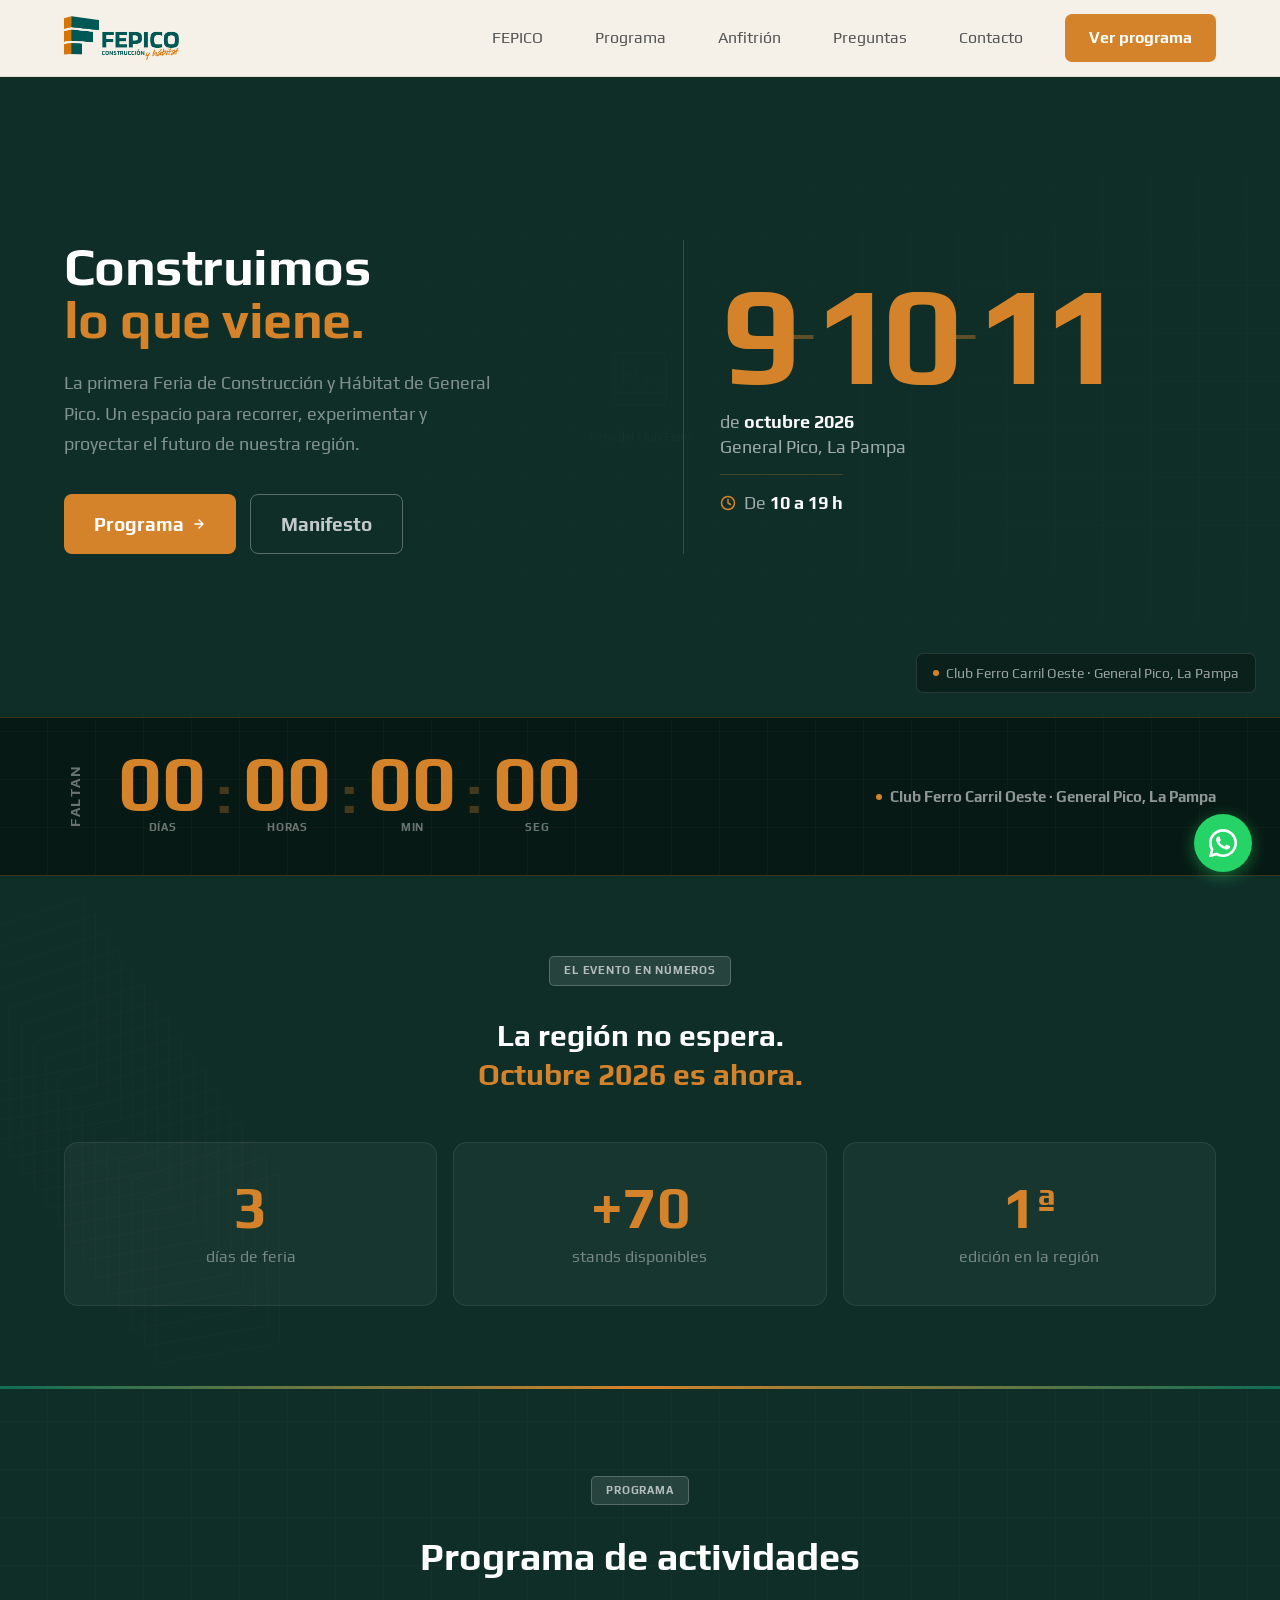
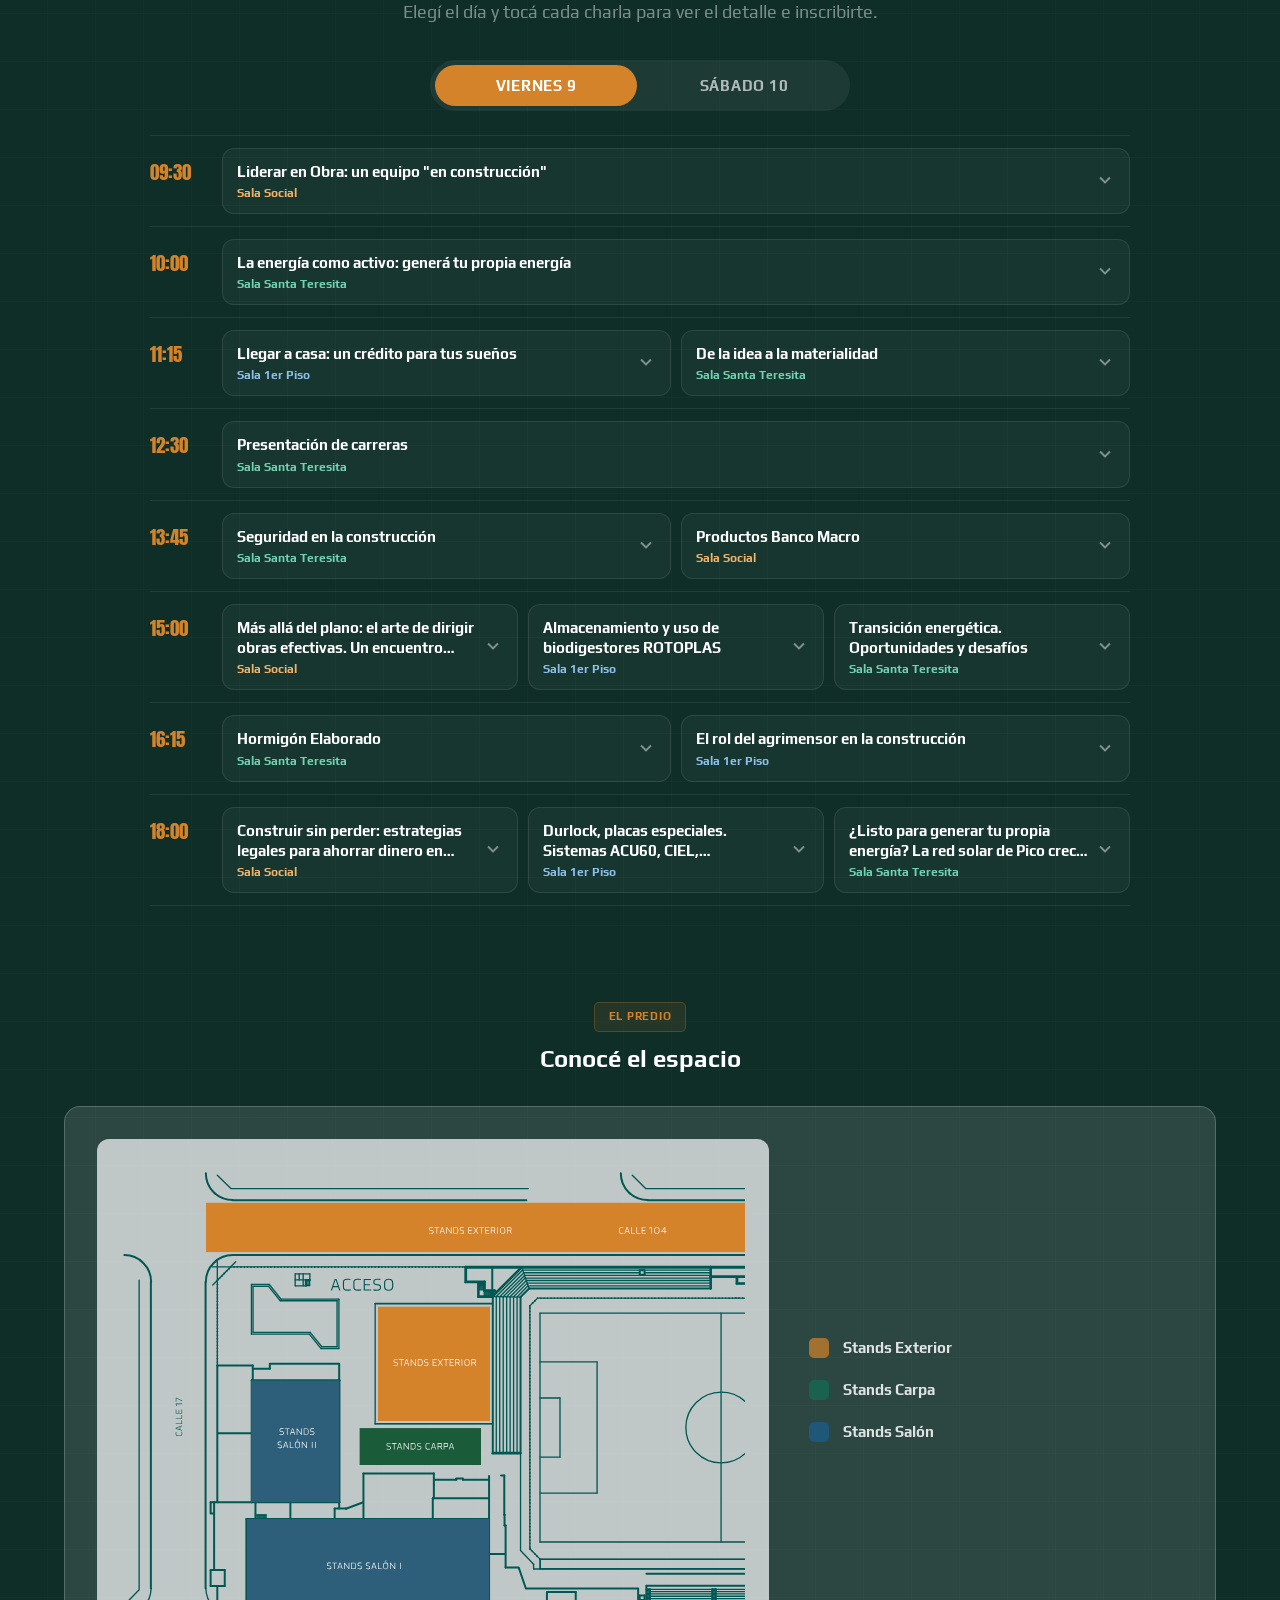
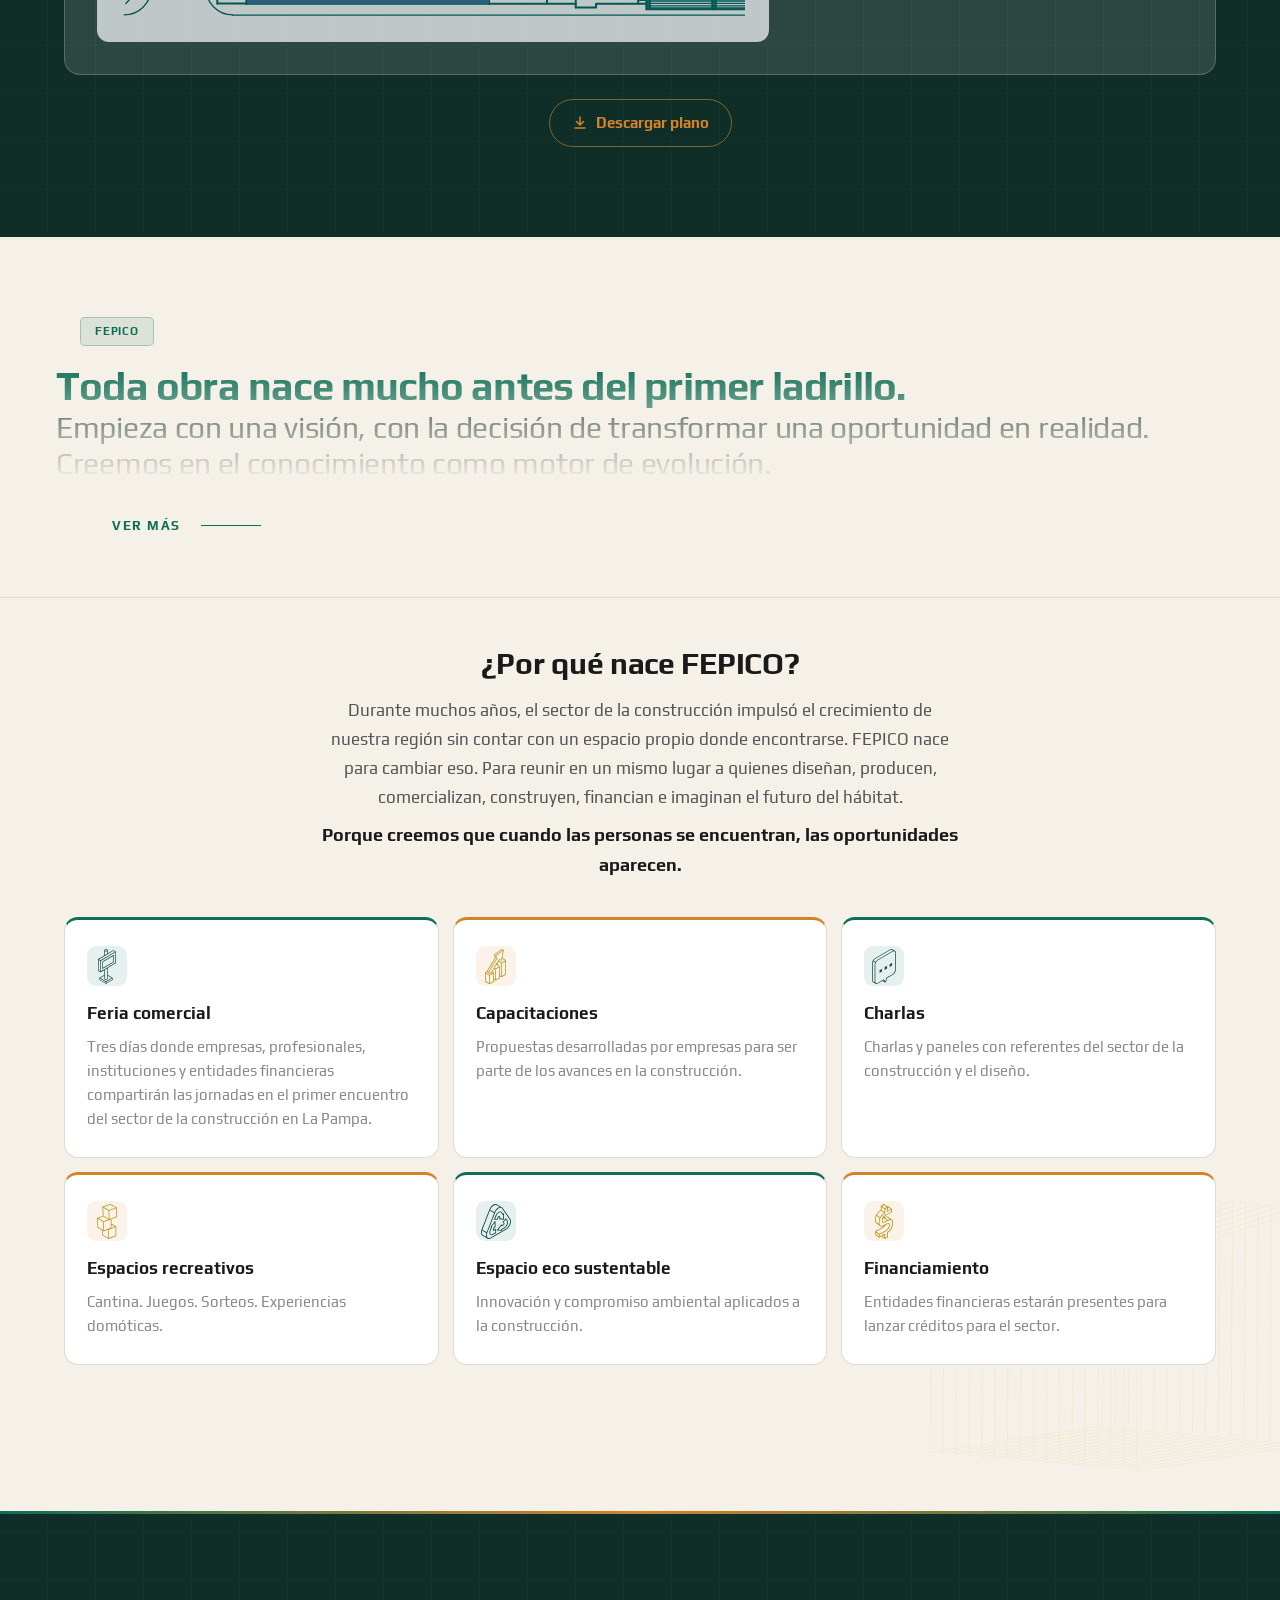
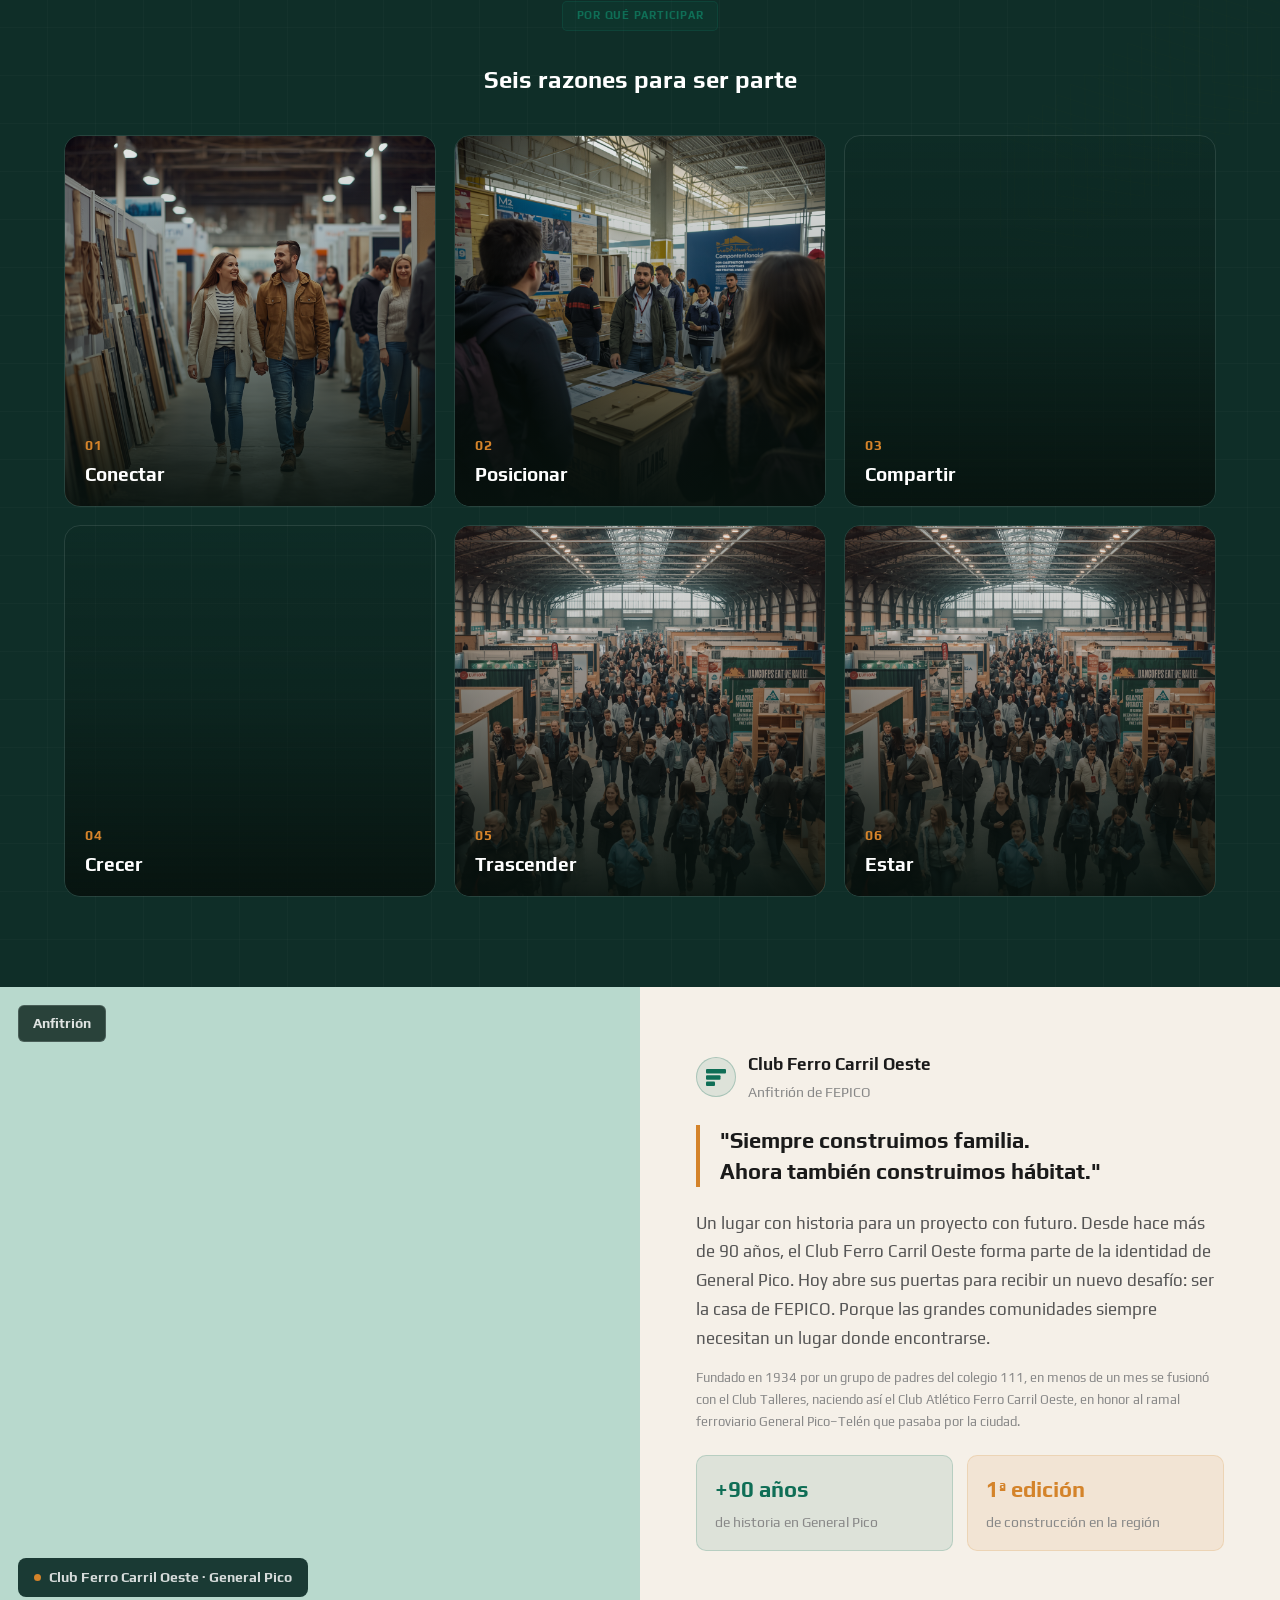
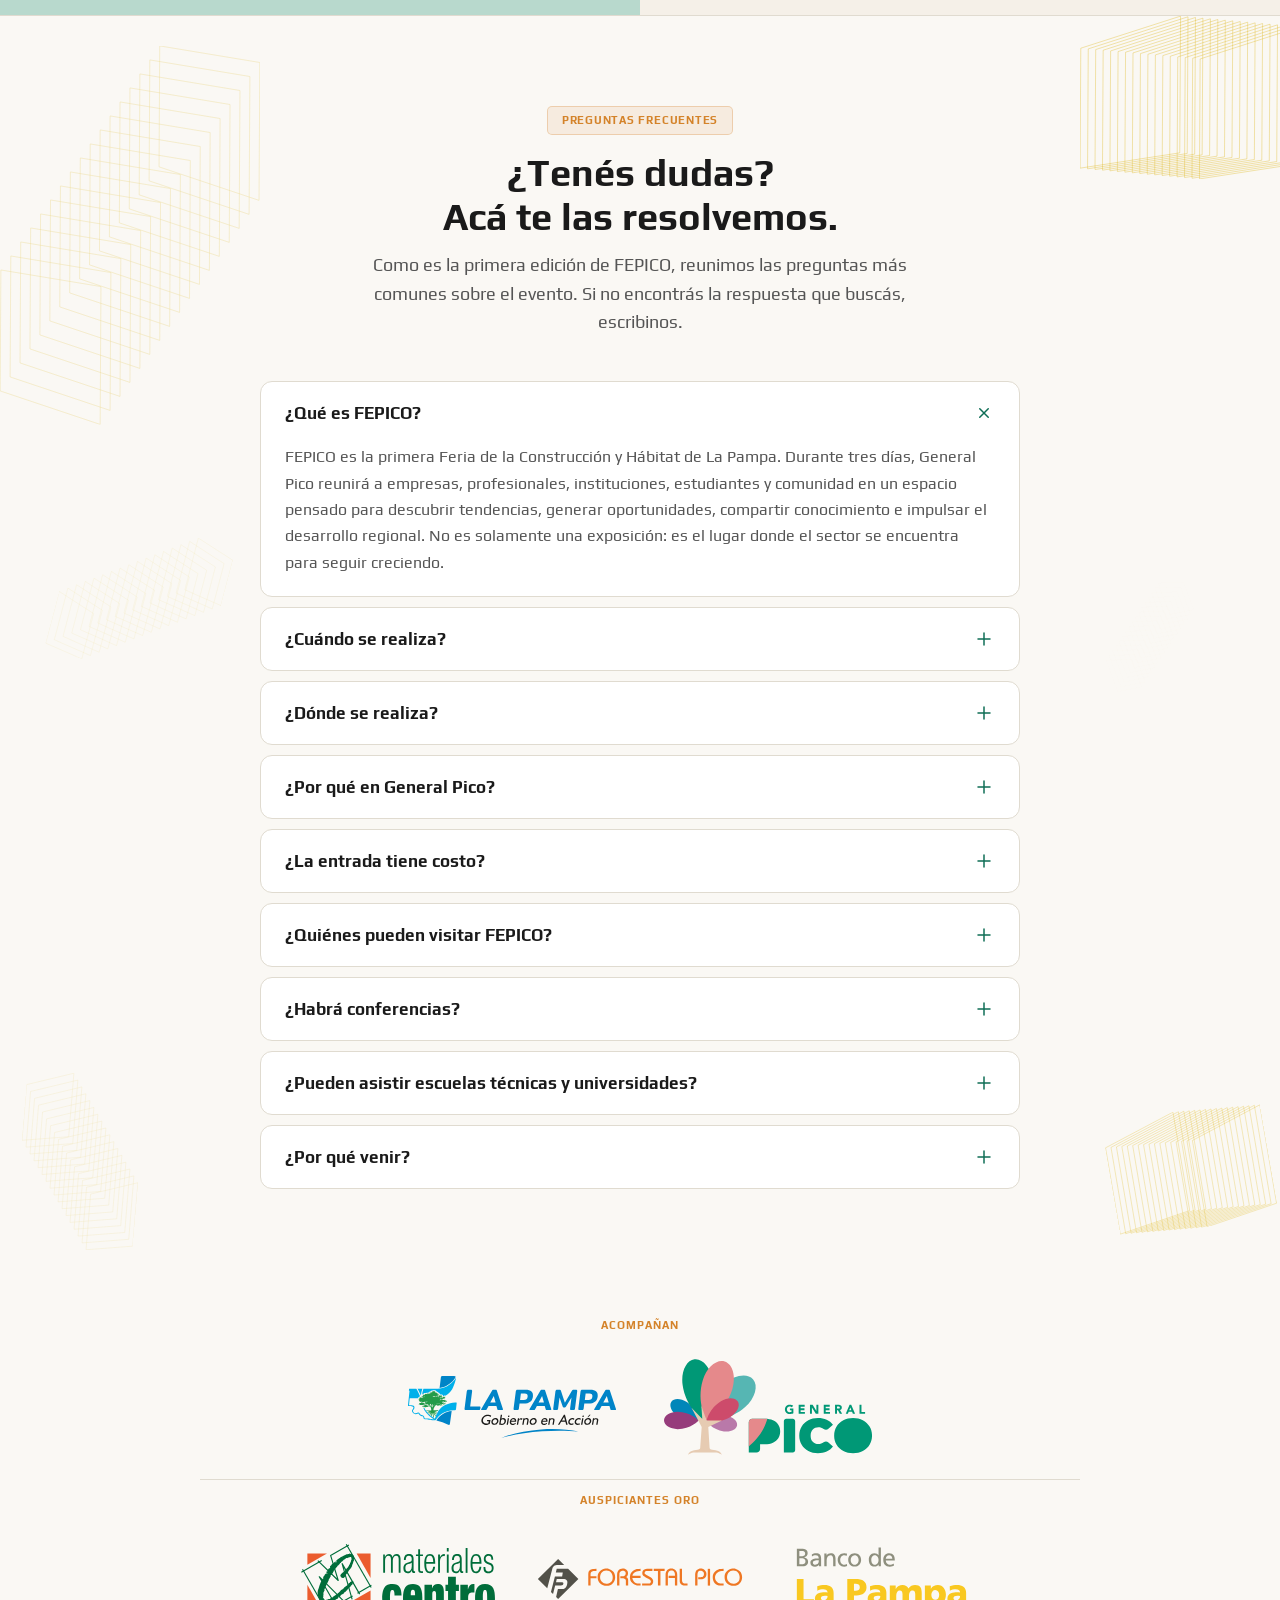
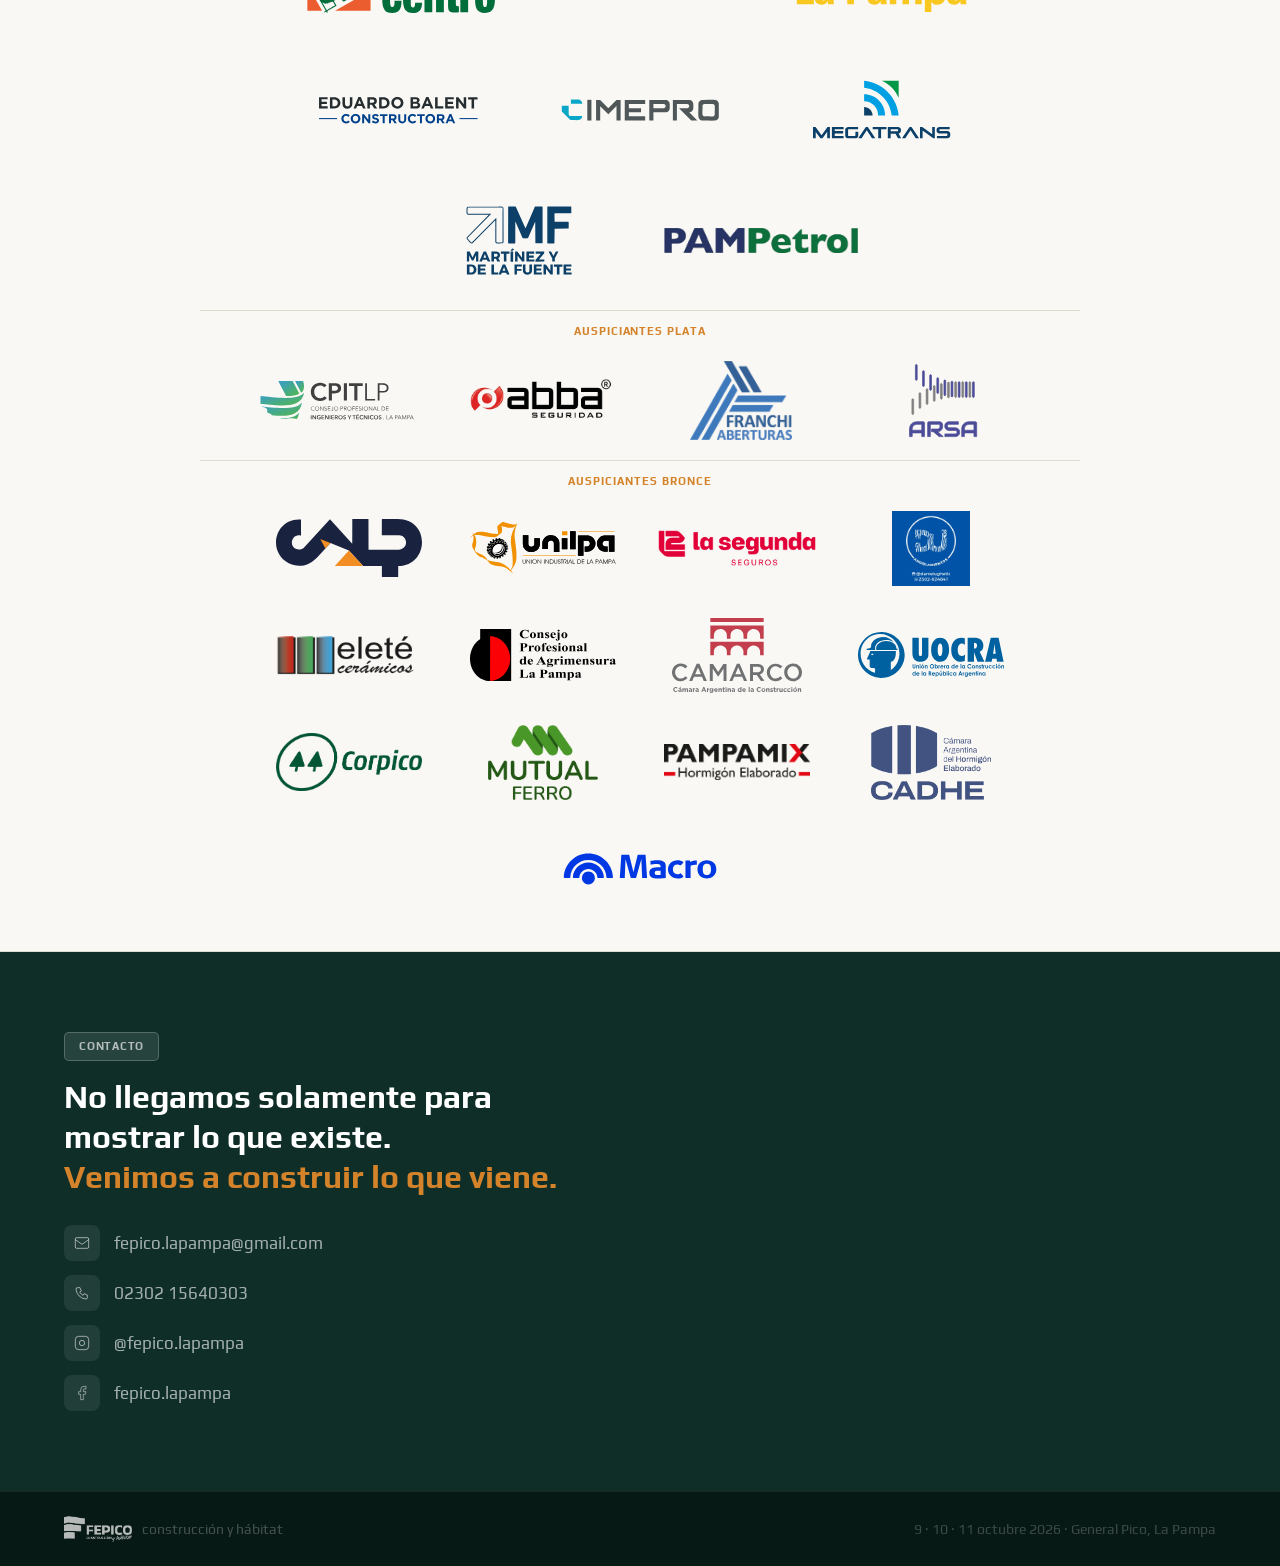
==== index.html @ 793c6a9f "Predio: botón Descargar plano (assets/plano-fepico.pdf) Co-Authored-By: Claude Opus 5.5 <noreply@ant" ====
<!DOCTYPE html>
<html lang="es">
<head>
<meta charset="UTF-8">
<meta name="viewport" content="width=device-width, initial-scale=1.0">
<title>FEPICO — Feria de Construcción y Hábitat | General Pico, La Pampa</title>
<meta name="description" content="9, 10 y 11 de octubre 2026. La primera Feria de Construcción y Hábitat de General Pico, organizada por el Club Ferro Carril Oeste.">
<!-- Google tag (gtag.js) -->
<script async src="https://www.googletagmanager.com/gtag/js?id=G-LE7MS0724L"></script>
<script>
  window.dataLayer = window.dataLayer || [];
  function gtag(){dataLayer.push(arguments);}
  gtag('js', new Date());
  gtag('config', 'G-LE7MS0724L');
</script>
<link rel="preconnect" href="https://fonts.googleapis.com">
<link rel="preconnect" href="https://fonts.gstatic.com" crossorigin>
<link href="https://fonts.googleapis.com/css2?family=Anton&family=Play:wght@400;700&display=swap" rel="stylesheet">
<link rel="stylesheet" href="assets/styles.css?v=20261009">
<link rel="icon" type="image/svg+xml" href="assets/logoicon.svg">
<link rel="apple-touch-icon" href="assets/logoicon.svg">
<!-- Meta Pixel Code -->
<script>
!function(f,b,e,v,n,t,s)
{if(f.fbq)return;n=f.fbq=function(){n.callMethod?
n.callMethod.apply(n,arguments):n.queue.push(arguments)};
if(!f._fbq)f._fbq=n;n.push=n;n.loaded=!0;n.version='2.0';
n.queue=[];t=b.createElement(e);t.async=!0;
t.src=v;s=b.getElementsByTagName(e)[0];
s.parentNode.insertBefore(t,s)}(window, document,'script',
'https://connect.facebook.net/en_US/fbevents.js');
fbq('init', '1031623779731311');
fbq('track', 'PageView');
</script>
<noscript><img height="1" width="1" style="display:none"
src="https://www.facebook.com/tr?id=1031623779731311&ev=PageView&noscript=1"
/></noscript>
<!-- End Meta Pixel Code -->
</head>
<body>

<!-- ============ NAV ============ -->
<header class="nav">
  <div class="container">
    <a href="#" class="nav-logo">
      <img src="assets/logo-fepico.png" alt="FEPICO — Construcción y Hábitat">
    </a>
    <nav class="nav-links">
      <a href="#evento" class="nav-link">FEPICO</a>
      <a href="#programa" class="nav-link">Programa</a>
      <a href="#anfitrion" class="nav-link">Anfitrión</a>
      <a href="#faq" class="nav-link">Preguntas</a>
      <a href="#contacto" class="nav-link">Contacto</a>
      <a href="#programa" class="nav-cta">Ver programa</a>
    </nav>
    <button class="nav-burger" aria-label="Abrir menú">
      <span></span><span></span><span></span>
    </button>
  </div>
  <div class="nav-mobile">
    <a href="#evento" class="nav-link">FEPICO</a>
    <a href="#programa" class="nav-link">Programa</a>
    <a href="#anfitrion" class="nav-link">Anfitrión</a>
    <a href="#faq" class="nav-link">Preguntas</a>
    <a href="#contacto" class="nav-link">Contacto</a>
    <a href="#programa" class="nav-cta">Ver programa</a>
  </div>
</header>

<!-- ============ HERO ============ -->
<section class="hero">
  <div class="hero-grid-bg"></div>
  <div class="hero-photo">
    <div class="hero-photo-overlay"></div>
    <div class="hero-photo-bg" style="background-image: url('assets/header.jpeg'); background-size:cover; background-position:center; opacity:0.55;">
      <div class="hero-photo-placeholder">
        <svg width="64" height="64" viewBox="0 0 64 64" fill="none">
          <rect x="6" y="6" width="52" height="52" rx="4" stroke="rgba(255,255,255,0.4)" stroke-width="2"/>
          <circle cx="22" cy="22" r="7" stroke="rgba(255,255,255,0.4)" stroke-width="2"/>
          <path d="M6 46L20 30l12 12 10-14 16 18H6z" stroke="rgba(255,255,255,0.4)" stroke-width="2" fill="none" stroke-linejoin="round"/>
        </svg>
        <div style="font-size:12px; margin-top:10px;">Foto del Club Ferro</div>
      </div>
    </div>
    <div class="hero-photo-cap">
      <div class="hero-photo-cap-dot"></div>
      Club Ferro Carril Oeste · General Pico, La Pampa
    </div>
  </div>

  <div class="hero-content">
    <div class="hero-text">
      <h1 class="hero-h1">Construimos<br><span class="hero-h1-amber">lo que viene.</span></h1>
      <p class="hero-body">La primera Feria de Construcción y Hábitat de General Pico. Un espacio para recorrer, experimentar y proyectar el futuro de nuestra región.</p>
      <div class="hero-btns">
        <a href="#programa" class="btn btn-amber">
          Programa
          <svg width="14" height="14" viewBox="0 0 14 14" fill="none"><path d="M3 7h8M7 3l4 4-4 4" stroke="white" stroke-width="1.5" stroke-linecap="round" stroke-linejoin="round"/></svg>
        </a>
        <a href="#manifiesto" class="btn btn-outline">Manifesto</a>
      </div>
    </div>
    <div class="hero-dates">
      <div class="hero-dates-nums">
        <span class="hero-dates-num">9</span>
        <span class="hero-dates-sep">–</span>
        <span class="hero-dates-num">10</span>
        <span class="hero-dates-sep">–</span>
        <span class="hero-dates-num">11</span>
      </div>
      <span class="hero-dates-rest">de <strong>octubre 2026</strong><br>General Pico, La Pampa</span>
      <span class="hero-dates-hours">
        <svg width="16" height="16" viewBox="0 0 16 16" fill="none" aria-hidden="true"><circle cx="8" cy="8" r="6.5" stroke="currentColor" stroke-width="1.5"/><path d="M8 4.5V8l2.5 1.5" stroke="currentColor" stroke-width="1.5" stroke-linecap="round" stroke-linejoin="round"/></svg>
        <span>De <strong>10 a 19 h</strong></span>
      </span>
    </div>
  </div>
</section>

<!-- ============ COUNTDOWN ============ -->
<section class="countdown">
  <div class="countdown-grid-bg"></div>
  <div class="container">
    <div class="cd-left">
      <span class="cd-label">Faltan</span>
      <div class="cd-units">
        <div class="cd-unit"><span class="cd-num" id="cd-days">--</span><span class="cd-name">días</span></div>
        <span class="cd-sep">:</span>
        <div class="cd-unit"><span class="cd-num" id="cd-hours">--</span><span class="cd-name">horas</span></div>
        <span class="cd-sep">:</span>
        <div class="cd-unit"><span class="cd-num" id="cd-mins">--</span><span class="cd-name">min</span></div>
        <span class="cd-sep">:</span>
        <div class="cd-unit"><span class="cd-num" id="cd-secs">--</span><span class="cd-name">seg</span></div>
      </div>
    </div>
    <div class="cd-right">
      <div class="cd-right-dot"></div>
      Club Ferro Carril Oeste · General Pico, La Pampa
    </div>
  </div>
</section>

<!-- ============ MÉTRICAS ============ -->
<section class="metrics">
  <img src="assets/Recurso_13.svg" class="deco-metrics" aria-hidden="true">
  <div class="container metrics-inner">
    <div class="metrics-head">
      <span class="tag-white section-tag">El evento en números</span>
      <div class="metrics-h">La región no espera.<br><em>Octubre 2026 es ahora.</em></div>
    </div>
    <div class="metrics-cards">
      <div class="m-card reveal"><div class="m-num">3</div><div class="m-label">días de feria</div></div>
      <div class="m-card reveal"><div class="m-num">+70</div><div class="m-label">stands disponibles</div></div>
            <div class="m-card reveal"><div class="m-num">1ª</div><div class="m-label">edición en la región</div></div>
    </div>
  </div>
</section>

<!-- ============ PROGRAMA + PREDIO ============ -->
<section class="participa programa-section" id="programa-predio">
  <div class="participa-grid-bg"></div>
  <div class="participa-bar-top"></div>
  <div class="container participa-inner">

    <!-- PROGRAMA -->
    <div class="programa" id="programa">
      <div class="programa-head">
        <span class="tag-white section-tag">Programa</span>
        <div class="participa-h">Programa de actividades</div>
        <p class="participa-body">Elegí el día y tocá cada charla para ver el detalle e inscribirte.</p>
      </div>
      <div class="prog-tabs" role="tablist">
        <button class="prog-tab active" type="button" role="tab" aria-selected="true" aria-controls="prog-vie">Viernes 9</button>
        <button class="prog-tab" type="button" role="tab" aria-selected="false" aria-controls="prog-sab">Sábado 10</button>
      </div>
      <div class="prog-panel active" id="prog-vie" role="tabpanel">
        <div class="prog-slot">
          <span class="prog-time">09:30</span>
          <div class="prog-slot-items">
            <div class="prog-item">
              <button class="prog-row" type="button" aria-expanded="false">
                <span class="prog-main">
                  <span class="prog-title">Liderar en Obra: un equipo "en construcción"</span>
                  <span class="prog-sala sala-social">Sala Social</span>
                </span>
                <span class="prog-chev" aria-hidden="true"></span>
              </button>
              <div class="prog-detail">
                <div class="prog-detail-inner">
                  <p class="prog-meta"><span>Disertante</span>Daniela Nocetti</p>
                  <p class="prog-meta"><span>Presenta</span>FEPICO</p>
                  <p class="prog-meta"><span>Dónde</span>Sala Social · Calle 17 entre 102 y 104</p>
                  <a href="https://forms.gle/WvzjGa5fVCE8HgjP9" class="prog-inscribir" target="_blank" rel="noopener">Inscribirme <span aria-hidden="true">→</span></a>
                </div>
              </div>
            </div>
          </div>
        </div>
        <div class="prog-slot">
          <span class="prog-time">10:00</span>
          <div class="prog-slot-items">
            <div class="prog-item">
              <button class="prog-row" type="button" aria-expanded="false">
                <span class="prog-main">
                  <span class="prog-title">La energía como activo: generá tu propia energía</span>
                  <span class="prog-sala sala-teresita">Sala Santa Teresita</span>
                </span>
                <span class="prog-chev" aria-hidden="true"></span>
              </button>
              <div class="prog-detail">
                <div class="prog-detail-inner">
                  <p class="prog-meta"><span>Disertantes</span>Georgina Doroni (Subsecretaria de Energías Renovables) y Rodolfo Álvarez (Director de Planificación y Proyectos)</p>
                  <p class="prog-meta"><span>Presenta</span>Subsecretaría de Energía y Minería de La Pampa</p>
                  <p class="prog-meta"><span>Dónde</span>Sala Santa Teresita · Calle 104 entre 17 y 15</p>
                  <a href="https://forms.gle/4xBcugumb6F9nbnu6" class="prog-inscribir" target="_blank" rel="noopener">Inscribirme <span aria-hidden="true">→</span></a>
                </div>
              </div>
            </div>
          </div>
        </div>
        <div class="prog-slot prog-slot-multi">
          <span class="prog-time">11:15<small class="prog-count">2 charlas</small></span>
          <div class="prog-slot-items">
            <div class="prog-item">
              <button class="prog-row" type="button" aria-expanded="false">
                <span class="prog-main">
                  <span class="prog-title">Llegar a casa: un crédito para tus sueños</span>
                  <span class="prog-sala sala-piso">Sala 1er Piso</span>
                </span>
                <span class="prog-chev" aria-hidden="true"></span>
              </button>
              <div class="prog-detail">
                <div class="prog-detail-inner">
                  <p class="prog-meta"><span>Disertante</span>Darío Díaz (Gerente de Legal y Técnica IPAV)</p>
                  <p class="prog-meta"><span>Presenta</span>Instituto Provincial Autárquico de Vivienda (IPAV)</p>
                  <p class="prog-meta"><span>Dónde</span>Sala 1er Piso · Calle 17 esquina 102, planta alta</p>
                  <a href="https://forms.gle/aFdTjtNJmmZfyUUU8" class="prog-inscribir" target="_blank" rel="noopener">Inscribirme <span aria-hidden="true">→</span></a>
                </div>
              </div>
            </div>
            <div class="prog-item">
              <button class="prog-row" type="button" aria-expanded="false">
                <span class="prog-main">
                  <span class="prog-title">De la idea a la materialidad</span>
                  <span class="prog-sala sala-teresita">Sala Santa Teresita</span>
                </span>
                <span class="prog-chev" aria-hidden="true"></span>
              </button>
              <div class="prog-detail">
                <div class="prog-detail-inner">
                  <p class="prog-meta"><span>Disertante</span>Arq. Guillermo Blanco (Presidente Colegio de Arquitectos de La Pampa)</p>
                  <p class="prog-meta"><span>Presenta</span>Colegio de Arquitectos de La Pampa</p>
                  <p class="prog-meta"><span>Dónde</span>Sala Santa Teresita · Calle 104 entre 17 y 15</p>
                  <a href="https://forms.gle/HUysdP9pR8obd7Mj9" class="prog-inscribir" target="_blank" rel="noopener">Inscribirme <span aria-hidden="true">→</span></a>
                </div>
              </div>
            </div>
          </div>
        </div>
        <div class="prog-slot">
          <span class="prog-time">12:30</span>
          <div class="prog-slot-items">
            <div class="prog-item">
              <button class="prog-row" type="button" aria-expanded="false">
                <span class="prog-main">
                  <span class="prog-title">Presentación de carreras</span>
                  <span class="prog-sala sala-teresita">Sala Santa Teresita</span>
                </span>
                <span class="prog-chev" aria-hidden="true"></span>
              </button>
              <div class="prog-detail">
                <div class="prog-detail-inner">
                  <p class="prog-meta"><span>Presenta</span>Facultad de Ingeniería UNLPam</p>
                  <p class="prog-meta"><span>Dónde</span>Sala Santa Teresita · Calle 104 entre 17 y 15</p>
                  <a href="https://forms.gle/ECBKeVCodoY8sANaA" class="prog-inscribir" target="_blank" rel="noopener">Inscribirme <span aria-hidden="true">→</span></a>
                </div>
              </div>
            </div>
          </div>
        </div>
        <div class="prog-slot prog-slot-multi">
          <span class="prog-time">13:45<small class="prog-count">2 charlas</small></span>
          <div class="prog-slot-items">
            <div class="prog-item">
              <button class="prog-row" type="button" aria-expanded="false">
                <span class="prog-main">
                  <span class="prog-title">Seguridad en la construcción</span>
                  <span class="prog-sala sala-teresita">Sala Santa Teresita</span>
                </span>
                <span class="prog-chev" aria-hidden="true"></span>
              </button>
              <div class="prog-detail">
                <div class="prog-detail-inner">
                  <p class="prog-meta"><span>Disertantes</span>Ariel Frías y Pablo Mayer</p>
                  <p class="prog-meta"><span>Presenta</span>Defensa Civil / C.O.D.E.S.</p>
                  <p class="prog-meta"><span>Dónde</span>Sala Santa Teresita · Calle 104 entre 17 y 15</p>
                  <a href="https://forms.gle/4Cvp4S9dqBrc9aHA8" class="prog-inscribir" target="_blank" rel="noopener">Inscribirme <span aria-hidden="true">→</span></a>
                </div>
              </div>
            </div>
            <div class="prog-item">
              <button class="prog-row" type="button" aria-expanded="false">
                <span class="prog-main">
                  <span class="prog-title">Productos Banco Macro</span>
                  <span class="prog-sala sala-social">Sala Social</span>
                </span>
                <span class="prog-chev" aria-hidden="true"></span>
              </button>
              <div class="prog-detail">
                <div class="prog-detail-inner">
                  <p class="prog-meta"><span>Disertante</span>Nora Oberst</p>
                  <p class="prog-meta"><span>Presenta</span>Banco Macro</p>
                  <p class="prog-meta"><span>Dónde</span>Sala Social · Calle 17 entre 102 y 104</p>
                  <a href="https://forms.gle/kLDbxMgJ2hrN1qdF9" class="prog-inscribir" target="_blank" rel="noopener">Inscribirme <span aria-hidden="true">→</span></a>
                </div>
              </div>
            </div>
          </div>
        </div>
        <div class="prog-slot prog-slot-multi">
          <span class="prog-time">15:00<small class="prog-count">3 charlas</small></span>
          <div class="prog-slot-items">
            <div class="prog-item">
              <button class="prog-row" type="button" aria-expanded="false">
                <span class="prog-main">
                  <span class="prog-title">Más allá del plano: el arte de dirigir obras efectivas. Un encuentro imprescindible para profesionales de la arquitectura, ingeniería y dirección de obra en FEPICO 2026</span>
                  <span class="prog-sala sala-social">Sala Social</span>
                </span>
                <span class="prog-chev" aria-hidden="true"></span>
              </button>
              <div class="prog-detail">
                <div class="prog-detail-inner">
                  <p class="prog-meta"><span>Disertante</span>Lic. Mariana Cerutti</p>
                  <p class="prog-meta"><span>Presenta</span>FEPICO</p>
                  <p class="prog-meta"><span>Dónde</span>Sala Social · Calle 17 entre 102 y 104</p>
                  <a href="https://forms.gle/Th57E2Tngkmdj2zu9" class="prog-inscribir" target="_blank" rel="noopener">Inscribirme <span aria-hidden="true">→</span></a>
                </div>
              </div>
            </div>
            <div class="prog-item">
              <button class="prog-row" type="button" aria-expanded="false">
                <span class="prog-main">
                  <span class="prog-title">Almacenamiento y uso de biodigestores ROTOPLAS</span>
                  <span class="prog-sala sala-piso">Sala 1er Piso</span>
                </span>
                <span class="prog-chev" aria-hidden="true"></span>
              </button>
              <div class="prog-detail">
                <div class="prog-detail-inner">
                  <p class="prog-meta"><span>Disertante</span>Mauricio Koller (Asesor Técnico ROTOPLAS)</p>
                  <p class="prog-meta"><span>Presenta</span>Materiales Centro</p>
                  <p class="prog-meta"><span>Dónde</span>Sala 1er Piso · Calle 17 esquina 102, planta alta</p>
                  <a href="https://forms.gle/ypkGLsMVsY4yNVFc8" class="prog-inscribir" target="_blank" rel="noopener">Inscribirme <span aria-hidden="true">→</span></a>
                </div>
              </div>
            </div>
            <div class="prog-item">
              <button class="prog-row" type="button" aria-expanded="false">
                <span class="prog-main">
                  <span class="prog-title">Transición energética. Oportunidades y desafíos</span>
                  <span class="prog-sala sala-teresita">Sala Santa Teresita</span>
                </span>
                <span class="prog-chev" aria-hidden="true"></span>
              </button>
              <div class="prog-detail">
                <div class="prog-detail-inner">
                  <p class="prog-meta"><span>Disertante</span>Ing. Mariano Iglesias</p>
                  <p class="prog-meta"><span>Presenta</span>Facultad de Ingeniería UNLPam / INSAER</p>
                  <p class="prog-meta"><span>Dónde</span>Sala Santa Teresita · Calle 104 entre 17 y 15</p>
                  <a href="https://forms.gle/2TxWkYYCxxAMYsUN9" class="prog-inscribir" target="_blank" rel="noopener">Inscribirme <span aria-hidden="true">→</span></a>
                </div>
              </div>
            </div>
          </div>
        </div>
        <div class="prog-slot prog-slot-multi">
          <span class="prog-time">16:15<small class="prog-count">2 charlas</small></span>
          <div class="prog-slot-items">
            <div class="prog-item">
              <button class="prog-row" type="button" aria-expanded="false">
                <span class="prog-main">
                  <span class="prog-title">Hormigón Elaborado</span>
                  <span class="prog-sala sala-teresita">Sala Santa Teresita</span>
                </span>
                <span class="prog-chev" aria-hidden="true"></span>
              </button>
              <div class="prog-detail">
                <div class="prog-detail-inner">
                  <p class="prog-meta"><span>Disertante</span>Joaquín Graham (Director Ejecutivo CADHE)</p>
                  <p class="prog-meta"><span>Presenta</span>Cámara Argentina del Hormigón Elaborado</p>
                  <p class="prog-meta"><span>Dónde</span>Sala Santa Teresita · Calle 104 entre 17 y 15</p>
                  <a href="https://forms.gle/sjMtdCt1uLVUenie8" class="prog-inscribir" target="_blank" rel="noopener">Inscribirme <span aria-hidden="true">→</span></a>
                </div>
              </div>
            </div>
            <div class="prog-item">
              <button class="prog-row" type="button" aria-expanded="false">
                <span class="prog-main">
                  <span class="prog-title">El rol del agrimensor en la construcción</span>
                  <span class="prog-sala sala-piso">Sala 1er Piso</span>
                </span>
                <span class="prog-chev" aria-hidden="true"></span>
              </button>
              <div class="prog-detail">
                <div class="prog-detail-inner">
                  <p class="prog-meta"><span>Disertante</span>Ing. Joaquín Lasierra</p>
                  <p class="prog-meta"><span>Presenta</span>Consejo de Agrimensores de La Pampa</p>
                  <p class="prog-meta"><span>Dónde</span>Sala 1er Piso · Calle 17 esquina 102, planta alta</p>
                  <a href="https://forms.gle/Jvt7fGJoseuBGwrJ9" class="prog-inscribir" target="_blank" rel="noopener">Inscribirme <span aria-hidden="true">→</span></a>
                </div>
              </div>
            </div>
          </div>
        </div>
        <div class="prog-slot prog-slot-multi">
          <span class="prog-time">18:00<small class="prog-count">3 charlas</small></span>
          <div class="prog-slot-items">
            <div class="prog-item">
              <button class="prog-row" type="button" aria-expanded="false">
                <span class="prog-main">
                  <span class="prog-title">Construir sin perder: estrategias legales para ahorrar dinero en obras</span>
                  <span class="prog-sala sala-social">Sala Social</span>
                </span>
                <span class="prog-chev" aria-hidden="true"></span>
              </button>
              <div class="prog-detail">
                <div class="prog-detail-inner">
                  <p class="prog-meta"><span>Disertante</span>Dr. José Koncurat</p>
                  <p class="prog-meta"><span>Presenta</span>Estudio Jurídico Koncurat</p>
                  <p class="prog-meta"><span>Dónde</span>Sala Social · Calle 17 entre 102 y 104</p>
                  <a href="https://forms.gle/62Z4RJi8PVQGmBbD7" class="prog-inscribir" target="_blank" rel="noopener">Inscribirme <span aria-hidden="true">→</span></a>
                </div>
              </div>
            </div>
            <div class="prog-item">
              <button class="prog-row" type="button" aria-expanded="false">
                <span class="prog-main">
                  <span class="prog-title">Durlock, placas especiales. Sistemas ACU60, CIEL, SUPERBOARD, AQUABOARD, CEDRAL</span>
                  <span class="prog-sala sala-piso">Sala 1er Piso</span>
                </span>
                <span class="prog-chev" aria-hidden="true"></span>
              </button>
              <div class="prog-detail">
                <div class="prog-detail-inner">
                  <p class="prog-meta"><span>Disertantes</span>Guillermo Iacovo y Leandro Politano</p>
                  <p class="prog-meta"><span>Presenta</span>Materiales Centro</p>
                  <p class="prog-meta"><span>Dónde</span>Sala 1er Piso · Calle 17 esquina 102, planta alta</p>
                  <a href="https://forms.gle/U6naujpafSjP3VM57" class="prog-inscribir" target="_blank" rel="noopener">Inscribirme <span aria-hidden="true">→</span></a>
                </div>
              </div>
            </div>
            <div class="prog-item">
              <button class="prog-row" type="button" aria-expanded="false">
                <span class="prog-main">
                  <span class="prog-title">¿Listo para generar tu propia energía? La red solar de Pico crece con vos. Inyectá a la red desde tu lugar o unite al Parque Solar Comunitario de Corpico.</span>
                  <span class="prog-sala sala-teresita">Sala Santa Teresita</span>
                </span>
                <span class="prog-chev" aria-hidden="true"></span>
              </button>
              <div class="prog-detail">
                <div class="prog-detail-inner">
                  <p class="prog-meta"><span>Disertante</span>Ing. Ignacio Zanelli</p>
                  <p class="prog-meta"><span>Presenta</span>Corpico</p>
                  <p class="prog-meta"><span>Dónde</span>Sala Santa Teresita · Calle 104 entre 17 y 15</p>
                  <a href="https://forms.gle/PybxjfY7fD1EgBD6A" class="prog-inscribir" target="_blank" rel="noopener">Inscribirme <span aria-hidden="true">→</span></a>
                </div>
              </div>
            </div>
          </div>
        </div>
      </div>
      <div class="prog-panel" id="prog-sab" role="tabpanel">
        <div class="prog-slot prog-slot-multi">
          <span class="prog-time">10:00<small class="prog-count">3 charlas</small></span>
          <div class="prog-slot-items">
            <div class="prog-item">
              <button class="prog-row" type="button" aria-expanded="false">
                <span class="prog-main">
                  <span class="prog-title">Presentación Proyecto Parque Solar Fotovoltaico General Pico</span>
                  <span class="prog-sala sala-teresita">Sala Santa Teresita</span>
                </span>
                <span class="prog-chev" aria-hidden="true"></span>
              </button>
              <div class="prog-detail">
                <div class="prog-detail-inner">
                  <p class="prog-meta"><span>Presenta</span>PamPetrol</p>
                  <p class="prog-meta"><span>Dónde</span>Sala Santa Teresita · Calle 104 entre 17 y 15</p>
                  <a href="https://forms.gle/iFg2BnftMRsZVG5o6" class="prog-inscribir" target="_blank" rel="noopener">Inscribirme <span aria-hidden="true">→</span></a>
                </div>
              </div>
            </div>
            <div class="prog-item">
              <button class="prog-row" type="button" aria-expanded="false">
                <span class="prog-main">
                  <span class="prog-title">La seguridad también se construye: Cómo integrar tecnología, inteligencia artificial y monitoreo desde el proyecto</span>
                  <span class="prog-sala sala-piso">Sala 1er Piso</span>
                </span>
                <span class="prog-chev" aria-hidden="true"></span>
              </button>
              <div class="prog-detail">
                <div class="prog-detail-inner">
                  <p class="prog-meta"><span>Disertante</span>Sebastián Pierini</p>
                  <p class="prog-meta"><span>Presenta</span>ABBA Seguridad</p>
                  <p class="prog-meta"><span>Dónde</span>Sala 1er Piso · Calle 17 esquina 102, planta alta</p>
                  <a href="https://forms.gle/3JddRZpJRe2fzsm38" class="prog-inscribir" target="_blank" rel="noopener">Inscribirme <span aria-hidden="true">→</span></a>
                </div>
              </div>
            </div>
            <div class="prog-item">
              <button class="prog-row" type="button" aria-expanded="false">
                <span class="prog-main">
                  <span class="prog-title">La publicidad no es magia, es estrategia. Cómo convertir inversión publicitaria en clientes reales</span>
                  <span class="prog-sala sala-social">Sala Social</span>
                </span>
                <span class="prog-chev" aria-hidden="true"></span>
              </button>
              <div class="prog-detail">
                <div class="prog-detail-inner">
                  <p class="prog-meta"><span>Disertante</span>Publicista Digital Natalia López</p>
                  <p class="prog-meta"><span>Presenta</span>Natalia López Estrategia &amp; Publicidad Digital</p>
                  <p class="prog-meta"><span>Dónde</span>Sala Social · Calle 17 entre 102 y 104</p>
                  <a href="https://forms.gle/J4Uu3CNoLWuxu4Hf8" class="prog-inscribir" target="_blank" rel="noopener">Inscribirme <span aria-hidden="true">→</span></a>
                </div>
              </div>
            </div>
          </div>
        </div>
        <div class="prog-slot">
          <span class="prog-time">11:15</span>
          <div class="prog-slot-items">
            <div class="prog-row prog-row-special">
              <span class="prog-main"><span class="prog-title">Inauguración oficial</span></span>
            </div>
          </div>
        </div>
        <div class="prog-slot prog-slot-multi">
          <span class="prog-time">12:30<small class="prog-count">2 charlas</small></span>
          <div class="prog-slot-items">
            <div class="prog-item">
              <button class="prog-row" type="button" aria-expanded="false">
                <span class="prog-main">
                  <span class="prog-title">El buen Wi-Fi se construye desde los planos. Claves para planificar la mejor conectividad en tu hogar inteligente</span>
                  <span class="prog-sala sala-social">Sala Social</span>
                </span>
                <span class="prog-chev" aria-hidden="true"></span>
              </button>
              <div class="prog-detail">
                <div class="prog-detail-inner">
                  <p class="prog-meta"><span>Disertante</span>Marcelo D’Ambrosio</p>
                  <p class="prog-meta"><span>Presenta</span>Velonet</p>
                  <p class="prog-meta"><span>Dónde</span>Sala Social · Calle 17 entre 102 y 104</p>
                  <a href="https://forms.gle/apvp8SKWquqGtrw46" class="prog-inscribir" target="_blank" rel="noopener">Inscribirme <span aria-hidden="true">→</span></a>
                </div>
              </div>
            </div>
            <div class="prog-item">
              <button class="prog-row" type="button" aria-expanded="false">
                <span class="prog-main">
                  <span class="prog-title">Construyendo con equidad</span>
                  <span class="prog-sala sala-piso">Sala 1er Piso</span>
                </span>
                <span class="prog-chev" aria-hidden="true"></span>
              </button>
              <div class="prog-detail">
                <div class="prog-detail-inner">
                  <p class="prog-meta"><span>Disertante</span>Lic. en Seguridad e Higiene Valeria Jiménez (seguridad en obra)</p>
                  <p class="prog-meta"><span>Testimonios en primera persona</span>Florencia Mora (electricista) y Carina Romero (UOCRA Mujeres)</p>
                  <p class="prog-meta"><span>Presenta</span>UOCRA</p>
                  <p class="prog-meta"><span>Dónde</span>Sala 1er Piso · Calle 17 esquina 102, planta alta</p>
                  <a href="https://forms.gle/t2pwhm6Y9iQbwdd39" class="prog-inscribir" target="_blank" rel="noopener">Inscribirme <span aria-hidden="true">→</span></a>
                </div>
              </div>
            </div>
          </div>
        </div>
        <div class="prog-slot">
          <span class="prog-time">16:30</span>
          <div class="prog-slot-items">
            <div class="prog-item">
              <button class="prog-row" type="button" aria-expanded="false">
                <span class="prog-main">
                  <span class="prog-title">Eficiencia energética en diálogo: herramientas para gestionar el consumo energético del hogar</span>
                  <span class="prog-sala sala-teresita">Sala Santa Teresita</span>
                </span>
                <span class="prog-chev" aria-hidden="true"></span>
              </button>
              <div class="prog-detail">
                <div class="prog-detail-inner">
                  <p class="prog-meta"><span>Disertante</span>Florencia Rivara (Dir. Relaciones Institucionales y Extensión de la Secretaría de Energía y Minería de La Pampa)</p>
                  <p class="prog-meta"><span>Presenta</span>Secretaria de Energía y Minería de La Pampa</p>
                  <p class="prog-meta"><span>Dónde</span>Sala Santa Teresita · Calle 104 entre 17 y 15</p>
                  <a href="https://forms.gle/iVGjzNtCSx54epWw9" class="prog-inscribir" target="_blank" rel="noopener">Inscribirme <span aria-hidden="true">→</span></a>
                </div>
              </div>
            </div>
          </div>
        </div>
      </div>
    </div>

    <!-- MAPA DEL PREDIO -->
    <div class="predio-wrap">
      <div class="predio-label">
        <span class="tag-amber section-tag">El predio</span>
        <h3>Conocé el espacio</h3>
      </div>
      <div class="predio-map">
        <div class="predio-svg-wrap">
          <img src="assets/plano-predio.svg?v=20261002b" alt="Plano general de la feria FEPICO — distribución de stands en salón, carpa y exterior" class="predio-img">
        </div>
        <div class="predio-legend">
          <div class="predio-legend-item">
            <div class="predio-legend-swatch" style="background: rgba(212,131,42,0.7);"></div>
            <span class="predio-legend-text"><strong>Stands Exterior</strong></span>
          </div>
          <div class="predio-legend-item">
            <div class="predio-legend-swatch" style="background: rgba(15,110,86,0.7);"></div>
            <span class="predio-legend-text"><strong>Stands Carpa</strong></span>
          </div>
          <div class="predio-legend-item">
            <div class="predio-legend-swatch" style="background: rgba(26,92,138,0.75);"></div>
            <span class="predio-legend-text"><strong>Stands Salón</strong></span>
          </div>
          
        </div>
      </div>
      <div class="predio-download">
        <a href="assets/plano-fepico.pdf" class="predio-download-btn" download target="_blank" rel="noopener">
          <svg width="16" height="16" viewBox="0 0 16 16" fill="none" aria-hidden="true"><path d="M8 2v8M4.5 6.5L8 10l3.5-3.5M3 13h10" stroke="currentColor" stroke-width="1.5" stroke-linecap="round" stroke-linejoin="round"/></svg>
          Descargar plano
        </a>
      </div>
    </div>

  </div>
</section>

<!-- ============ FEPICO (ex El evento) ============ -->
<section class="fepico-section" id="evento">
  <img src="assets/Recurso_12.svg" class="deco-fepico" aria-hidden="true">

  <!-- MANIFIESTO full bleed -->
  <div class="manifiesto-wrap" id="manifiesto">
    <div class="container">
      <span class="tag-teal section-tag">FEPICO</span>
    </div>
    <div class="manifiesto-body" id="manifiesto-body">
      <p class="manifiesto-p manifiesto-highlight ">Toda obra nace mucho antes del primer ladrillo.</p>
      <p class="manifiesto-p">Empieza con una visión, con la decisión de transformar una oportunidad en realidad.</p>
      <p class="manifiesto-p">Creemos en el conocimiento como motor de evolución.</p>
      <!-- Todo lo demás va en el desplegable -->
      <p class="manifiesto-p manifiesto-extra">Porque la construcción cambia. Incorpora nuevas formas de pensar, nuevas herramientas, nuevos materiales y nuevas maneras de habitar los espacios.</p>
      <p class="manifiesto-p manifiesto-extra">Pero antes de todo esto, existe la idea.</p>
      <p class="manifiesto-p manifiesto-extra">El futuro no aparece de un día para otro.</p>
      <p class="manifiesto-p manifiesto-extra manifiesto-highlight">Se piensa. Se proyecta. Se construye.</p>
      <p class="manifiesto-p manifiesto-extra"><strong>FEPICO</strong> nace para reunir a quienes forman parte de esa transformación.</p>
      <p class="manifiesto-p manifiesto-extra">No llegamos solamente para mostrar lo que existe.</p>
      <p class="manifiesto-p manifiesto-extra manifiesto-highlight">Venimos a construir lo que viene.</p>
    </div>
    <div class="manifiesto-toggle-wrap">
      <button class="manifiesto-btn" id="manifiesto-btn" aria-expanded="false">
        <span class="manifiesto-btn-label">Ver más</span>
        <span class="manifiesto-btn-line"></span>
      </button>
    </div>
  </div>

  <div class="container">

    <!-- POR QUÉ NACE + 5 EJES -->
    <div class="fepico-nace">
      <div class="fepico-nace-intro reveal">
        <h2>¿Por qué nace FEPICO?</h2>
        <p>Durante muchos años, el sector de la construcción impulsó el crecimiento de nuestra región sin contar con un espacio propio donde encontrarse. FEPICO nace para cambiar eso. Para reunir en un mismo lugar a quienes diseñan, producen, comercializan, construyen, financian e imaginan el futuro del hábitat.</p>
        <p class="fepico-nace-highlight">Porque creemos que cuando las personas se encuentran, las oportunidades aparecen.</p>
      </div>
      <div class="ejes-grid">
        <div class="eje-card eje-teal reveal reveal-delay-1">
          <div class="eje-icon">
            <img src="assets/feriacomercial.svg" alt="Feria comercial">
            </div>
          <div class="eje-title">Feria comercial</div>
          <p class="eje-body">Tres días donde empresas, profesionales, instituciones y entidades financieras compartirán las jornadas en el primer encuentro del sector de la construcción en La Pampa.</p>
        </div>
        <div class="eje-card eje-amber reveal reveal-delay-1">
          <div class="eje-icon">
            <img src="assets/capacitaciones.svg" alt="Capacitaciones">
          </div>
          <div class="eje-title">Capacitaciones</div>
          <p class="eje-body">Propuestas desarrolladas por empresas para ser parte de los avances en la construcción.</p>
        </div>
        <div class="eje-card eje-teal reveal reveal-delay-2">
          <div class="eje-icon">
            <img src="assets/charlas.svg" alt="Charlas">
          </div>
          <div class="eje-title">Charlas </div>
          <p class="eje-body">Charlas y paneles con referentes del sector de la construcción y el diseño.</p>
        </div>
        <div class="eje-card eje-amber reveal reveal-delay-2">
          <div class="eje-icon">
            <img src="assets/espaciosrecreativos.svg" alt="Espacios recreativos">
          </div>
          <div class="eje-title">Espacios recreativos</div>
          <p class="eje-body">Cantina. Juegos. Sorteos. Experiencias domóticas.</p>
        </div>
        <div class="eje-card eje-teal reveal reveal-delay-3">
          <div class="eje-icon">
            <img src="assets/espacioeco.svg" alt="Espacio eco sustentable">
          </div>
          <div class="eje-title">Espacio eco sustentable</div>
          <p class="eje-body">Innovación y compromiso ambiental aplicados a la construcción.</p>
        </div>
        <div class="eje-card eje-amber reveal reveal-delay-3">
          <div class="eje-icon">
            <img src="assets/financiamiento.svg" alt="Financiamiento">
          </div>
          <div class="eje-title">Financiamiento</div>
          <p class="eje-body">Entidades financieras estarán presentes para lanzar créditos para el sector.</p>
        </div>
      </div>
    </div>

    <!-- POR QUÉ PARTICIPAR — integrado al cierre de la sección -->

  </div>
</section>

<!-- ============ PARTICIPÁ — subido, con mapa + cards flip ============ -->
<section class="participa" id="participa">
  <img src="assets/Recurso_11.svg" class="deco-participa" aria-hidden="true">
  <div class="participa-grid-bg"></div>
  <div class="participa-bar-top"></div>
  <div class="container participa-inner">

    <!-- CARDS FLIP — por qué participar -->
    <div class="flip-section-label">
      <span class="tag-teal section-tag">Por qué participar</span>
      <h3>Seis razones para ser parte</h3>
    </div>
    <div class="flip-grid">

      <div class="flip-card reveal reveal-delay-1">
        <div class="flip-card-inner">
          <div class="flip-card-face flip-card-front">
            <div class="flip-front-bg" style="background-image: url('assets/conectar.jpg'); background-size:cover; background-position:center;"></div>
            <div class="flip-front-overlay"></div>
            <div class="flip-front-content">
              <div class="flip-front-num">01</div>
              <div class="flip-front-title">Conectar</div>
            </div>
          </div>
          <div class="flip-card-face flip-card-back">
            
            <div class="flip-back-title">Conectar</div>
            <p class="flip-back-body">Con el ecosistema de la construcción y el hábitat.</p>
          </div>
        </div>
      </div>

      <div class="flip-card amber-back reveal reveal-delay-2">
        <div class="flip-card-inner">
          <div class="flip-card-face flip-card-front">
            <div class="flip-front-bg" style="background-image: url('assets/posicionar.jpg'); background-size:cover; background-position:center;"></div>
            <div class="flip-front-overlay"></div>
            <div class="flip-front-content">
              <div class="flip-front-num">02</div>
              <div class="flip-front-title">Posicionar</div>
            </div>
          </div>
          <div class="flip-card-face flip-card-back">
            
            <div class="flip-back-title">Posicionar</div>
            <p class="flip-back-body">Tu marca frente a miles de visitantes y actores del sector.</p>
          </div>
        </div>
      </div>

      <div class="flip-card reveal reveal-delay-3">
        <div class="flip-card-inner">
          <div class="flip-card-face flip-card-front">
            <div class="flip-front-bg" style="background-image: url('assets/compartir.jpg'); background-size:cover; background-position:center;"></div>
            <div class="flip-front-overlay"></div>
            <div class="flip-front-content">
              <div class="flip-front-num">03</div>
              <div class="flip-front-title">Compartir</div>
            </div>
          </div>
          <div class="flip-card-face flip-card-back">
           
            <div class="flip-back-title">Compartir</div>
            <p class="flip-back-body">Experiencias, conocimientos e innovación.</p>
          </div>
        </div>
      </div>

      <div class="flip-card amber-back reveal reveal-delay-4">
        <div class="flip-card-inner">
          <div class="flip-card-face flip-card-front">
            <div class="flip-front-bg" style="background-image: url('assets/crecer.jpg'); background-size:cover; background-position:center;"></div>
            <div class="flip-front-overlay"></div>
            <div class="flip-front-content">
              <div class="flip-front-num">04</div>
              <div class="flip-front-title">Crecer</div>
            </div>
          </div>
          <div class="flip-card-face flip-card-back">
          
            <div class="flip-back-title">Crecer</div>
            <p class="flip-back-body">Con nuevas oportunidades de negocio.</p>
          </div>
        </div>
      </div>

      <div class="flip-card reveal reveal-delay-5">
        <div class="flip-card-inner">
          <div class="flip-card-face flip-card-front">
            <div class="flip-front-bg" style="background-image: url('assets/trascender.jpg'); background-size:cover; background-position:center;"></div>
            <div class="flip-front-overlay"></div>
            <div class="flip-front-content">
              <div class="flip-front-num">05</div>
              <div class="flip-front-title">Trascender</div>
            </div>
          </div>
          <div class="flip-card-face flip-card-back">
           
            <div class="flip-back-title">Trascender</div>
            <p class="flip-back-body">Siendo protagonista desde la primera edición.</p>
          </div>
        </div>
      </div>

      <div class="flip-card amber-back reveal reveal-delay-6">
        <div class="flip-card-inner">
          <div class="flip-card-face flip-card-front">
            <div class="flip-front-bg" style="background-image: url('assets/card6.png'); background-size:cover; background-position:center;"></div>
            <div class="flip-front-overlay"></div>
            <div class="flip-front-content">
              <div class="flip-front-num">06</div>
              <div class="flip-front-title">Estar</div>
            </div>
          </div>
          <div class="flip-card-face flip-card-back">
           
            <div class="flip-back-title">Estar</div>
            <p class="flip-back-body">Generando conexiones y acercando a los actores de la construcción y el hábitat.</p>
          </div>
        </div>
      </div>

    </div>
  </div>
</section>

<!-- ============ ANFITRIÓN (ex Quiénes somos) ============ -->
<section class="anfitrion" id="anfitrion">
  <div class="anfitrion-inner">
    <div class="anfitrion-photo reveal-left">
      <div class="anfitrion-photo-bg" style="background-image: url('assets/ferroimg.jpeg'); background-size:cover; background-position:center;">
        <div class="anfitrion-photo-placeholder">
          <svg width="64" height="64" viewBox="0 0 64 64" fill="none"><rect x="8" y="8" width="48" height="48" rx="4" stroke="#0f6e56" stroke-width="2"/><circle cx="24" cy="24" r="7" stroke="#0f6e56" stroke-width="2"/><path d="M8 44L20 30l10 10 10-14 16 18H8z" stroke="#0f6e56" stroke-width="2" fill="none" stroke-linejoin="round"/></svg>
          <div style="font-size:12px; margin-top:10px; font-weight:600;">Foto del Club Ferro</div>
        </div>
      </div>
      <div class="anfitrion-photo-tag">Anfitrión</div>
      <div class="anfitrion-photo-cap">
        <div class="anfitrion-cap-dot"></div>
        <span class="anfitrion-cap-text">Club Ferro Carril Oeste · General Pico</span>
      </div>
    </div>
    <div class="anfitrion-content reveal-right">
      <div class="anfitrion-org">
        <div class="anfitrion-org-icon">
          <svg width="20" height="17" viewBox="0 0 20 17" fill="none">
            <rect y="0" width="20" height="4.5" rx="1" fill="#0f6e56"/>
            <rect y="6.25" width="14.5" height="4.5" rx="1" fill="#0f6e56"/>
            <rect y="12.5" width="9" height="4.5" rx="1" fill="#0f6e56"/>
          </svg>
        </div>
        <div>
          <div class="anfitrion-org-name">Club Ferro Carril Oeste</div>
          <div class="anfitrion-org-sub">Anfitrión de FEPICO</div>
        </div>
      </div>
      <div class="anfitrion-quote">
        <p class="anfitrion-quote-text">"Siempre construimos familia.<br>Ahora también construimos hábitat."</p>
      </div>
      <p class="anfitrion-body">Un lugar con historia para un proyecto con futuro. Desde hace más de 90 años, el Club Ferro Carril Oeste forma parte de la identidad de General Pico. Hoy abre sus puertas para recibir un nuevo desafío: ser la casa de FEPICO. Porque las grandes comunidades siempre necesitan un lugar donde encontrarse.</p>
      <p class="anfitrion-body" style="font-size:13px; color:var(--text-light); margin-top:-8px;">Fundado en 1934 por un grupo de padres del colegio 111, en menos de un mes se fusionó con el Club Talleres, naciendo así el Club Atlético Ferro Carril Oeste, en honor al ramal ferroviario General Pico–Telén que pasaba por la ciudad.</p>
      <div class="anfitrion-stats">
        <div class="anfitrion-stat stat-teal">
          <div class="anfitrion-stat-num teal">+90 años</div>
          <div class="anfitrion-stat-label">de historia en General Pico</div>
        </div>
        <div class="anfitrion-stat stat-amber">
          <div class="anfitrion-stat-num amber">1ª edición</div>
          <div class="anfitrion-stat-label">de construcción en la región</div>
        </div>
      </div>
    </div>
  </div>
</section>

<!-- ============ GALERÍA ============ -->
<section class="galeria" id="galeria" style="display:none;">
  <img src="assets/Recurso_11.svg" class="deco-galeria" aria-hidden="true">
  <div class="container">
    <span class="tag-teal section-tag">Galería</span>
    <h2>El espacio que<br>nos espera.</h2>
    <div class="galeria-grid">
      <div class="g-main">
        <div class="g-main-bg" style="background-image: url('https://images.unsplash.com/photo-1497366216548-37526070297c?w=900&q=80'); background-size:cover; background-position:center;"></div>
        <div class="g-main-cap">Club Ferro · salón principal</div>
      </div>
      <div class="g-sm" style="background-image: url('https://images.unsplash.com/photo-1540575467063-178a50c2df87?w=600&q=80'); background-size:cover; background-position:center;"></div>
      <div class="g-sm" style="background-image: url('https://images.unsplash.com/photo-1511578314322-379afb476865?w=600&q=80'); background-size:cover; background-position:center;"></div>
      <div class="g-sm" style="background-image: url('https://images.unsplash.com/photo-1587825140708-dfaf72ae4b04?w=600&q=80'); background-size:cover; background-position:center;"></div>
      <div class="g-sm" style="background-image: url('https://images.unsplash.com/photo-1505373877841-8d25f7d46678?w=600&q=80'); background-size:cover; background-position:center;"></div>
    </div>
    <p class="galeria-note">* Imágenes del Club Ferro · se reemplazan con fotos reales del espacio próximamente</p>
  </div>
</section>

<!-- ============ FAQ ============ -->
<section class="faq" id="faq">
  <div class="container">
    <div class="faq-left">
      <span class="tag-amber section-tag">Preguntas frecuentes</span>
      <h2>¿Tenés dudas?<br>Acá te las resolvemos.</h2>
      <p class="faq-sub">Como es la primera edición de FEPICO, reunimos las preguntas más comunes sobre el evento. Si no encontrás la respuesta que buscás, escribinos.</p>

      <div class="faq-list">

        <div class="faq-item open">
          <button class="faq-question">
            ¿Qué es FEPICO?
            <span class="faq-icon"><svg width="16" height="16" viewBox="0 0 16 16" fill="none"><path d="M8 2v12M2 8h12" stroke="currentColor" stroke-width="1.5" stroke-linecap="round"/></svg></span>
          </button>
          <div class="faq-answer">
            <div class="faq-answer-inner">FEPICO es la primera Feria de la Construcción y Hábitat de La Pampa. Durante tres días, General Pico reunirá a empresas, profesionales, instituciones, estudiantes y comunidad en un espacio pensado para descubrir tendencias, generar oportunidades, compartir conocimiento e impulsar el desarrollo regional. No es solamente una exposición: es el lugar donde el sector se encuentra para seguir creciendo.</div>
          </div>
        </div>

        <div class="faq-item">
          <button class="faq-question">
            ¿Cuándo se realiza?
            <span class="faq-icon"><svg width="16" height="16" viewBox="0 0 16 16" fill="none"><path d="M8 2v12M2 8h12" stroke="currentColor" stroke-width="1.5" stroke-linecap="round"/></svg></span>
          </button>
          <div class="faq-answer">
            <div class="faq-answer-inner">9, 10 y 11 de octubre de 2026.</div>
          </div>
        </div>

        <div class="faq-item">
          <button class="faq-question">
            ¿Dónde se realiza?
            <span class="faq-icon"><svg width="16" height="16" viewBox="0 0 16 16" fill="none"><path d="M8 2v12M2 8h12" stroke="currentColor" stroke-width="1.5" stroke-linecap="round"/></svg></span>
          </button>
          <div class="faq-answer">
            <div class="faq-answer-inner">Club Atlético Ferrocarril Oeste. General Pico, La Pampa. Calle 17 esquina 102.</div>
          </div>
        </div>

        <div class="faq-item">
          <button class="faq-question">
            ¿Por qué en General Pico?
            <span class="faq-icon"><svg width="16" height="16" viewBox="0 0 16 16" fill="none"><path d="M8 2v12M2 8h12" stroke="currentColor" stroke-width="1.5" stroke-linecap="round"/></svg></span>
          </button>
          <div class="faq-answer">
            <div class="faq-answer-inner">General Pico ocupa un lugar estratégico en el norte pampeano. Su ubicación conecta a La Pampa con el sur de Córdoba, el oeste de Buenos Aires y San Luis. Esa posición la convierte en el escenario ideal para reunir a quienes impulsan el desarrollo de la construcción y el hábitat.</div>
          </div>
        </div>

        <div class="faq-item">
          <button class="faq-question">
            ¿La entrada tiene costo?
            <span class="faq-icon"><svg width="16" height="16" viewBox="0 0 16 16" fill="none"><path d="M8 2v12M2 8h12" stroke="currentColor" stroke-width="1.5" stroke-linecap="round"/></svg></span>
          </button>
          <div class="faq-answer">
            <div class="faq-answer-inner">No. El ingreso será libre y gratuito para todo el público.</div>
          </div>
        </div>

        <div class="faq-item">
          <button class="faq-question">
            ¿Quiénes pueden visitar FEPICO?
            <span class="faq-icon"><svg width="16" height="16" viewBox="0 0 16 16" fill="none"><path d="M8 2v12M2 8h12" stroke="currentColor" stroke-width="1.5" stroke-linecap="round"/></svg></span>
          </button>
          <div class="faq-answer">
            <div class="faq-answer-inner">Profesionales, estudiantes, empresas, desarrolladores, emprendedores y todas las personas interesadas en la construcción y el hábitat. Si estás llevando adelante tu obra, también te esperamos: podés tener un panorama más amplio de nuevos recursos y nuevas tecnologías, conocer otras marcas y profesionales, y disfrutar de un paseo familiar mientras imaginás cómo darle forma a tu proyecto.</div>
          </div>
        </div>

        <div class="faq-item">
          <button class="faq-question">
            ¿Habrá conferencias?
            <span class="faq-icon"><svg width="16" height="16" viewBox="0 0 16 16" fill="none"><path d="M8 2v12M2 8h12" stroke="currentColor" stroke-width="1.5" stroke-linecap="round"/></svg></span>
          </button>
          <div class="faq-answer">
            <div class="faq-answer-inner">Sí. El viernes y el sábado habrá charlas y capacitaciones. Podés ver el cronograma completo e inscribirte en la sección <a href="#programa" style="color:var(--teal); font-weight:600; text-decoration:underline;">Programa</a>.</div>
          </div>
        </div>


        <div class="faq-item">
          <button class="faq-question">
            ¿Pueden asistir escuelas técnicas y universidades?
            <span class="faq-icon"><svg width="16" height="16" viewBox="0 0 16 16" fill="none"><path d="M8 2v12M2 8h12" stroke="currentColor" stroke-width="1.5" stroke-linecap="round"/></svg></span>
          </button>
          <div class="faq-answer">
            <div class="faq-answer-inner">Sí. Uno de los objetivos de FEPICO es acercar a estudiantes y futuros profesionales a las últimas tendencias del sector.</div>
          </div>
        </div>

        <div class="faq-item">
          <button class="faq-question">
            ¿Por qué venir?
            <span class="faq-icon"><svg width="16" height="16" viewBox="0 0 16 16" fill="none"><path d="M8 2v12M2 8h12" stroke="currentColor" stroke-width="1.5" stroke-linecap="round"/></svg></span>
          </button>
          <div class="faq-answer">
            <div class="faq-answer-inner">Porque una feria no cambia una ciudad. Pero las personas que se encuentran en ella, sí. Vení a descubrir las últimas tendencias, a encontrar soluciones para tu proyecto, a conocer empresas y profesionales, a ser parte del primer gran encuentro del sector en La Pampa.</div>
          </div>
        </div>

      </div>
    </div>

  </div>
  <!-- Decorativos pattern fondo -->
  <img src="assets/Recurso_12.svg" class="faq-deco faq-deco-1" aria-hidden="true">
  <img src="assets/Recurso_13.svg" class="faq-deco faq-deco-2" aria-hidden="true">
  <img src="assets/Recurso_11.svg" class="faq-deco faq-deco-3" aria-hidden="true">
  <img src="assets/Recurso_12.svg" class="faq-deco faq-deco-4" aria-hidden="true">
  <img src="assets/Recurso_13.svg" class="faq-deco faq-deco-5" aria-hidden="true">
  <img src="assets/Recurso_11.svg" class="faq-deco faq-deco-6" aria-hidden="true">
</section>


<!-- ============ AUSPICIANTES — POR CATEGORÍA ============ -->
<section class="auspiciantes">
  <div class="container">
    <div class="auspiciantes-head">
      <span class="auspiciantes-label">Auspician</span>
    </div>

    <div class="auspiciantes-tier tier-acompanan">
      <span class="tier-label">Acompañan</span>
      <div class="auspiciantes-row">
        <div class="auspiciante-item reveal">
          <div class="auspiciante-box"><img src="logos auspiciantes/gobiernolp.svg" alt="Gobierno de La Pampa"></div>
        </div>
        <div class="auspiciante-item reveal">
          <div class="auspiciante-box"><img src="logos auspiciantes/municipalidad.svg" alt="Municipalidad de General Pico"></div>
        </div>
      </div>
    </div>

    <div class="auspiciantes-tier tier-oro">
      <span class="tier-label">Auspiciantes Oro</span>
      <div class="auspiciantes-row">
        <div class="auspiciante-item reveal">
          <div class="auspiciante-box auspiciante-box-sm"><img src="logos auspiciantes/logomaterialescentros.svg" alt="Materiales Centro"></div>
        </div>
        <div class="auspiciante-item reveal">
          <div class="auspiciante-box auspiciante-box-wide"><img src="logos auspiciantes/logoforestalpico.svg" alt="Forestal Pico"></div>
        </div>
        <div class="auspiciante-item reveal">
          <div class="auspiciante-box auspiciante-box-sm"><img src="logos auspiciantes/logobancodelapampa.svg" alt="Banco de La Pampa"></div>
        </div>
        <div class="auspiciante-item reveal">
          <div class="auspiciante-box auspiciante-box-sm"><img src="logos auspiciantes/eduardobalent.svg" alt="Eduardo Balent"></div>
        </div>
        <div class="auspiciante-item reveal">
          <div class="auspiciante-box auspiciante-box-sm"><img src="logos auspiciantes/Cimepro.svg" alt="Cimepro"></div>
        </div>
        <div class="auspiciante-item reveal">
          <div class="auspiciante-box auspiciante-box-sm"><img src="logos auspiciantes/Megatrans.svg" alt="Megatrans"></div>
        </div>
        <div class="auspiciante-item reveal">
          <div class="auspiciante-box auspiciante-box-wide"><img src="logos auspiciantes/Martinezydelafuente.svg" alt="Martinezydelafuente"></div>
        </div>
         <div class="auspiciante-item reveal">
          <div class="auspiciante-box auspiciante-box-sm"><img src="logos auspiciantes/pampetrol.png" alt="Pampetrol"></div>
        </div>
      </div>
    </div>

    <div class="auspiciantes-tier tier-plata">
      <span class="tier-label">Auspiciantes Plata</span>
      <div class="auspiciantes-row">
        <div class="auspiciante-item reveal">
          <div class="auspiciante-box"><img src="logos auspiciantes/cpitlp.svg" alt="Consejo Profesional de Ingenieros"></div>
        </div>
        <div class="auspiciante-item reveal">
  <div class="auspiciante-box">
    <img src="logos auspiciantes/abbaseguridad.svg" alt="Abba Seguridad"></div>
</div>
 <div class="auspiciante-item reveal">
  <div class="auspiciante-box">
    <img src="logos auspiciantes/Logofranchi.png" alt="Franchi Aberturas"></div>
</div>
<div class="auspiciante-item reveal">
  <div class="auspiciante-box">
    <img src="logos auspiciantes/Arsa.svg" alt="Arsa"></div>
</div>
      </div>
    </div>

    <div class="auspiciantes-tier tier-bronce">
      <span class="tier-label">Auspiciantes Bronce</span>
      <div class="auspiciantes-row">
        <div class="auspiciante-item reveal">
          <div class="auspiciante-box"><img src="logos auspiciantes/calp.svg" alt="Colegio de Arquitectos"></div>
        </div>
        <div class="auspiciante-item reveal">
          <div class="auspiciante-box"><img src="logos auspiciantes/unilpa.svg" alt="Unilpa"></div>
        </div>
        <div class="auspiciante-item reveal">
          <div class="auspiciante-box auspiciante-box-wide-sm"><img src="logos auspiciantes/lasegunda.png" alt="La Segunda"></div>
        </div>
        <div class="auspiciante-item reveal">
          <div class="auspiciante-box"><img src="logos auspiciantes/logodanielughetti.jpeg" alt="Daniel Ughetti"></div>
        </div>
        <div class="auspiciante-item reveal">
          <div class="auspiciante-box"><img src="logos auspiciantes/logoelete.png" alt="Elete Cerámicos"></div>
        </div>
        <div class="auspiciante-item reveal">
          <div class="auspiciante-box"><img src="logos auspiciantes/agricultura.svg" alt="Colegio de Agrimensores"></div>
        </div>
        <div class="auspiciante-item reveal">
          <div class="auspiciante-box"><img src="logos auspiciantes/camarco.svg" alt="Cámara de la Construcción LP"></div>
        </div>
        <div class="auspiciante-item reveal">
          <div class="auspiciante-box"><img src="logos auspiciantes/uocra.svg" alt="UOCRA"></div>
        </div>
        <div class="auspiciante-item reveal">
          <div class="auspiciante-box"><img src="logos auspiciantes/corpico.png" alt="Corpico"></div>
        </div>
<div class="auspiciante-item reveal">
          <div class="auspiciante-box"><img src="logos auspiciantes/logomutual.png" alt="Mutual"></div>
        </div>
                <div class="auspiciante-item reveal">
          <div class="auspiciante-box"><img src="logos auspiciantes/Logopampamix.png" alt="Pampamix"></div>
        </div>
<div class="auspiciante-item reveal">
          <div class="auspiciante-box"><img src="logos auspiciantes/CADHE.png" alt="CADHE"></div>
        </div>
<div class="auspiciante-item reveal">
          <div class="auspiciante-box auspiciante-box-wide"><img src="logos auspiciantes/Macro.svg" alt="Macro"></div>
        </div>





      </div>
    </div>

  </div>
</section>

<!-- ============ CONTACTO ============ -->
<section class="contacto" id="contacto">
  <div class="container contacto-inner">
    <div>
      <span class="tag-white section-tag">Contacto</span>
      <h2>No llegamos solamente para mostrar lo que existe.<br><em>Venimos a construir lo que viene.</em></h2>
      <div class="contact-items">
        <div class="contact-item">
          <div class="contact-icon">
            <svg width="16" height="16" viewBox="0 0 24 24" fill="none"><rect x="2" y="4" width="20" height="16" rx="2" stroke="rgba(255,255,255,0.55)" stroke-width="1.5"/><path d="M2 7l10 7 10-7" stroke="rgba(255,255,255,0.55)" stroke-width="1.5"/></svg>
          </div>
          <a href="https://mail.google.com/mail/?view=cm&to=fepico.lapampa@gmail.com&su=Consulta FEPICO 2026" target="_blank" class="contact-text">fepico.lapampa@gmail.com</a>
        </div>
        <div class="contact-item">
          <div class="contact-icon">
            <svg width="16" height="16" viewBox="0 0 24 24" fill="none"><path d="M5 4h4l2 5-2.5 1.5a11 11 0 005 5L15 13l5 2v4a2 2 0 01-2 2A16 16 0 013 6a2 2 0 012-2z" stroke="rgba(255,255,255,0.55)" stroke-width="1.5"/></svg>
          </div>
          <a href="https://wa.me/+54230215640303" class="contact-text">02302 15640303</a>
        </div>
        <div class="contact-item">
          <div class="contact-icon">
            <svg width="16" height="16" viewBox="0 0 24 24" fill="none"><rect x="2" y="2" width="20" height="20" rx="5" stroke="rgba(255,255,255,0.55)" stroke-width="1.5"/><circle cx="12" cy="12" r="4" stroke="rgba(255,255,255,0.55)" stroke-width="1.5"/></svg>
          </div>
          <a href="https://instagram.com/fepico.lapampa" target="_blank" rel="noopener" class="contact-text">@fepico.lapampa</a>
        </div>
        <div class="contact-item">
          <div class="contact-icon">
           <svg width="16" height="16" viewBox="0 0 24 24" fill="none"><path d="M18 2h-3a5 5 0 00-5 5v3H7v4h3v8h4v-8h3l1-4h-4V7a1 1 0 011-1h3z" stroke="rgba(255,255,255,0.45)" stroke-width="1.5" stroke-linejoin="round"/></svg>
       </div>
          <a href="https://www.facebook.com/profile.php?id=61590929122166" target="_blank" rel="noopener" class="contact-text">fepico.lapampa</a>
        </div> 
      </div>
     
    </div>
    <div class="contact-map">
      <iframe
        src="https://www.google.com/maps/embed?pb=!1m18!1m12!1m3!1d3895.5019364014706!2d-63.76621212344762!3d-35.66893171453425!2m3!1f0!2f0!3f0!3m2!1i1024!2i768!4f13.1!3m3!1m2!1s0x95c37d4e8697df57%3A0xbd4268aa680b76ad!2sClub%20Ferro%20Carril%20Oeste!5e1!3m2!1ses-419!2sar!4v1783699495879!5m2!1ses-419!2sar"
        width="100%"
        height="100%"
        style="border:0; border-radius: 14px; display:block;"
        allowfullscreen=""
        loading="lazy"
        referrerpolicy="strict-origin-when-cross-origin"
        title="Club Ferro Carril Oeste - General Pico, La Pampa">
      </iframe>
    </div>
  </div>
</section>

<!-- ============ FOOTER ============ -->
<footer class="footer">
  <div class="container">
    <div class="footer-left">
      <div class="footer-logo"><img src="assets/logo-fepico.png" alt="FEPICO"></div>
      <span class="footer-sub">construcción y hábitat</span>
    </div>
    <span class="footer-center">9 · 10 · 11 octubre 2026 · General Pico, La Pampa</span>
    
  </div>
</footer>
<script>
// ===========================================
// FEPICO — Funcionalidad de la landing
// ===========================================

document.addEventListener('DOMContentLoaded', () => {

  /* ============ COUNTDOWN ============ */
  function updateCountdown() {
    const target = new Date('2026-10-09T09:00:00-03:00');
    const now = new Date();
    const diff = target - now;

    const dEl = document.getElementById('cd-days');
    const hEl = document.getElementById('cd-hours');
    const mEl = document.getElementById('cd-mins');
    const sEl = document.getElementById('cd-secs');
    if (!dEl) return;

    if (diff <= 0) {
      dEl.textContent = '00';
      hEl.textContent = '00';
      mEl.textContent = '00';
      sEl.textContent = '00';
      return;
    }

    const days = Math.floor(diff / 86400000);
    const hours = Math.floor((diff % 86400000) / 3600000);
    const mins = Math.floor((diff % 3600000) / 60000);
    const secs = Math.floor((diff % 60000) / 1000);

    const pad = n => String(n).padStart(2, '0');

    dEl.textContent = days;
    hEl.textContent = pad(hours);
    mEl.textContent = pad(mins);
    sEl.textContent = pad(secs);
  }
  updateCountdown();
  setInterval(updateCountdown, 1000);

  /* ============ NAV MOBILE ============ */
  const burger = document.querySelector('.nav-burger');
  const navMobile = document.querySelector('.nav-mobile');
  if (burger && navMobile) {
    burger.addEventListener('click', () => {
      navMobile.classList.toggle('open');
    });
    // Cerrar al click en un link
    navMobile.querySelectorAll('a').forEach(link => {
      link.addEventListener('click', () => navMobile.classList.remove('open'));
    });
  }

  /* ============ MANIFIESTO VER MÁS + SCROLL-REVEAL ============ */
  const manifestoParagraphs = document.querySelectorAll('.manifiesto-p');
  const manifBody = document.getElementById('manifiesto-body');
  const manifBtn = document.getElementById('manifiesto-btn');

  if (manifestoParagraphs.length) {
    if (!('IntersectionObserver' in window)) {
      manifestoParagraphs.forEach(p => p.classList.add('lit'));
    } else {
      const manifObserver = new IntersectionObserver((entries) => {
        entries.forEach(entry => {
          if (entry.isIntersecting) entry.target.classList.add('lit');
        });
      }, { rootMargin: '0px 0px -30% 0px', threshold: 0.2 });
      manifestoParagraphs.forEach(p => manifObserver.observe(p));
    }
  }

  // Botón ver más / ver menos
  if (manifBtn && manifBody) {
    manifBtn.addEventListener('click', () => {
      const expanded = manifBody.classList.toggle('expanded');
      manifBtn.setAttribute('aria-expanded', expanded);
      manifBtn.querySelector('.manifiesto-btn-label').textContent = expanded ? 'Ver menos' : 'Ver más';
    });
  }

  /* ============ FAQ ACCORDION ============ */
  function toggleFaq(item) {
    const wasOpen = item.classList.contains('open');
    document.querySelectorAll('.faq-item').forEach(i => i.classList.remove('open'));
    if (!wasOpen) item.classList.add('open');
  }

  document.querySelectorAll('.faq-question').forEach(btn => {
    btn.addEventListener('click', function() {
      toggleFaq(this.closest('.faq-item'));
    });
    btn.addEventListener('touchend', function(e) {
      e.preventDefault();
      toggleFaq(this.closest('.faq-item'));
    });
  });

  /* ============ FLIP CARDS — tap en mobile ============ */
  const isTouchDevice = 'ontouchstart' in window || navigator.maxTouchPoints > 0;
  if (isTouchDevice) {
    document.querySelectorAll('.flip-card').forEach(card => {
      card.addEventListener('click', () => {
        // Cerrar las demás
        document.querySelectorAll('.flip-card').forEach(c => {
          if (c !== card) c.classList.remove('flipped');
        });
        card.classList.toggle('flipped');
      });
    });
  }

  /* ============ SMOOTH SCROLL para anchors ============ */
  // Programa: pestañas por día
  document.querySelectorAll('.prog-tab').forEach(tab => {
    tab.addEventListener('click', () => {
      document.querySelectorAll('.prog-tab').forEach(t => {
        t.classList.toggle('active', t === tab);
        t.setAttribute('aria-selected', t === tab);
      });
      document.querySelectorAll('.prog-panel').forEach(p => {
        p.classList.toggle('active', p.id === tab.getAttribute('aria-controls'));
      });
    });
  });
  // Programa: tocar una charla despliega su detalle
  document.querySelectorAll('.prog-row[aria-expanded]').forEach(row => {
    row.addEventListener('click', () => {
      const item = row.parentElement;
      const open = item.classList.toggle('open');
      row.setAttribute('aria-expanded', open);
    });
  });

  document.querySelectorAll('a[href^="#"]').forEach(anchor => {
    anchor.addEventListener('click', function (e) {
      const targetId = this.getAttribute('href');
      if (targetId === '#') return;
      const target = document.querySelector(targetId);
      if (target) {
        e.preventDefault();
        const navHeight = document.querySelector('.nav')?.offsetHeight || 0;
        const top = target.getBoundingClientRect().top + window.scrollY - navHeight - 16;
        window.scrollTo({ top, behavior: 'smooth' });
      }
    });
  });

  /* ============ ANIMACIONES DE SCROLL ============ */
  // Marcar el body como js-ready para activar las animaciones CSS
  document.body.classList.add('js-ready');

  const observer = new IntersectionObserver((entries) => {
    entries.forEach(entry => {
      if (entry.isIntersecting) {
        entry.target.classList.add('visible');
        observer.unobserve(entry.target);
      }
    });
  }, { threshold: 0.08, rootMargin: '0px 0px -30px 0px' });

  document.querySelectorAll('.reveal, .reveal-left, .reveal-right').forEach(el => {
    observer.observe(el);
  });

});


</script>

<!-- WhatsApp flotante -->
<a href="https://wa.me/+54230215640303 " class="whatsapp-btn" target="_blank" rel="noopener" aria-label="Contactar por WhatsApp">
  <svg width="28" height="28" viewBox="0 0 24 24" fill="white">
    <path d="M17.472 14.382c-.297-.149-1.758-.867-2.03-.967-.273-.099-.471-.148-.67.15-.197.297-.767.966-.94 1.164-.173.199-.347.223-.644.075-.297-.15-1.255-.463-2.39-1.475-.883-.788-1.48-1.761-1.653-2.059-.173-.297-.018-.458.13-.606.134-.133.298-.347.446-.52.149-.174.198-.298.298-.497.099-.198.05-.371-.025-.52-.075-.149-.669-1.612-.916-2.207-.242-.579-.487-.5-.669-.51-.173-.008-.371-.01-.57-.01-.198 0-.52.074-.792.372-.272.297-1.04 1.016-1.04 2.479 0 1.462 1.065 2.875 1.213 3.074.149.198 2.096 3.2 5.077 4.487.709.306 1.262.489 1.694.625.712.227 1.36.195 1.871.118.571-.085 1.758-.719 2.006-1.413.248-.694.248-1.289.173-1.413-.074-.124-.272-.198-.57-.347z"/>
    <path d="M12 0C5.373 0 0 5.373 0 12c0 2.127.558 4.122 1.532 5.854L.057 23.273a.75.75 0 00.92.92l5.42-1.474A11.94 11.94 0 0012 24c6.627 0 12-5.373 12-12S18.627 0 12 0zm0 21.75a9.714 9.714 0 01-5.004-1.386l-.36-.214-3.733 1.015 1.015-3.733-.214-.36A9.714 9.714 0 012.25 12C2.25 6.615 6.615 2.25 12 2.25S21.75 6.615 21.75 12 17.385 21.75 12 21.75z"/>
  </svg>
</a>
</body>

</html>
---- assets/styles.css ----
/* ===========================================
   FEPICO — Sistema de diseño
   Verde teal institucional + naranja/dorado acento + crema
=========================================== */

:root {
  --verde-noche: #0f2e28;
  --verde-noche-2: #071914;
  --teal: #0f6e56;
  --teal-soft: rgba(15, 110, 86, 0.1);
  --amber: #d4832a;
  --amber-soft: rgba(212, 131, 42, 0.1);
  --cream: #f5f0e8;
  --cream-2: #faf8f4;
  --text: #1a1a1a;
  --text-mid: #555;
  --text-light: #888;
  --border: #e0dbd0;
  --white: #ffffff;

  --font: 'Play', 'Helvetica Neue', Arial, sans-serif;
  --font-display: 'Anton', 'Arial Narrow', sans-serif;
  --container: 1200px;
}

* { box-sizing: border-box; margin: 0; padding: 0; }

html { scroll-behavior: smooth; }

/* Evita scroll lateral por elementos decorativos que sobresalen */
html, body { overflow-x: clip; }

body {
  font-family: var(--font);
  background: var(--cream);
  color: var(--text);
  line-height: 1.6;
  -webkit-font-smoothing: antialiased;
}

img { max-width: 100%; display: block; }
a { text-decoration: none; color: inherit; }
button { font-family: inherit; cursor: pointer; border: none; background: none; }
ul { list-style: none; }

.container {
  max-width: var(--container);
  margin: 0 auto;
  padding: 0 24px;
}

/* ============ UTILIDADES ============ */
.section-tag {
  display: inline-block;
  font-size: 11px;
  font-weight: 600;
  letter-spacing: 0.07em;
  text-transform: uppercase;
  padding: 5px 14px;
  border-radius: 5px;
  margin-bottom: 16px;
}
.tag-teal { background: var(--teal-soft); border: 0.5px solid rgba(15,110,86,0.28); color: var(--teal); }
.tag-amber { background: var(--amber-soft); border: 0.5px solid rgba(212,131,42,0.28); color: var(--amber); }
.tag-white { background: rgba(255,255,255,0.1); border: 0.5px solid rgba(255,255,255,0.22); color: rgba(255,255,255,0.65); }

.divider { height: 0.5px; background: var(--border); }

.btn {
  display: inline-flex;
  align-items: center;
  gap: 8px;
  padding: 14px 30px;
  border-radius: 8px;
  font-size: 19px;
  font-weight: 600;
  cursor: pointer;
  transition: transform 0.15s ease, box-shadow 0.15s ease;
}
.btn:hover { transform: translateY(-1px); }
.btn-amber { background: var(--amber); color: white; }
.btn-amber:hover { box-shadow: 0 8px 20px rgba(212,131,42,0.35); }
.btn-teal { background: var(--teal); color: white; }
.btn-teal:hover { box-shadow: 0 8px 20px rgba(15,110,86,0.35); }
.btn-outline { border: 1px solid rgba(255,255,255,0.3); color: rgba(255,255,255,0.75); }
.btn-outline:hover { border-color: rgba(255,255,255,0.6); color: white; }

/* ============ NAV ============ */
.nav {
  background: var(--cream);
  border-bottom: 0.5px solid var(--border);
  position: sticky;
  top: 0;
  z-index: 100;
}
.nav .container {
  height: 76px;
  display: flex;
  align-items: center;
  justify-content: space-between;
}
.nav-logo img { height: 44px; }
.nav-links {
  display: flex;
  align-items: center;
  gap: 32px;
}
.nav-link {
  font-size: 16px;
  font-weight: 500;
  color: var(--text-mid);
  transition: color 0.15s ease, background 0.15s ease;
  padding: 6px 10px;
  border-radius: 6px;
}
.nav-link:hover {
  color: var(--teal);
  font-weight: 700;
  background: var(--teal-soft);
}
.nav-cta {
  background: var(--amber);
  color: white;
  padding: 11px 24px;
  border-radius: 7px;
  font-size: 16px;
  font-weight: 600;
}
.nav-cta:hover { box-shadow: 0 6px 16px rgba(212,131,42,0.3); }

.nav-burger {
  display: none;
  flex-direction: column;
  gap: 5px;
  background: none;
  padding: 6px;
}
.nav-burger span {
  width: 24px;
  height: 2px;
  background: var(--verde-noche);
  border-radius: 2px;
}
.nav-mobile {
  display: none;
  flex-direction: column;
  background: var(--cream);
  border-bottom: 0.5px solid var(--border);
  padding: 16px 24px 24px;
  gap: 16px;
}
.nav-mobile.open { display: flex; }
.nav-mobile .nav-link { padding: 6px 0; }
.nav-mobile .nav-cta { text-align: center; }

/* ============ HERO ============ */
.hero {
  background: var(--verde-noche);
  position: relative;
  overflow: hidden;
  min-height: 640px;
  display: flex;
  align-items: center;
}
.hero-grid-bg {
  position: absolute;
  inset: 0;
  z-index: 1;
  background-image:
    repeating-linear-gradient(0deg, transparent, transparent 47px, rgba(255,255,255,0.025) 47px, rgba(255,255,255,0.025) 48px),
    repeating-linear-gradient(90deg, transparent, transparent 47px, rgba(255,255,255,0.025) 47px, rgba(255,255,255,0.025) 48px);
}
.hero-photo {
  position: absolute;
  inset: 0;
  overflow: hidden;
}
.hero-photo-overlay {
  position: absolute; inset: 0;
  background:
    linear-gradient(90deg, var(--verde-noche) 0%, rgba(15,46,40,0.78) 45%, rgba(15,46,40,0.55) 100%),
    linear-gradient(0deg, var(--verde-noche) 0%, rgba(15,46,40,0.2) 30%, rgba(15,46,40,0.2) 70%, var(--verde-noche) 100%);
  z-index: 1;
}
.hero-photo-bg {
  width: 100%; height: 100%;
  background: linear-gradient(145deg, #1a4535 0%, #0d2a22 60%, #0a2218 100%);
  display: flex; align-items: center; justify-content: center;
  opacity: 0.55;
}
.hero-photo-placeholder {
  opacity: 0.18;
  text-align: center;
  color: white;
}
.hero-photo-cap {
  position: absolute; bottom: 24px; right: 24px; z-index: 2;
  background: rgba(10,30,24,0.85);
  border: 0.5px solid rgba(255,255,255,0.12);
  border-radius: 7px; padding: 8px 16px;
  display: flex; align-items: center; gap: 7px;
  backdrop-filter: blur(8px);
  font-size: 14px; color: rgba(255,255,255,0.6);
}
.hero-photo-cap-dot { width: 6px; height: 6px; border-radius: 50%; background: var(--amber); flex-shrink: 0; }

.hero-content {
  position: relative; z-index: 2;
  padding: 72px 24px;
  max-width: var(--container);
  width: 100%;
  margin: 0 auto;
  display: grid;
  grid-template-columns: 1.1fr 1fr;
  align-items: center;
  gap: 32px;
}
.hero-text { max-width: 560px; }

.hero-h1 {
  font-size: 52px;
  font-weight: 600;
  color: white;
  line-height: 1.02;
  letter-spacing: -0.01em;
}
.hero-h1-amber { color: var(--amber); display: block; }
.hero-body {
  font-size: 18px;
  color: rgba(255,255,255,0.48);
  line-height: 1.7;
  margin: 22px 0 34px;
  max-width: 440px;
}
.hero-btns { display: flex; gap: 14px; flex-wrap: wrap; }

/* --- Bloque de fecha "cartel" --- */
.hero-dates {
  display: flex;
  flex-direction: column;
  align-items: flex-start;
  justify-content: center;
  height: 100%;
  border-left: 1px solid rgba(212,131,42,0.3);
  padding-left: 36px;
}
.hero-dates-nums {
  display: flex;
  align-items: baseline;
  gap: 2px;
  line-height: 0.78;
}
.hero-dates-num {
      font-family: var(--font);
    font-size: 140px;
    font-weight: 900;
    color: var(--amber);
    letter-spacing: -0.10em;
    line-height: 0.82;
}
.hero-dates-sep {
  font-size: 56px;
  font-weight: 300;
  color: rgba(212,131,42,0.4);
  margin: 0 -4px;
  align-self: center;
}
.hero-dates-rest {
  font-size: 18px;
  font-weight: 500;
  color: rgba(255,255,255,0.6);
  line-height: 1.4;
  margin-top: 18px;
}
.hero-dates-rest strong { color: white; font-weight: 700; }
.hero-dates-hours {
  display: inline-flex;
  align-items: center;
  gap: 8px;
  margin-top: 14px;
  padding-top: 14px;
  border-top: 1px solid rgba(212,131,42,0.25);
  font-size: 18px;
  font-weight: 500;
  color: rgba(255,255,255,0.6);
}
.hero-dates-hours svg { color: var(--amber); flex-shrink: 0; }
.hero-dates-hours strong { color: white; font-weight: 700; }

/* ============ COUNTDOWN ============ */
.countdown {
  background: var(--verde-noche-2);
  padding: 36px 0;
  position: relative;
  overflow: hidden;
  border-top: 1px solid rgba(212,131,42,0.25);
  border-bottom: 1px solid rgba(212,131,42,0.25);
}
.countdown-grid-bg {
  position: absolute;
  inset: 0;
  background-image:
    repeating-linear-gradient(0deg, transparent, transparent 47px, rgba(212,131,42,0.04) 47px, rgba(212,131,42,0.04) 48px),
    repeating-linear-gradient(90deg, transparent, transparent 47px, rgba(212,131,42,0.04) 47px, rgba(212,131,42,0.04) 48px);
}
.countdown .container {
  position: relative;
  display: flex;
  align-items: center;
  justify-content: space-between;
  flex-wrap: wrap;
  gap: 20px;
}
.cd-left { display: flex; align-items: center; gap: 24px; flex-wrap: wrap; }
.cd-label {
  font-size: 14px;
  font-weight: 700;
  color: rgba(255,255,255,0.4);
  letter-spacing: 0.1em;
  text-transform: uppercase;
  writing-mode: vertical-rl;
  transform: rotate(180deg);
}
.cd-units { display: flex; align-items: baseline; gap: 4px; }
.cd-unit { text-align: center; padding: 0 8px; }
.cd-num {
  font-family: var(--font);
  font-size: 76px;
  font-weight: 800;
  color: var(--amber);
  line-height: 0.78;
  display: block;
}
.cd-name {
  font-size: 11px;
  font-weight: 600;
  color: rgba(255,255,255,0.4);
  letter-spacing: 0.06em;
  text-transform: uppercase;
  margin-top: 6px;
  display: block;
}
.cd-sep {
  font-family: var(--font-display);
  font-size: 52px;
  color: rgba(212,131,42,0.3);
  align-self: flex-start;
  margin-top: 2px;
}
.cd-right {
  font-size: 15px;
  font-weight: 600;
  color: rgba(255,255,255,0.55);
  display: flex;
  align-items: center;
  gap: 8px;
}
.cd-right-dot { width: 6px; height: 6px; border-radius: 50%; background: var(--amber); }

/* ============ AUSPICIANTES — POR CATEGORÍA, GRILLA INVISIBLE ============ */
.auspiciantes {
  background: var(--cream-2);
  border-bottom: 0.5px solid var(--border);
  padding: 28px 0 36px;
}
.auspiciantes-head { display: none; }
.auspiciantes-label {
  font-size: 11px;
  font-weight: 700;
  letter-spacing: 0.1em;
  text-transform: uppercase;
  color: var(--text-light);
}

/* Cada categoría (Acompañan / Oro / Plata / Bronce) */
.auspiciantes-tier {
  text-align: center;
  max-width: 880px;
  margin: 0 auto;
}
.auspiciantes-tier + .auspiciantes-tier {
  margin-top: 12px;
  padding-top: 12px;
  border-top: 0.5px solid var(--border);
}
.tier-label {
  display: block;
  font-size: 11px;
  font-weight: 700;
  letter-spacing: 0.09em;
  text-transform: uppercase;
  color: var(--amber);
  margin-bottom: 12px;
}

/* Fila de logos: flex centrado, sin grilla ni bordes visibles */
.auspiciantes-row {
  display: flex;
  flex-wrap: wrap;
  align-items: center;
  justify-content: center;
  gap: 16px 32px;
}
.auspiciante-item {
  display: flex;
  align-items: center;
  justify-content: center;
}

/* Contenedor fijo: todos los logos ocupan el mismo tamaño de caja,
   sin importar la medida original del archivo */
.auspiciante-box {
  width: 180px;
  height: 100px;
  display: flex;
  align-items: center;
  justify-content: center;
  padding: 8px;
}
.auspiciante-box img {
  width: 100%;
  height: 100%;
  object-fit: contain;
  display: block;
}

/* Forestal Pico — muy horizontal, box proporcional al logo */
.auspiciante-box-wide {
  padding: 2px;
  width: 380px;
  height: 100px;
}

/* Logo horizontal en Bronce — más ancho que el box estándar */
.auspiciante-box-wide-sm {
  padding: 2px;
  width: 210px;
  height: 68px;
}
.tier-acompanan .auspiciante-box  { width: 224px; height: 120px; }
.tier-oro       .auspiciante-box  { width: 210px; height: 115px; }
.tier-plata     .auspiciante-box  { width: 170px; height: 95px;  }
.tier-bronce    .auspiciante-box  { width: 162px; height: 91px;  }

/* Materiales Centro — casi cuadrado, reducir ancho */
.auspiciante-box-sm {
  width: 100px;
  height: 80px;
}
/* ============ MÉTRICAS ============ */
.metrics {
  background: var(--verde-noche);
  padding: 80px 0;
  position: relative;
  overflow: hidden;
}
.metrics-grid-bg {
  position: absolute; inset: 0;
  background-image:
    repeating-linear-gradient(0deg, transparent, transparent 47px, rgba(255,255,255,0.02) 47px, rgba(255,255,255,0.02) 48px),
    repeating-linear-gradient(90deg, transparent, transparent 47px, rgba(255,255,255,0.02) 47px, rgba(255,255,255,0.02) 48px);
}
.metrics-inner { position: relative; }
.metrics-head { text-align: center; margin-bottom: 48px; }
.metrics-h {
  font-size: 30px;
  font-weight: 600;
  color: white;
  line-height: 1.3;
  margin-top: 14px;
}
.metrics-h em { color: var(--amber); font-style: normal; }
.metrics-cards {
  display: grid;
  grid-template-columns: repeat(3, 1fr);
  gap: 16px;
}
.m-card {
  text-align: center;
  padding: 36px 20px;
  background: rgba(255,255,255,0.04);
  border-radius: 14px;
  border: 0.5px solid rgba(255,255,255,0.08);
}
.m-num { font-family: var(--font); font-size: 58px; font-weight: 800; color: var(--amber); line-height: 1; margin-bottom: 8px; letter-spacing: -0.01em; }
.m-label { font-size: 16px; color: rgba(255,255,255,0.4); line-height: 1.5; }

/* ============ SECCIÓN FEPICO ============ */
.fepico-section { background: var(--cream); padding: 0 0 90px; }

/* Manifiesto full bleed */
.manifiesto-wrap {
  width: 100%;
  max-width: 100%;
  margin: 0;
  text-align: left;
  padding: 80px 56px 0;
  border-bottom: 1px solid var(--border);
  background: var(--cream);
  position: relative;
  overflow: hidden;
}
.manifiesto-tag-wrap {
  max-width: var(--container);
  margin: 0 auto 40px;
}
.manifiesto-body {
  display: flex;
  flex-direction: column;
  gap: 0;
  width: 100%;
  max-width: 100%;
  position: relative;
}

/* Fade al pie de las 4 líneas visibles cuando está colapsado */
.manifiesto-body::after {
  content: '';
  position: absolute;
  bottom: 0; left: 0; right: 0;
  height: 120px;
  background: linear-gradient(to bottom, transparent, var(--cream));
  pointer-events: none;
  transition: opacity 0.5s ease;
}
.manifiesto-body.expanded::after {
  opacity: 0;
}

/* Estado base: muy tenue */
.manifiesto-p {
  font-size: 30px;
  font-weight: 300;
  line-height: 1.2;
  color: var(--verde-noche);
  opacity: 0.1;
  letter-spacing: -0.01em;
  transition: opacity 0.7s ease;
}

/* Estado activo: iluminado */
.manifiesto-p.lit {
  opacity: 1;
}

/* Líneas ocultas — colapsadas por defecto */
.manifiesto-extra {
  max-height: 0;
  overflow: hidden;
  opacity: 0 !important;
  transition: max-height 0.7s ease, opacity 0.5s ease;
}
.manifiesto-body.expanded .manifiesto-extra {
  max-height: 200px;
  opacity: 0.1 !important;
}
.manifiesto-body.expanded .manifiesto-extra.lit {
  opacity: 1 !important;
}

/* Highlight especial */
.manifiesto-highlight {
  font-size: 40px !important;
  font-weight: 600 !important;
  color: var(--teal) !important;
  letter-spacing: -0.02em;
}
.manifiesto-highlight.lit {
  color: var(--teal);
}

/* Botón ver más */
.manifiesto-toggle-wrap {
  padding: 36px 56px 64px;
  display: flex;
  align-items: center;
  gap: 24px;
}
.manifiesto-btn {
  display: inline-flex;
  align-items: center;
  gap: 20px;
  background: none;
  border: none;
  cursor: pointer;
  padding: 0;
  font-family: var(--font);
}
.manifiesto-btn-label {
  font-size: 13px;
  font-weight: 700;
  letter-spacing: 0.12em;
  text-transform: uppercase;
  color: var(--teal);
  transition: color 0.2s ease;
}
.manifiesto-btn:hover .manifiesto-btn-label { color: var(--verde-noche); }
.manifiesto-btn-line {
  display: block;
  width: 60px;
  height: 1px;
  background: var(--teal);
  transition: width 0.3s ease, background 0.2s ease;
}
.manifiesto-btn:hover .manifiesto-btn-line {
  width: 100px;
  background: var(--verde-noche);
}

/* CSS del toggle ya no se usa */
.manifiesto-collapse-target { }
.manifiesto-toggle { display: none; }

/* Por qué nace */
.fepico-nace { margin-bottom: 56px; padding-top: 48px; }
.fepico-nace-intro { max-width: 640px; margin: 0 auto 36px; text-align: center; }
.fepico-nace-intro h2 { font-size: 30px; font-weight: 600; color: var(--text); line-height: 1.2; margin-bottom: 14px; letter-spacing: -0.01em; }
.fepico-nace-intro p { font-size: 17px; color: var(--text-mid); line-height: 1.7; }
.fepico-nace-highlight { font-size: 18px !important; font-weight: 600; color: var(--text) !important; margin-top: 8px; }

/* 6 Ejes */
.ejes-grid {
  display: grid;
  grid-template-columns: repeat(3, 1fr);
  gap: 14px;
}
.eje-card {
  padding: 26px 22px;
  background: white;
  border-radius: 14px;
  border: 0.5px solid var(--border);
  border-top: 3px solid;
  transition: transform 0.2s ease, box-shadow 0.2s ease;
}
.eje-card:hover { transform: translateY(-4px); box-shadow: 0 12px 28px rgba(15,46,40,0.08); }
.eje-teal { border-top-color: var(--teal); }
.eje-amber { border-top-color: var(--amber); }
.eje-icon {
  width: 40px;
  height: 40px;
  border-radius: 9px;
  display: flex;
  align-items: center;
  justify-content: center;
  margin-bottom: 14px;
}
.eje-icon img {
  width: 35px;
  height: 35px;
  object-fit: contain;
}
.eje-teal .eje-icon img {
  filter: invert(29%) sepia(50%) saturate(500%) hue-rotate(120deg) brightness(0.8);
}
.eje-amber .eje-icon img {
  filter: invert(55%) sepia(60%) saturate(500%) hue-rotate(10deg) brightness(0.95);
}.eje-teal .eje-icon { background: var(--teal-soft); }
.eje-amber .eje-icon { background: var(--amber-soft); }
.eje-title { font-size: 17px; font-weight: 600; color: var(--text); margin-bottom: 8px; }
.eje-body { font-size: 15px; color: var(--text-light); line-height: 1.6; }

/* Por qué participar inline */
.porque-participar-inline {
  background: var(--verde-noche);
  border-radius: 20px;
  padding: 56px 52px;
  display: grid;
  grid-template-columns: 1fr 1fr;
  gap: 48px;
  align-items: start;
  position: relative;
  overflow: hidden;
}
.porque-participar-inline::before {
  content: '';
  position: absolute;
  top: 0; left: 0; right: 0;
  height: 3px;
  background: linear-gradient(to right, var(--teal), var(--amber));
}
.ppi-intro { grid-column: 1 / -1; }
.ppi-intro h2 { font-size: 22px; font-weight: 500; color: rgba(255,255,255,0.85); line-height: 1.5; margin-top: 12px; max-width: 740px; }
.ppi-verbos { display: flex; flex-direction: column; gap: 18px; }
.ppi-verbo { display: flex; flex-direction: column; gap: 3px; padding-left: 16px; border-left: 2px solid rgba(212,131,42,0.4); }
.ppi-verbo-word { font-size: 22px; font-weight: 700; color: var(--amber); }
.ppi-verbo-def { font-size: 16px; color: rgba(255,255,255,0.5); line-height: 1.5; }
.ppi-ctas { display: flex; flex-direction: column; justify-content: center; gap: 20px; }
.ppi-ctas-label { font-size: 17px; font-weight: 500; color: rgba(255,255,255,0.55); }
.ppi-ctas-btns { display: flex; flex-direction: column; gap: 12px; }

/* ============ PARTICIPÁ ============ */

.participa {
  background: var(--verde-noche);
  padding: 90px 0;
  position: relative;
  overflow: hidden;
}
.participa-grid-bg {
  position: absolute; inset: 0;
  background-image:
    repeating-linear-gradient(0deg, transparent, transparent 47px, rgba(255,255,255,0.02) 47px, rgba(255,255,255,0.02) 48px),
    repeating-linear-gradient(90deg, transparent, transparent 47px, rgba(255,255,255,0.02) 47px, rgba(255,255,255,0.02) 48px);
}
.participa-inner { position: relative; }
.participa-bar-top {
  position: absolute; top: 0; left: 0; right: 0; height: 3px;
  background: linear-gradient(to right, var(--teal), var(--amber), var(--teal));
}
.participa-head { text-align: center; max-width: 640px; margin: 0 auto 56px; }
.participa-h {
  font-size: 38px;
  font-weight: 600;
  color: white;
  line-height: 1.15;
  margin-top: 14px;
}
.participa-h em { color: var(--amber); font-style: normal; display: block; }
.participa-body {
  font-size: 18px;
  color: rgba(255,255,255,0.45);
  line-height: 1.7;
  margin-top: 18px;
}

.participa-ctas {
  display: grid;
  grid-template-columns: 1fr 1fr;
  gap: 18px;
  max-width: 640px;
  margin: 0 auto 64px;
}
.participa-cta-card {
  padding: 26px 24px;
  border-radius: 14px;
  background: rgba(255,255,255,0.04);
  text-align: left;
  position: relative;
}
.cta-card-teal { border: 1.5px solid rgba(15,110,86,0.55); }
.cta-card-amber { border: 1.5px solid rgba(212,131,42,0.55); }
.cta-badge {
  position: absolute; top: -1px; left: 20px;
  border-radius: 0 0 7px 7px;
  padding: 4px 14px;
  font-size: 10px; font-weight: 700; color: white;
  letter-spacing: 0.06em; text-transform: uppercase;
}
.badge-teal { background: var(--teal); }
.badge-amber { background: var(--amber); }
.cta-card-title { font-size: 20px; font-weight: 600; color: white; margin-top: 16px; margin-bottom: 10px; }
.cta-card-body { font-size: 16px; color: rgba(255,255,255,0.36); line-height: 1.6; margin-bottom: 20px; }
.cta-card-btn {
  width: 100%; padding: 13px 0; border-radius: 8px;
  font-size: 16px; font-weight: 600; color: white; text-align: center;
  display: flex; align-items: center; justify-content: center; gap: 6px;
  transition: transform 0.15s ease;
}
.cta-card-btn:hover { transform: translateY(-1px); }
.btn-bg-teal { background: var(--teal); }
.btn-bg-amber { background: var(--amber); }
.participa-note {
  text-align: center;
  font-size: 14px;
  color: rgba(255,255,255,0.18);
  font-style: italic;
  margin-bottom: 64px;
}

/* --- Programa (pestañas por día + lista desplegable) --- */
.programa { margin-bottom: 96px; scroll-margin-top: 90px; }
.programa-head { text-align: center; max-width: 640px; margin: 0 auto 32px; }
.prog-tabs {
  display: grid; grid-template-columns: 1fr 1fr; gap: 6px;
  max-width: 420px; margin: 0 auto 24px;
  padding: 5px;
  border-radius: 999px;
  background: rgba(255,255,255,0.06);
}
.prog-tab {
  padding: 12px 10px;
  border-radius: 999px;
  color: rgba(255,255,255,0.65);
  font-size: 15px; font-weight: 700;
  letter-spacing: 0.05em; text-transform: uppercase;
  transition: background 0.2s ease, color 0.2s ease;
}
.prog-tab.active { background: var(--amber); color: white; }

.prog-panel { display: none; max-width: 980px; margin: 0 auto; }
.prog-panel.active { display: block; animation: progFade 0.3s ease; }
@keyframes progFade { from { opacity: 0; transform: translateY(6px); } to { opacity: 1; transform: none; } }

.prog-slot {
  display: grid;
  grid-template-columns: 58px 1fr;
  gap: 14px;
  padding: 12px 0;
  border-top: 1px solid rgba(255,255,255,0.08);
}
.prog-slot:last-child { border-bottom: 1px solid rgba(255,255,255,0.08); }
.prog-count { display: none; }
.prog-time {
  font-family: var(--font-display);
  font-size: 19px; line-height: 1;
  color: var(--amber);
  padding-top: 15px;
}
.prog-slot-items {
  display: grid;
  grid-auto-flow: column;
  grid-auto-columns: minmax(0, 1fr);
  gap: 10px;
  align-items: start;
}
.prog-item, .prog-row-special {
  border-radius: 12px;
  background: rgba(255,255,255,0.04);
  border: 1px solid rgba(255,255,255,0.09);
  transition: border-color 0.2s ease;
}
.prog-item.open { border-color: rgba(212,131,42,0.55); }
.prog-row {
  width: 100%;
  display: grid;
  grid-template-columns: 1fr 14px;
  align-items: center;
  gap: 12px;
  padding: 13px 14px;
  text-align: left;
  color: white;
}
.prog-main { display: flex; flex-direction: column; gap: 4px; min-width: 0; }
.prog-title {
  font-size: 15px; font-weight: 600; line-height: 1.35;
  display: -webkit-box; -webkit-line-clamp: 2; -webkit-box-orient: vertical; overflow: hidden;
}
.prog-item.open .prog-title { -webkit-line-clamp: unset; }
.prog-sala { font-size: 12px; font-weight: 700; }
.prog-sala.sala-social { color: #f0b36a; }
.prog-sala.sala-teresita { color: #6fd3b0; }
.prog-sala.sala-piso { color: #8cc0ea; }
.prog-chev {
  width: 8px; height: 8px;
  border-right: 2px solid rgba(255,255,255,0.45);
  border-bottom: 2px solid rgba(255,255,255,0.45);
  transform: rotate(45deg) translate(-2px, -2px);
  transition: transform 0.25s ease;
}
.prog-item.open .prog-chev { transform: rotate(-135deg) translate(-2px, -2px); }
.prog-row-special { padding: 13px 14px; border-color: rgba(212,131,42,0.55); }
.prog-row-special .prog-title { color: var(--amber); font-size: 16px; }

.prog-detail { display: grid; grid-template-rows: 0fr; transition: grid-template-rows 0.3s ease; }
.prog-item.open .prog-detail { grid-template-rows: 1fr; }
.prog-detail-inner { min-height: 0; overflow: hidden; padding: 0 14px; }
.prog-item.open .prog-detail-inner { padding-bottom: 16px; }
.prog-meta { font-size: 14px; color: rgba(255,255,255,0.7); line-height: 1.5; margin-bottom: 6px; }
.prog-meta span {
  display: block;
  font-size: 11px; font-weight: 700; letter-spacing: 0.08em; text-transform: uppercase;
  color: rgba(255,255,255,0.35);
}
.prog-inscribir {
  display: inline-flex; align-items: center; gap: 6px;
  margin-top: 6px;
  padding: 9px 18px;
  border: 1px solid rgba(212,131,42,0.6);
  border-radius: 999px;
  font-size: 14px; font-weight: 600;
  color: var(--amber);
  transition: background 0.2s ease, color 0.2s ease;
}
.prog-inscribir:hover { background: var(--amber); color: white; }
@media (max-width: 600px) {
  .prog-slot { grid-template-columns: 44px 1fr; gap: 10px; }
  .prog-time { font-size: 17px; }
  .prog-slot-multi .prog-slot-items {
    grid-auto-columns: 84%;
    overflow-x: auto;
    scroll-snap-type: x mandatory;
    margin-right: -16px;
    padding-right: 16px;
    scrollbar-width: none;
    -webkit-overflow-scrolling: touch;
  }
  .prog-slot-multi .prog-slot-items::-webkit-scrollbar { display: none; }
  .prog-slot-multi .prog-item { scroll-snap-align: start; }
  .prog-count {
    display: block;
    margin-top: 6px;
    font-family: var(--font);
    font-size: 10px; font-weight: 700; line-height: 1.2;
    white-space: nowrap;
    color: rgba(255,255,255,0.45);
  }
}

/* Botón descargar plano */
.predio-download { text-align: center; margin-top: 24px; }
.predio-download-btn {
  display: inline-flex; align-items: center; gap: 8px;
  padding: 11px 22px;
  border: 1px solid rgba(212,131,42,0.6);
  border-radius: 999px;
  font-size: 15px; font-weight: 600;
  color: var(--amber);
  transition: background 0.2s ease, color 0.2s ease;
}
.predio-download-btn:hover { background: var(--amber); color: white; }

/* Sección propia de programa + predio (arriba del manifiesto) */
.programa-section .predio-wrap { margin-bottom: 0; }

/* --- Mapa del predio --- */
.predio-wrap {
  margin-bottom: 64px;
}
.predio-label {
  text-align: center;
  margin-bottom: 28px;
}
.predio-label .section-tag { margin-bottom: 8px; }
.predio-label h3 {
  font-size: 24px;
  font-weight: 600;
  color: white;
}
.predio-map {
  background: rgba(255,255,255,0.12);
  border: 0.5px solid rgba(255,255,255,0.2);
  border-radius: 16px;
  padding: 32px;
  display: grid;
  grid-template-columns: 1.8fr 1fr;
  gap: 40px;
  align-items: center;
}
.predio-svg-wrap {
  background: rgba(255,255,255,0.70);
  border-radius: 12px;
  padding: 24px;
}
.predio-img { width: 100%; height: auto; display: block; }
.predio-legend { display: flex; flex-direction: column; gap: 18px; }
.predio-legend-item { display: flex; align-items: center; gap: 14px; }
.predio-legend-swatch { width: 20px; height: 20px; border-radius: 5px; flex-shrink: 0; }
.predio-legend-text { font-size: 15px; color: rgba(255,255,255,0.55); }
.predio-legend-text strong { color: rgba(255,255,255,0.85); font-weight: 600; }

/* --- Cards flip --- */
.flip-section-label { text-align: center; margin-bottom: 36px; }
.flip-section-label h3 { font-size: 24px; font-weight: 600; color: white; margin-top: 14px; }
.flip-grid {
  display: grid;
  grid-template-columns: repeat(3, 1fr);
  gap: 18px;
}

/* Flip card: cuadrado perfecto siempre, frente y dorso del mismo tamaño */
.flip-card {
  perspective: 1200px;
  position: relative;
  width: 100%;
}
.flip-card::before {
  content: '';
  display: block;
  padding-bottom: 100%;
}
.flip-card-inner {
  position: absolute;
  top: 0; left: 0; right: 0; bottom: 0;
  transition: transform 0.65s cubic-bezier(0.4, 0.2, 0.2, 1);
  transform-style: preserve-3d;
}
.flip-card.flipped .flip-card-inner,
.flip-card:hover .flip-card-inner {
  transform: rotateY(180deg);
}
/* Ambas caras: absolute inset 0, nunca position:relative */
.flip-card-face {
  position: absolute;
  top: 0; left: 0; right: 0; bottom: 0;
  backface-visibility: hidden;
  -webkit-backface-visibility: hidden;
  border-radius: 16px;
  overflow: hidden;
}

/* --- Frente: imagen + título abajo --- */
.flip-card-front {
  display: flex;
  align-items: flex-end;
  border: 0.5px solid rgba(255,255,255,0.1);
}
.flip-front-bg {
  position: absolute;
  top: 0; left: 0; right: 0; bottom: 0;
  background-size: cover;
  background-position: center;
}
.flip-front-overlay {
  position: absolute;
  top: 0; left: 0; right: 0; bottom: 0;
  background: linear-gradient(to top, rgba(7,18,14,0.92) 0%, rgba(7,18,14,0.3) 55%, rgba(7,18,14,0.08) 100%);
}
.flip-front-content {
  position: relative;
  padding: 20px;
  width: 100%;
}
.flip-front-num { font-size: 14px; font-weight: 700; color: var(--amber); margin-bottom: 6px; letter-spacing: 0.04em; }
.flip-front-title { font-size: 19px; font-weight: 600; color: white; line-height: 1.25; }

/* --- Dorso: color sólido + ícono + texto --- */
.flip-card-back {
  background: var(--teal);
  transform: rotateY(180deg);
  display: flex;
  flex-direction: column;
  justify-content: center;
  align-items: flex-start;
  padding: 28px;
}
.flip-card.amber-back .flip-card-back { background: var(--amber); }
.flip-back-icon { font-size: 28px; margin-bottom: 14px; line-height: 1; }
.flip-back-title { font-size: 20px; font-weight: 700; color: white; margin-bottom: 10px; }
.flip-back-body { font-size: 14px; color: rgba(255,255,255,0.92); line-height: 1.6; }
/* Mantener lista por si se usa en otro lado */
.flip-back-list { display: flex; flex-direction: column; gap: 5px; }
.flip-back-list li {
  font-size: 15px;
  color: rgba(255,255,255,0.92);
  padding-left: 14px;
  position: relative;
  line-height: 1.4;
}
.flip-back-list li::before {
  content: '';
  position: absolute;
  left: 0; top: 6px;
  width: 4px; height: 4px;
  border-radius: 50%;
  background: rgba(255,255,255,0.7);
}

/* ============ ANFITRIÓN (ex Quiénes somos) ============ */
.anfitrion { background: var(--cream); }
.anfitrion-inner {
  display: grid;
  grid-template-columns: 1fr 1fr;
}
.anfitrion-photo {
  background: #b8d9cd;
  position: relative;
  overflow: hidden;
  min-height: 460px;
}
.anfitrion-photo-bg {
  width: 100%; height: 100%;
  background: linear-gradient(145deg, #9fcfc0 0%, #b8d9cd 60%, #cce6df 100%);
  display: flex; align-items: center; justify-content: center;
}
.anfitrion-photo-placeholder { opacity: 0.22; text-align: center; color: var(--teal); }
.anfitrion-photo-tag {
  position: absolute; top: 18px; left: 18px;
  background: rgba(10,34,26,0.82);
  border: 0.5px solid rgba(255,255,255,0.15);
  border-radius: 6px; padding: 6px 14px;
  font-size: 14px; font-weight: 600; color: rgba(255,255,255,0.85);
}
.anfitrion-photo-cap {
  position: absolute; bottom: 18px; left: 18px;
  background: rgba(15,46,40,0.93);
  border-radius: 8px; padding: 8px 16px;
  display: flex; align-items: center; gap: 8px;
  backdrop-filter: blur(6px);
}
.anfitrion-cap-dot { width: 7px; height: 7px; border-radius: 50%; background: var(--amber); flex-shrink: 0; }
.anfitrion-cap-text { font-size: 14px; color: rgba(255,255,255,0.82); font-weight: 600; }

.anfitrion-content {
  padding: 64px 56px;
  display: flex;
  flex-direction: column;
  justify-content: center;
  gap: 22px;
}
.anfitrion-org { display: flex; align-items: center; gap: 12px; }
.anfitrion-org-icon {
  width: 40px; height: 40px; border-radius: 50%;
  background: var(--teal-soft);
  border: 1.5px solid rgba(15,110,86,0.25);
  display: flex; align-items: center; justify-content: center;
  flex-shrink: 0;
}
.anfitrion-org-inner { width: 20px; height: 17px; }
.anfitrion-org-name { font-size: 17px; font-weight: 600; color: var(--text); }
.anfitrion-org-sub { font-size: 14px; color: var(--text-light); margin-top: 2px; }
.anfitrion-quote { border-left: 4px solid var(--amber); padding-left: 20px; }
.anfitrion-quote-text { font-size: 22px; font-weight: 600; color: var(--text); line-height: 1.4; }
.anfitrion-body { font-size: 17px; color: var(--text-mid); line-height: 1.7; }
.anfitrion-stats { display: flex; gap: 14px; }
.anfitrion-stat { flex: 1; padding: 16px 18px; border-radius: 10px; }
.stat-teal { background: var(--teal-soft); border: 0.5px solid rgba(15,110,86,0.18); }
.stat-amber { background: var(--amber-soft); border: 0.5px solid rgba(212,131,42,0.18); }
.anfitrion-stat-num { font-size: 22px; font-weight: 700; }
.anfitrion-stat-num.teal { color: var(--teal); }
.anfitrion-stat-num.amber { color: var(--amber); }
.anfitrion-stat-label { font-size: 14px; color: var(--text-light); margin-top: 4px; }

/* ============ GALERÍA ============ */
.galeria { background: var(--cream); padding: 90px 0; }
.galeria h2 { font-size: 38px; font-weight: 600; color: var(--text); line-height: 1.15; margin-bottom: 28px; }
.galeria-grid { display: grid; grid-template-columns: 2fr 1fr 1fr; gap: 10px; }
.g-main {
  border-radius: 16px; background: #b8d9cd; border: 0.5px solid #c0d8ce;
  grid-row: span 2; min-height: 260px; position: relative; overflow: hidden;
  display: flex; align-items: flex-end; padding: 18px;
}
.g-main-bg { position: absolute; inset: 0; background: linear-gradient(145deg, #9fcfc0, #c2e0d8); }
.g-main-cap { position: relative; background: rgba(10,28,22,0.82); border-radius: 6px; padding: 6px 14px; font-size: 14px; color: rgba(255,255,255,0.82); }
.g-sm { border-radius: 16px; background: #ede8de; border: 0.5px solid var(--border); min-height: 122px; }
.galeria-note { font-size: 14px; color: var(--text-light); font-style: italic; margin-top: 16px; }

/* ============ FAQ ============ */
.faq {
  background: var(--cream-2);
  padding: 90px 0;
  border-top: 0.5px solid var(--border);
  position: relative;
  overflow: visible;
}
.faq .container {
  display: flex;
  flex-direction: column;
  align-items: center;
  z-index: 1;
}
.faq-left {
  width: 100%;
  max-width: 760px;
  text-align: center;
  z-index: 1;
}
.faq h2 { font-size: 38px; font-weight: 600; color: var(--text); line-height: 1.15; margin-bottom: 12px; }
.faq-sub { font-size: 18px; color: var(--text-mid); margin-bottom: 44px; max-width: 540px; margin-left: auto; margin-right: auto; }
.faq-list { width: 100%; text-align: left; }
.faq-right { display: none; }

.faq-item {
  border: 0.5px solid var(--border);
  border-radius: 12px;
  margin-bottom: 10px;
  background: white;
  overflow: hidden;
}
.faq-question {
  width: 100%;
  padding: 20px 24px;
  display: flex;
  align-items: center;
  justify-content: space-between;
  text-align: left;
  font-size: 17px;
  font-weight: 600;
  color: var(--text);
}
.faq-icon {
  width: 22px; height: 22px;
  flex-shrink: 0;
  display: flex; align-items: center; justify-content: center;
  transition: transform 0.25s ease;
  color: var(--teal);
}
.faq-item.open .faq-icon { transform: rotate(45deg); }
.faq-answer {
  max-height: 0;
  overflow: hidden;
  transition: max-height 0.4s ease, padding 0.3s ease;
}
.faq-item.open .faq-answer { max-height: 600px; }
.faq-answer-inner {
  padding: 0 24px 20px;
  font-size: 16px;
  color: var(--text-mid);
  line-height: 1.65;
}

/* ============ CONTACTO ============ */
.contacto { background: var(--verde-noche); padding: 80px 0; }
.contacto-inner { display: grid; grid-template-columns: 1fr 1fr; gap: 64px; align-items: center; }
.contacto h2 { font-size: 32px; font-weight: 600; color: white; line-height: 1.25; margin-bottom: 28px; }
.contacto h2 em { color: var(--amber); font-style: normal; }
.contact-items { display: flex; flex-direction: column; gap: 14px; }
.contact-item { display: flex; align-items: center; gap: 14px; }
.contact-icon { width: 36px; height: 36px; border-radius: 8px; background: rgba(255,255,255,0.08); display: flex; align-items: center; justify-content: center; flex-shrink: 0; }
.contact-text { font-size: 17px; color: rgba(255,255,255,0.62); }
.contact-socials { display: flex; gap: 10px; margin-top: 24px; }
.contact-social {
  width: 40px; height: 40px; border-radius: 50%;
  background: rgba(255,255,255,0.08); border: 0.5px solid rgba(255,255,255,0.14);
  display: flex; align-items: center; justify-content: center;
  transition: background 0.15s ease;
}
.contact-social:hover { background: rgba(255,255,255,0.16); }
.contact-map {
  border-radius: 14px;
  height: 300px;
  overflow: hidden;
  flex-shrink: 0;
}
.map-pin { width: 42px; height: 42px; border-radius: 50%; background: rgba(212,131,42,0.25); border: 2px solid var(--amber); display: flex; align-items: center; justify-content: center; }
.map-pin-inner { width: 12px; height: 12px; border-radius: 50%; background: var(--amber); }
.map-name { font-size: 16px; font-weight: 600; color: rgba(255,255,255,0.52); }
.map-sub { font-size: 15px; color: rgba(255,255,255,0.28); }
.map-note { font-size: 14px; color: rgba(255,255,255,0.18); font-style: italic; }

/* ============ FOOTER ============ */
.footer { background: var(--verde-noche-2); padding: 24px 0; border-top: 0.5px solid rgba(255,255,255,0.07); }
.footer .container { display: flex; align-items: center; justify-content: space-between; flex-wrap: wrap; gap: 12px; }
.footer-left { display: flex; align-items: center; gap: 10px; }
.footer-logo img { height: 26px; filter: brightness(0) invert(1); opacity: 0.7; }
.footer-sub { font-size: 14px; color: rgba(255,255,255,0.25); }
.footer-center { font-size: 14px; color: rgba(255,255,255,0.22); }
.footer-socials { display: flex; gap: 8px; }
.footer-social { width: 30px; height: 30px; border-radius: 50%; background: rgba(255,255,255,0.07); display: flex; align-items: center; justify-content: center; }

/* ============ RESPONSIVE ============ */
@media (max-width: 980px) {
  .nav-links { display: none; }
  .nav-burger { display: flex; }

  .hero-content { grid-template-columns: 1fr; padding: 48px 24px; gap: 0; }
  .hero-photo { width: 100%; height: 100%; }
  .hero-photo-cap { display: none; }
  .hero-dates {
    order: 1;
    border-left: none;
    border-top: 1px solid rgba(212,131,42,0.3);
    padding-left: 0;
    padding-top: 24px;
    margin-bottom: 28px;
    align-items: center;
    text-align: center;
    width: 100%;
  }
  .hero-dates-nums { justify-content: center; }
  .hero-dates-num { font-size: 80px; }
  .hero-dates-sep { font-size: 36px; }
  .hero-text { order: 2; max-width: 100%; }
  .hero-h1 { font-size: 38px; }

  .auspiciantes-row { gap: 24px 36px; }
  .tier-acompanan .auspiciante-box { width: 176px; height: 96px; }
  .tier-oro       .auspiciante-box { width: 170px; height: 95px; }
  .tier-plata     .auspiciante-box { width: 135px; height: 76px; }
  /* Materiales Centro — casi cuadrado, reducir ancho */
.auspiciante-box-sm {
  width: 100px;
  height: 80px;
}
  .tier-bronce    .auspiciante-box { width: 130px; height: 74px; }
  .tier-bronce .auspiciantes-row { grid-template-columns: repeat(3, 130px); }
  .metrics-cards { grid-template-columns: repeat(2, 1fr); }
  .evento-grid { grid-template-columns: 1fr; }

  .participa-ctas { grid-template-columns: 1fr; }
  .predio-map { grid-template-columns: 1fr; }
  .flip-grid { grid-template-columns: repeat(2, 1fr); }

  .anfitrion-inner { grid-template-columns: 1fr; }
  .anfitrion-content { padding: 40px 24px; }

  .galeria-grid { grid-template-columns: 1fr 1fr; }
  .g-main { grid-row: span 1; grid-column: span 2; min-height: 200px; }

  .contacto-inner { grid-template-columns: 1fr; gap: 32px; }

  .countdown .container { flex-direction: column; align-items: flex-start; gap: 16px; }
  .cd-num { font-size: 56px; }
  .cd-sep { font-size: 38px; }
  .cd-unit { padding: 0 4px; }
}

@media (max-width: 600px) {
  .hero-h1 { font-size: 32px; }
  .faq .container { grid-template-columns: 1fr; }
  .faq-right { display: none; }
  .ejes-grid { grid-template-columns: 1fr; }
  .porque-participar-inline { grid-template-columns: 1fr; padding: 36px 28px; gap: 32px; }
  .ppi-ctas-btns { flex-direction: row; }

  .evento h2, .galeria h2, .faq h2 { font-size: 28px; }
  .participa-h { font-size: 28px; }
  .auspiciantes-tier { max-width: 100%; }
  .auspiciantes-row { gap: 18px 24px; }
  .tier-acompanan .auspiciante-box { width: 128px; height: 72px; }
  .tier-oro       .auspiciante-box { width: 125px; height: 70px; }
  .tier-plata     .auspiciante-box { width: 100px; height: 57px; }
  .auspiciante-box-sm {
  width: 90px;
  height: 60px;
}
  .tier-bronce    .auspiciante-box { width: 97px;  height: 56px; }
  .tier-bronce .auspiciantes-row {
    grid-template-columns: repeat(3, 90px);
    gap: 12px 16px;
  }
  .metrics-cards { grid-template-columns: 1fr 1fr; }
  .m-num { font-size: 40px; }
  .cd-num { font-size: 42px; }
  .cd-sep { font-size: 28px; }
  .cd-label { writing-mode: horizontal-tb; transform: none; }
  .hero-dates-num { font-size: 64px; }
}

/* ============ ANIMACIONES DE SCROLL ============ */
/* Animaciones de scroll — solo activas cuando JS está listo */
.js-ready .reveal {
  opacity: 0;
  transform: translateY(24px);
  transition: opacity 0.6s ease, transform 0.6s ease;
}
.js-ready .reveal.visible {
  opacity: 1;
  transform: translateY(0);
}
.js-ready .reveal-delay-1 { transition-delay: 0.08s; }
.js-ready .reveal-delay-2 { transition-delay: 0.16s; }
.js-ready .reveal-delay-3 { transition-delay: 0.24s; }
.js-ready .reveal-delay-4 { transition-delay: 0.32s; }
.js-ready .reveal-delay-5 { transition-delay: 0.40s; }
.js-ready .reveal-delay-6 { transition-delay: 0.48s; }

.js-ready .reveal-left {
  opacity: 0;
  transform: translateX(-28px);
  transition: opacity 0.6s ease, transform 0.6s ease;
}
.js-ready .reveal-left.visible {
  opacity: 1;
  transform: translateX(0);
}
.js-ready .reveal-right {
  opacity: 0;
  transform: translateX(28px);
  transition: opacity 0.6s ease, transform 0.6s ease;
}
.js-ready .reveal-right.visible {
  opacity: 1;
  transform: translateX(0);
}

/* Gallery images */
.g-main, .g-sm {
  background-color: #c5e2d8;
  background-size: cover;
  background-position: center;
}

/* Hero photo overlay fix para imagen real */
.hero-photo-bg {
  background-size: cover;
  background-position: center;
}

/* Anfitrion photo fix para imagen real */
.anfitrion-photo-bg {
  background-size: cover;
  background-position: center;
}
.anfitrion-photo-placeholder { display: none; }

/* ============ DECORATIVOS SVG DE MARCA ============ */
.galeria { position: relative; overflow: hidden; }
.deco-galeria {
  position: absolute;
  top: 20px;
  right: -20px;
  width: 460px;
  opacity: 0.35;
  pointer-events: none;
  user-select: none;
}

/* FAQ decorativos — posición absoluta en la sección */
/* FAQ — decorativos que enmarcan el acordeón */
.faq-deco {
  position: absolute;
  pointer-events: none;
  user-select: none;
  z-index: 0;
}

/* Derecha arriba — grande, saliendo por el borde */
.faq-deco-1 {
  right: -20px;
  top: 0;
  width: 220px;
  z-index: 0;
}

/* Izquierda arriba — grande */
.faq-deco-2 {
  left: 0;
  top: 30px;
  width: 260px;
  transform: rotate(180deg) scaleX(-1);
  z-index: 0;
}

/* Izquierda medio — más chico, desplazado */
.faq-deco-3 {
  left: 60px;
  top: 40%;
  width: 160px;
  
  transform: rotate(15deg);
  z-index: 0;
}

/* Derecha abajo — mediano */
.faq-deco-4 {
  right: 10px;
  bottom: 60px;
  width: 160px;
  
  transform: rotate(-10deg);
  z-index: 0;
}

/* Izquierda abajo — chico */
.faq-deco-5 {
  left: 20px;
  bottom: 40px;
  width: 120px;
  
  transform: rotate(5deg);
  z-index: 0;
}

/* Centro derecha — fantasma */
.faq-deco-6 {
  right: 80px;
  top: 45%;
  width: 100px;
  opacity: 0.2;
  transform: rotate(-20deg);
  z-index: 0;
}

/* ============ WHATSAPP FLOTANTE ============ */
.whatsapp-btn {
  position: fixed;
  bottom: 28px;
  right: 28px;
  z-index: 999;
  width: 58px; height: 58px;
  background: #25d366;
  border-radius: 50%;
  display: flex;
  align-items: center;
  justify-content: center;
  box-shadow: 0 4px 16px rgba(37,211,102,0.45);
  transition: transform 0.2s ease, box-shadow 0.2s ease;
}
.whatsapp-btn:hover {
  transform: scale(1.08);
  box-shadow: 0 6px 24px rgba(37,211,102,0.55);
}
@media (max-width: 600px) {
  .whatsapp-btn { bottom: 20px; right: 20px; width: 52px; height: 52px; }
}

/* ============ DECORATIVOS ADICIONALES ============ */

/* Métricas */
.metrics { position: relative; overflow: hidden; }
.deco-metrics {
  position: absolute;
  left: -40px;
  top: 50%;
  transform: translateY(-50%);
  width: 320px;
  opacity: 0.12;
  pointer-events: none;
  user-select: none;
}

/* Sección FEPICO */
.fepico-section { position: relative; overflow: hidden; }
.deco-fepico {
  position: absolute;
  right: -30px;
  bottom: 40px;
  width: 380px;
  opacity: 0.14;
  pointer-events: none;
  user-select: none;
}

/* Participá */
.deco-participa {
  position: absolute;
  right: -20px;
  top: 60px;
  width: 300px;
  opacity: 0.1;
  pointer-events: none;
  user-select: none;
}

/* Manifiesto - responsive */
@media (max-width: 980px) {
  .manifiesto-wrap { padding: 56px 28px 48px; }
  .manifiesto-p { font-size: clamp(24px, 6vw, 44px); }
  .manifiesto-highlight { font-size: clamp(28px, 7vw, 52px) !important; }
}
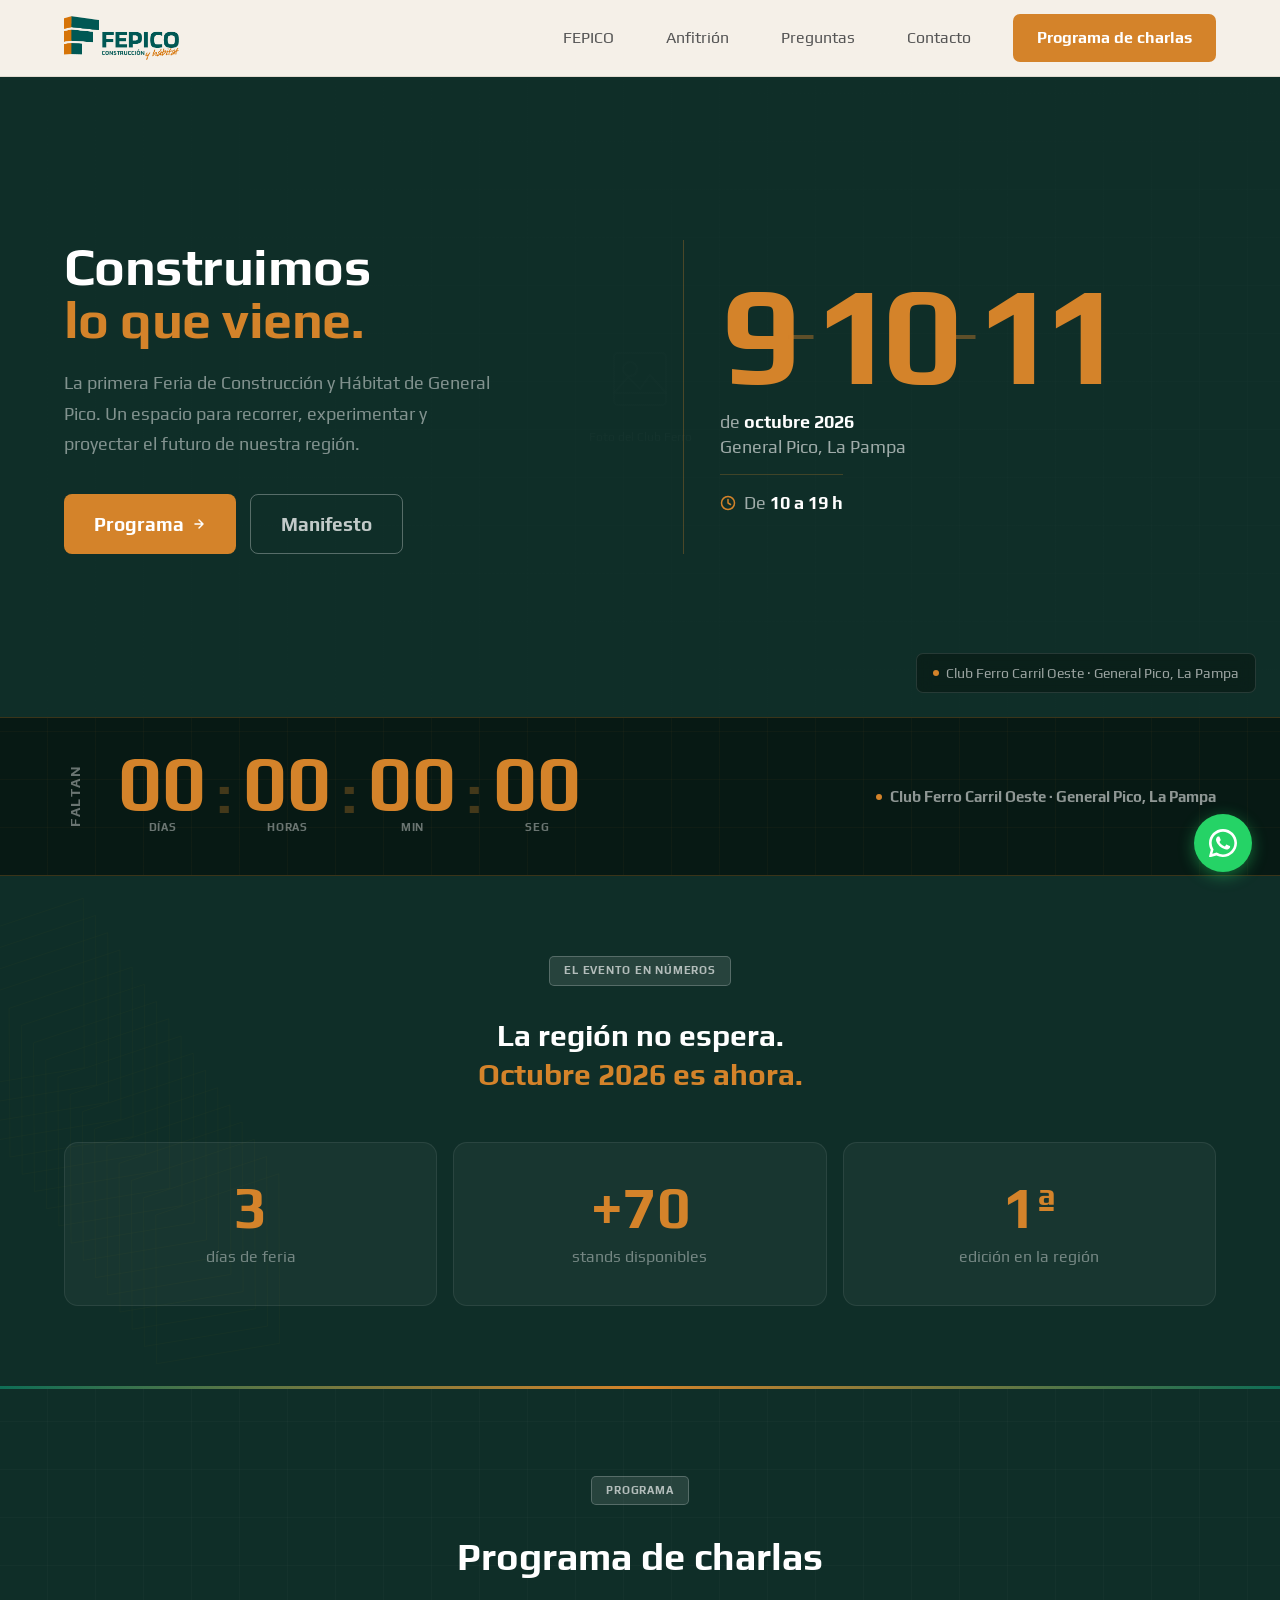
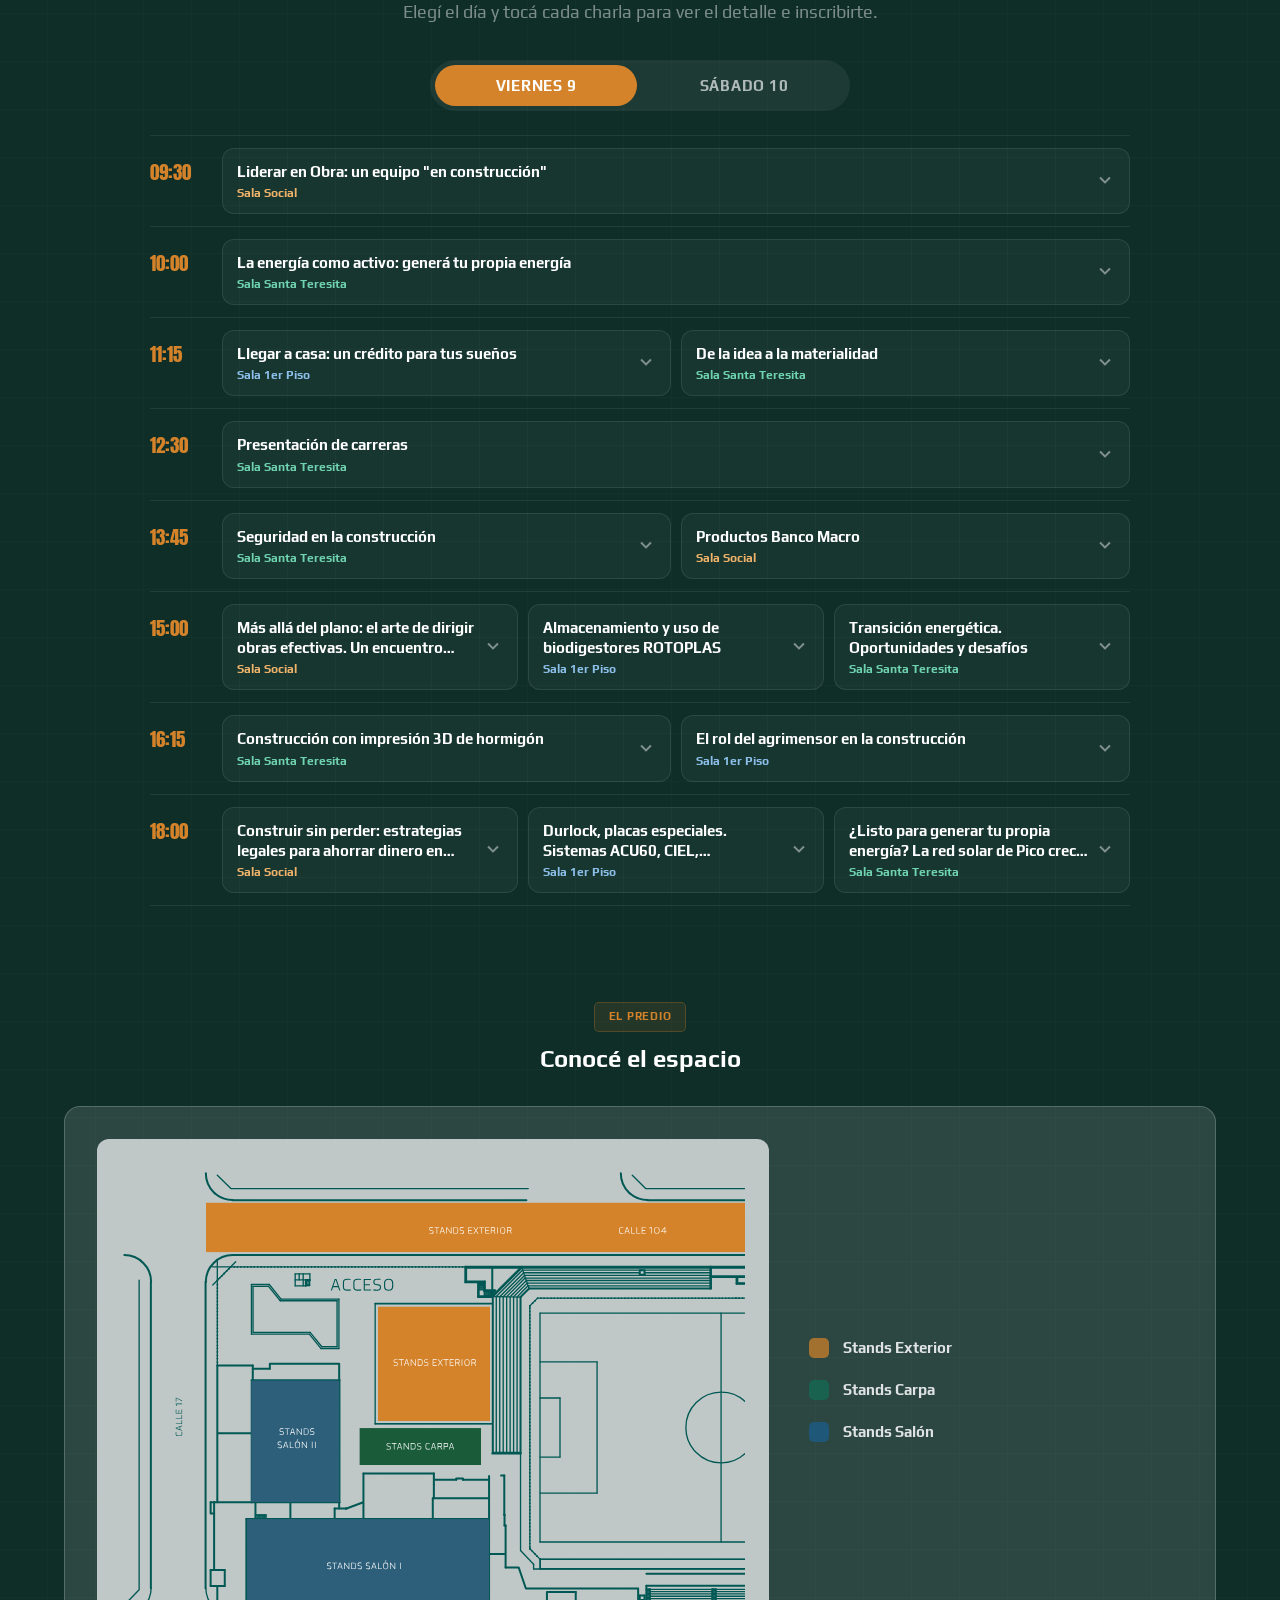
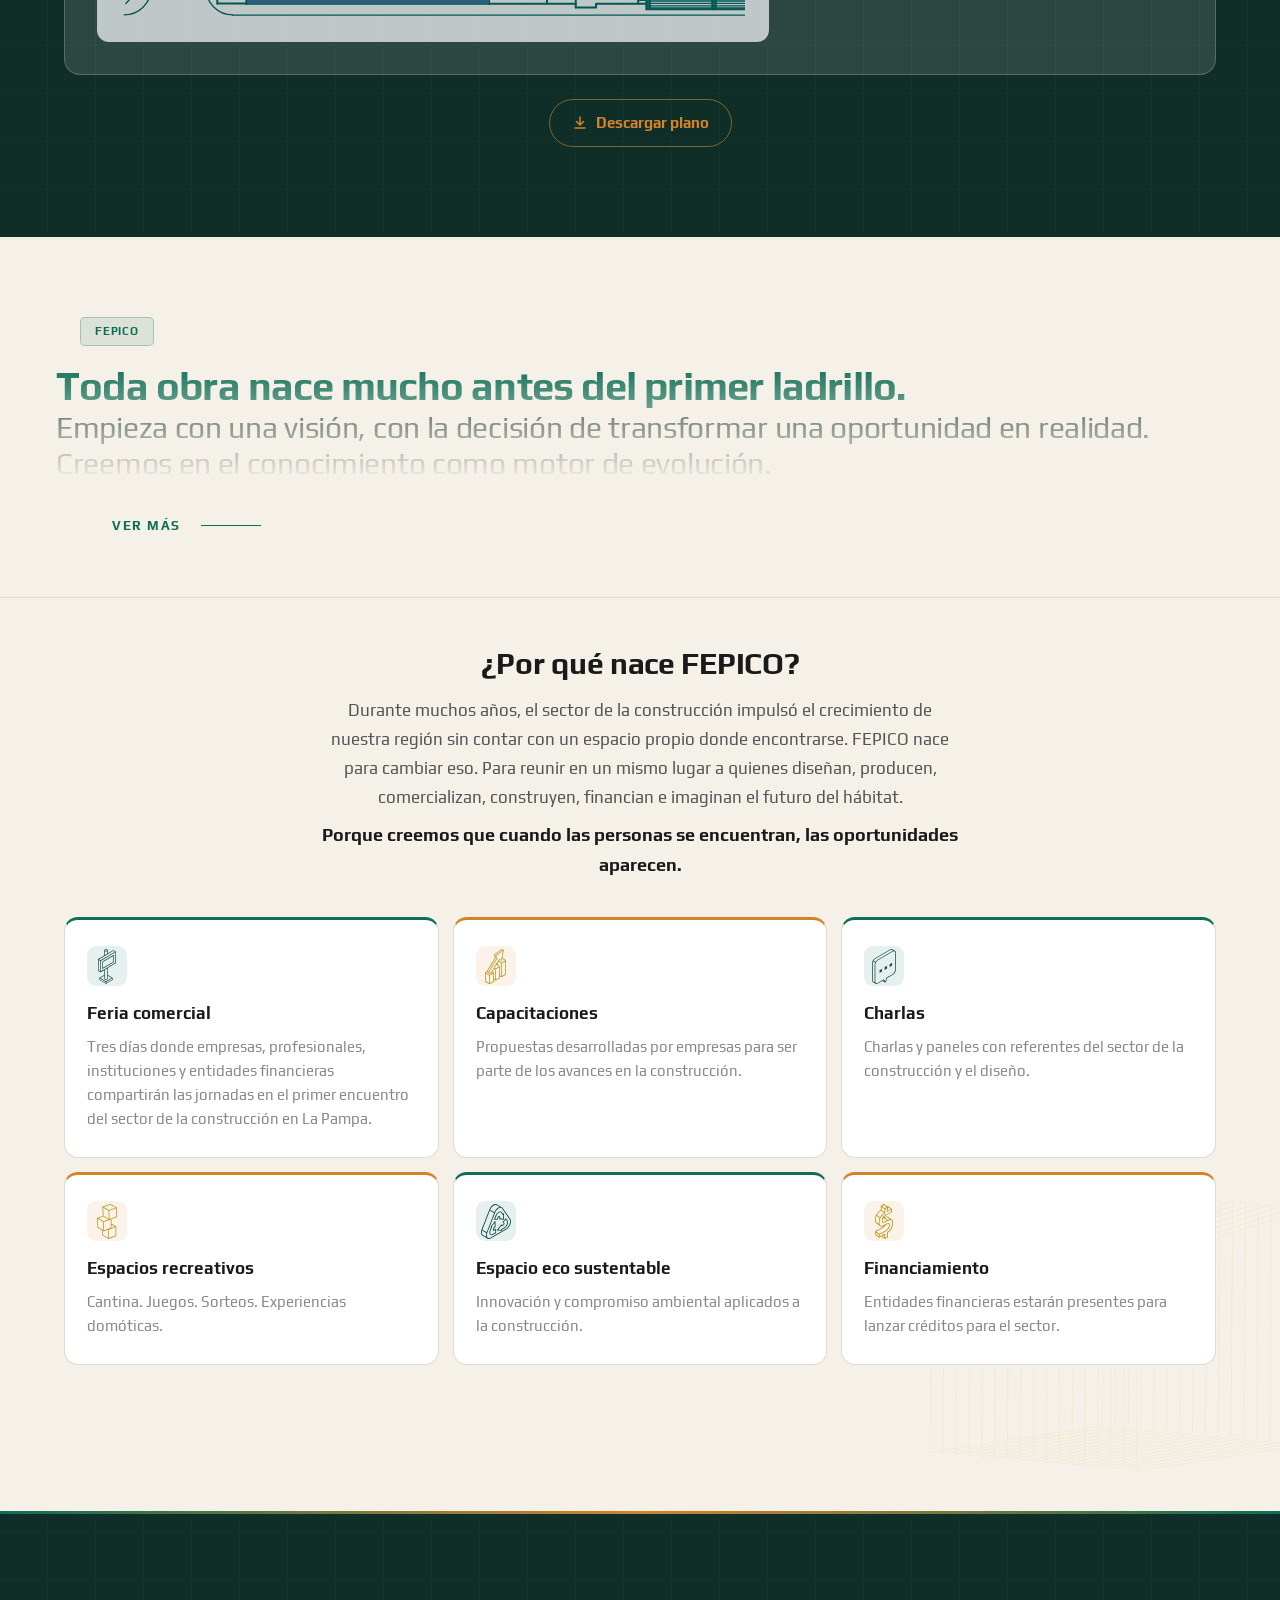
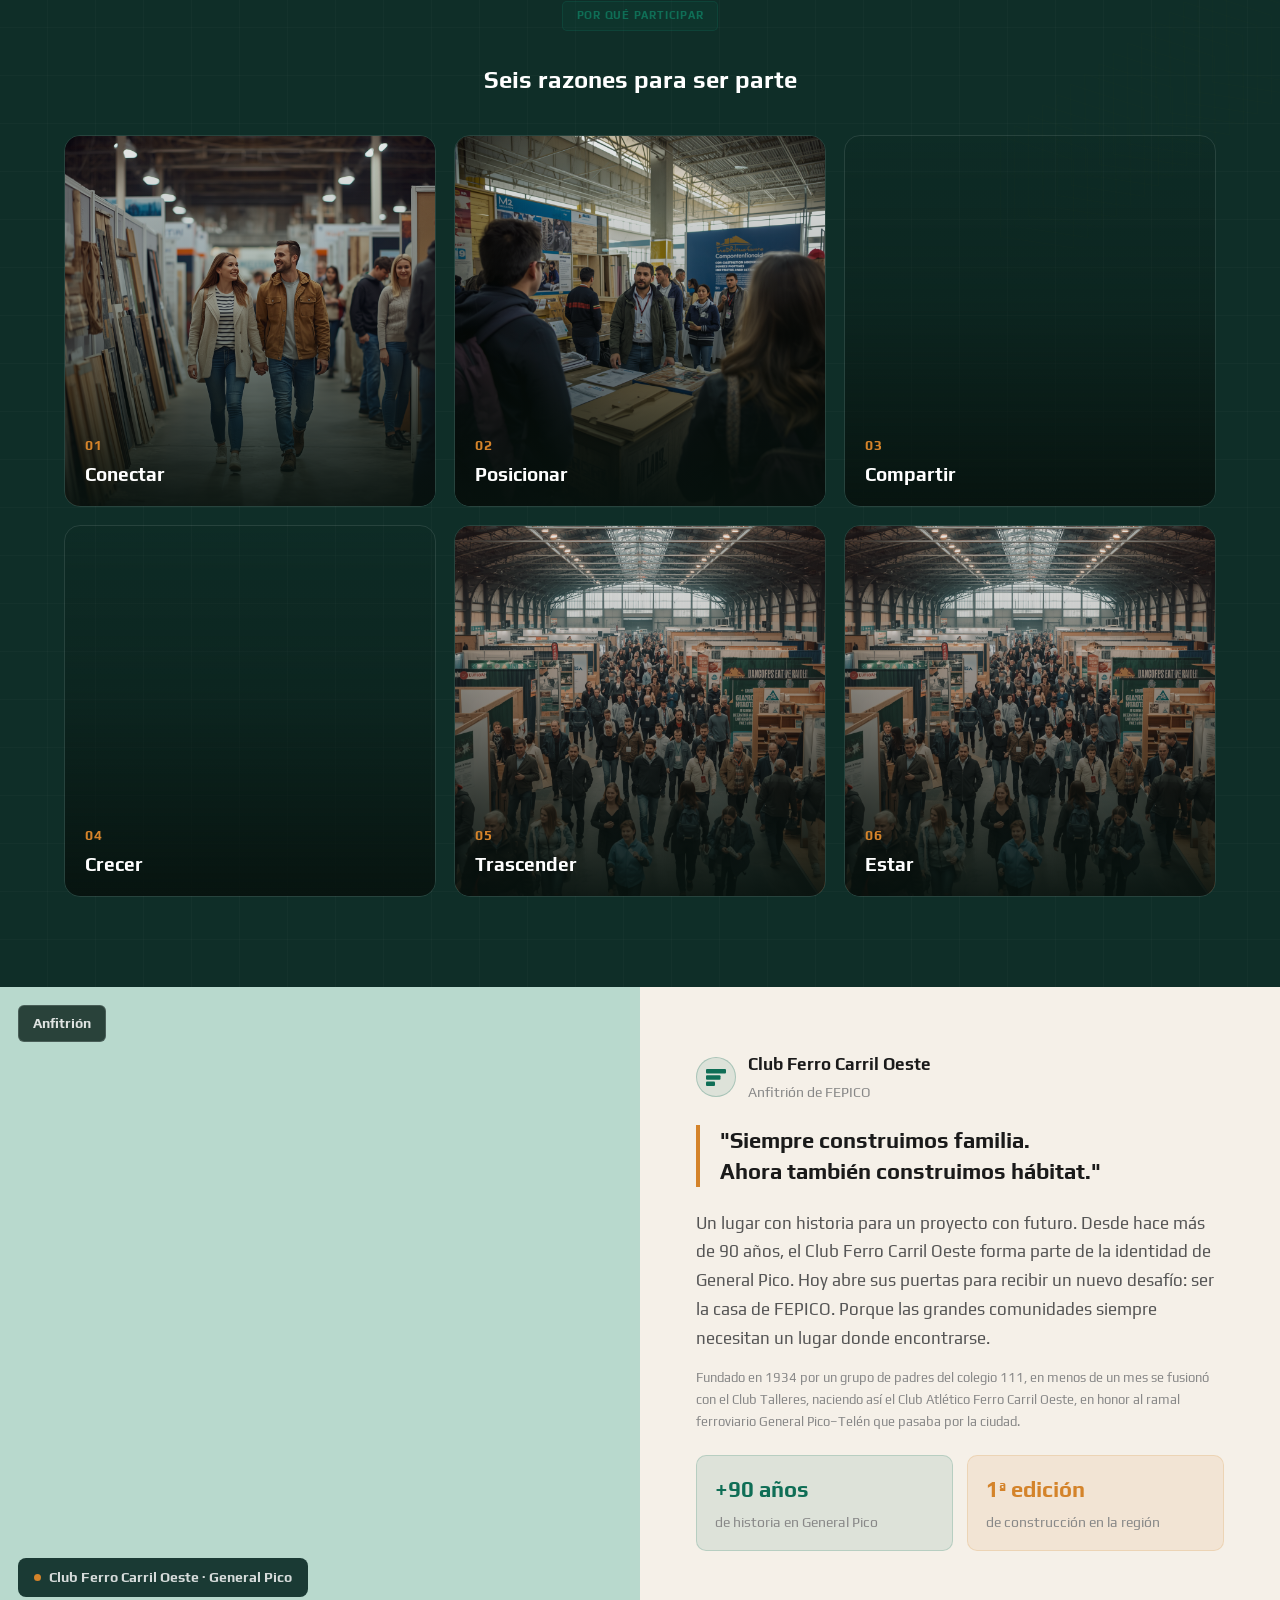
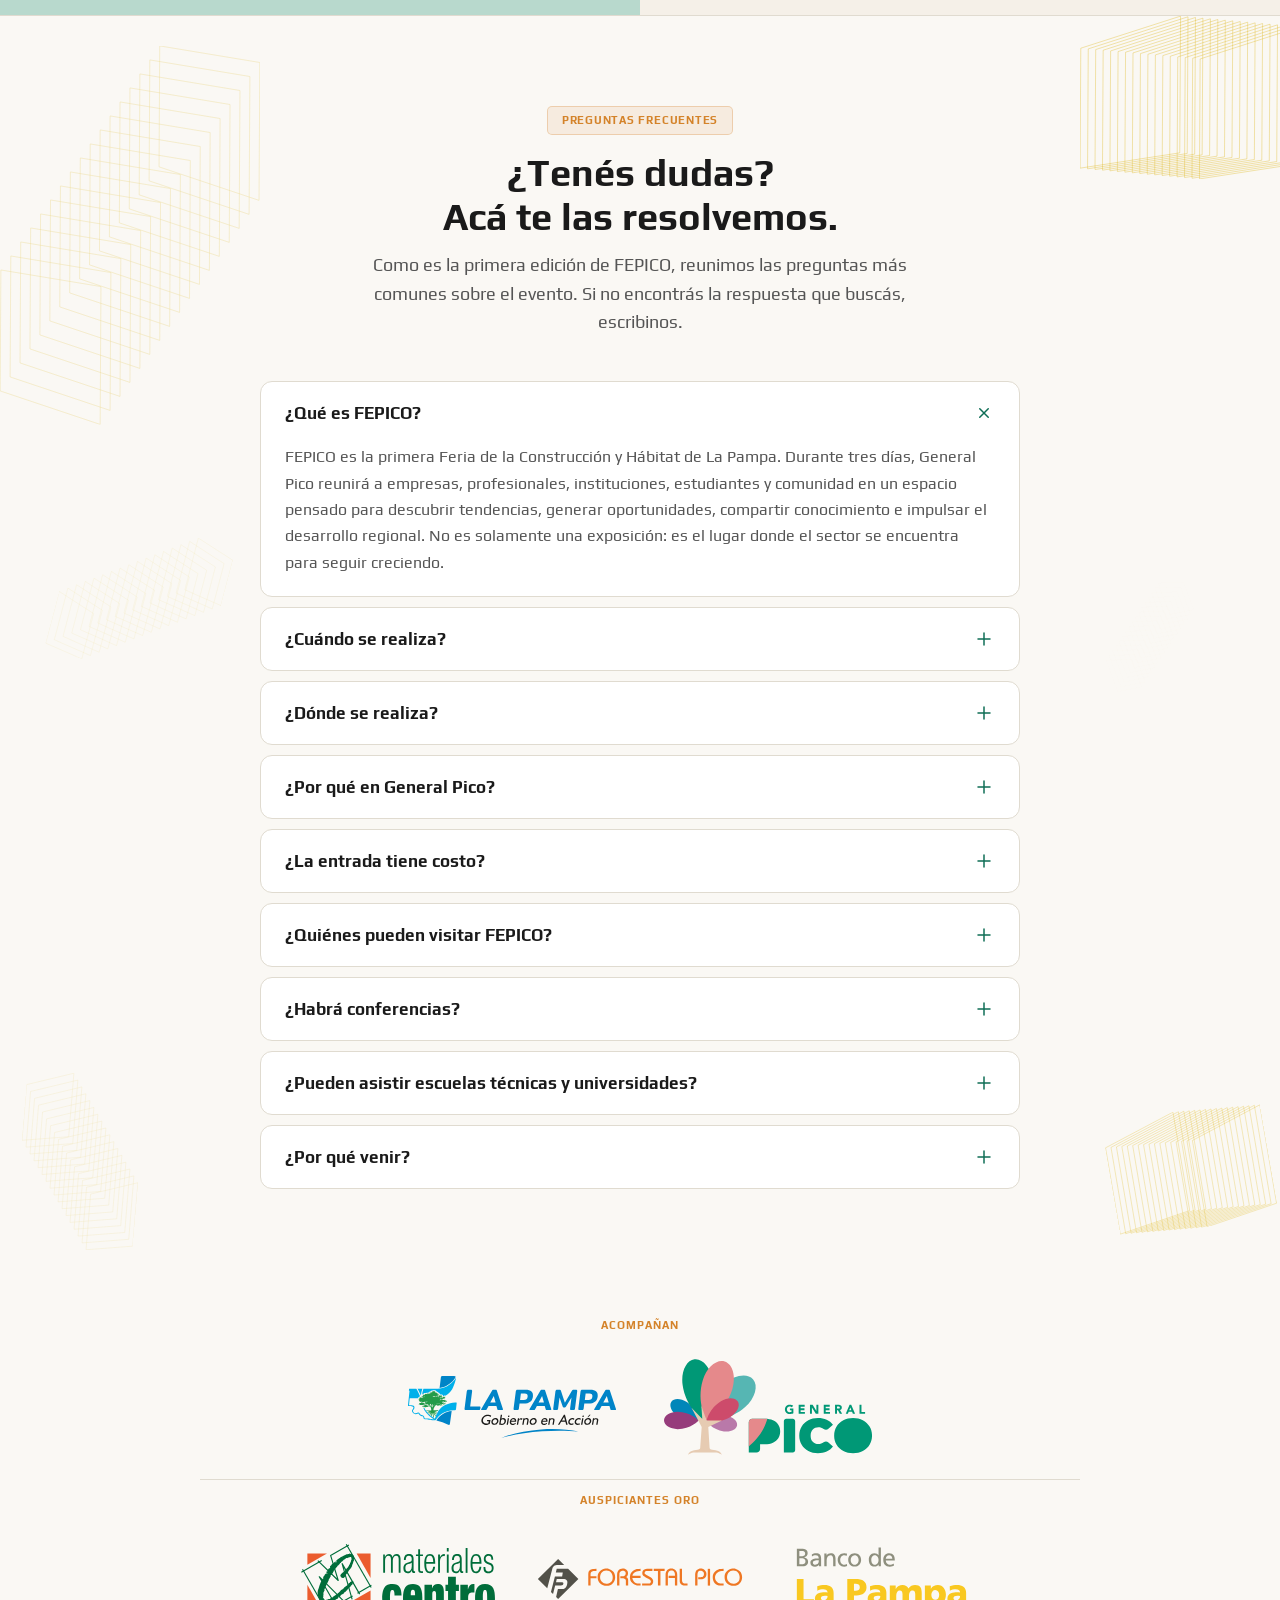
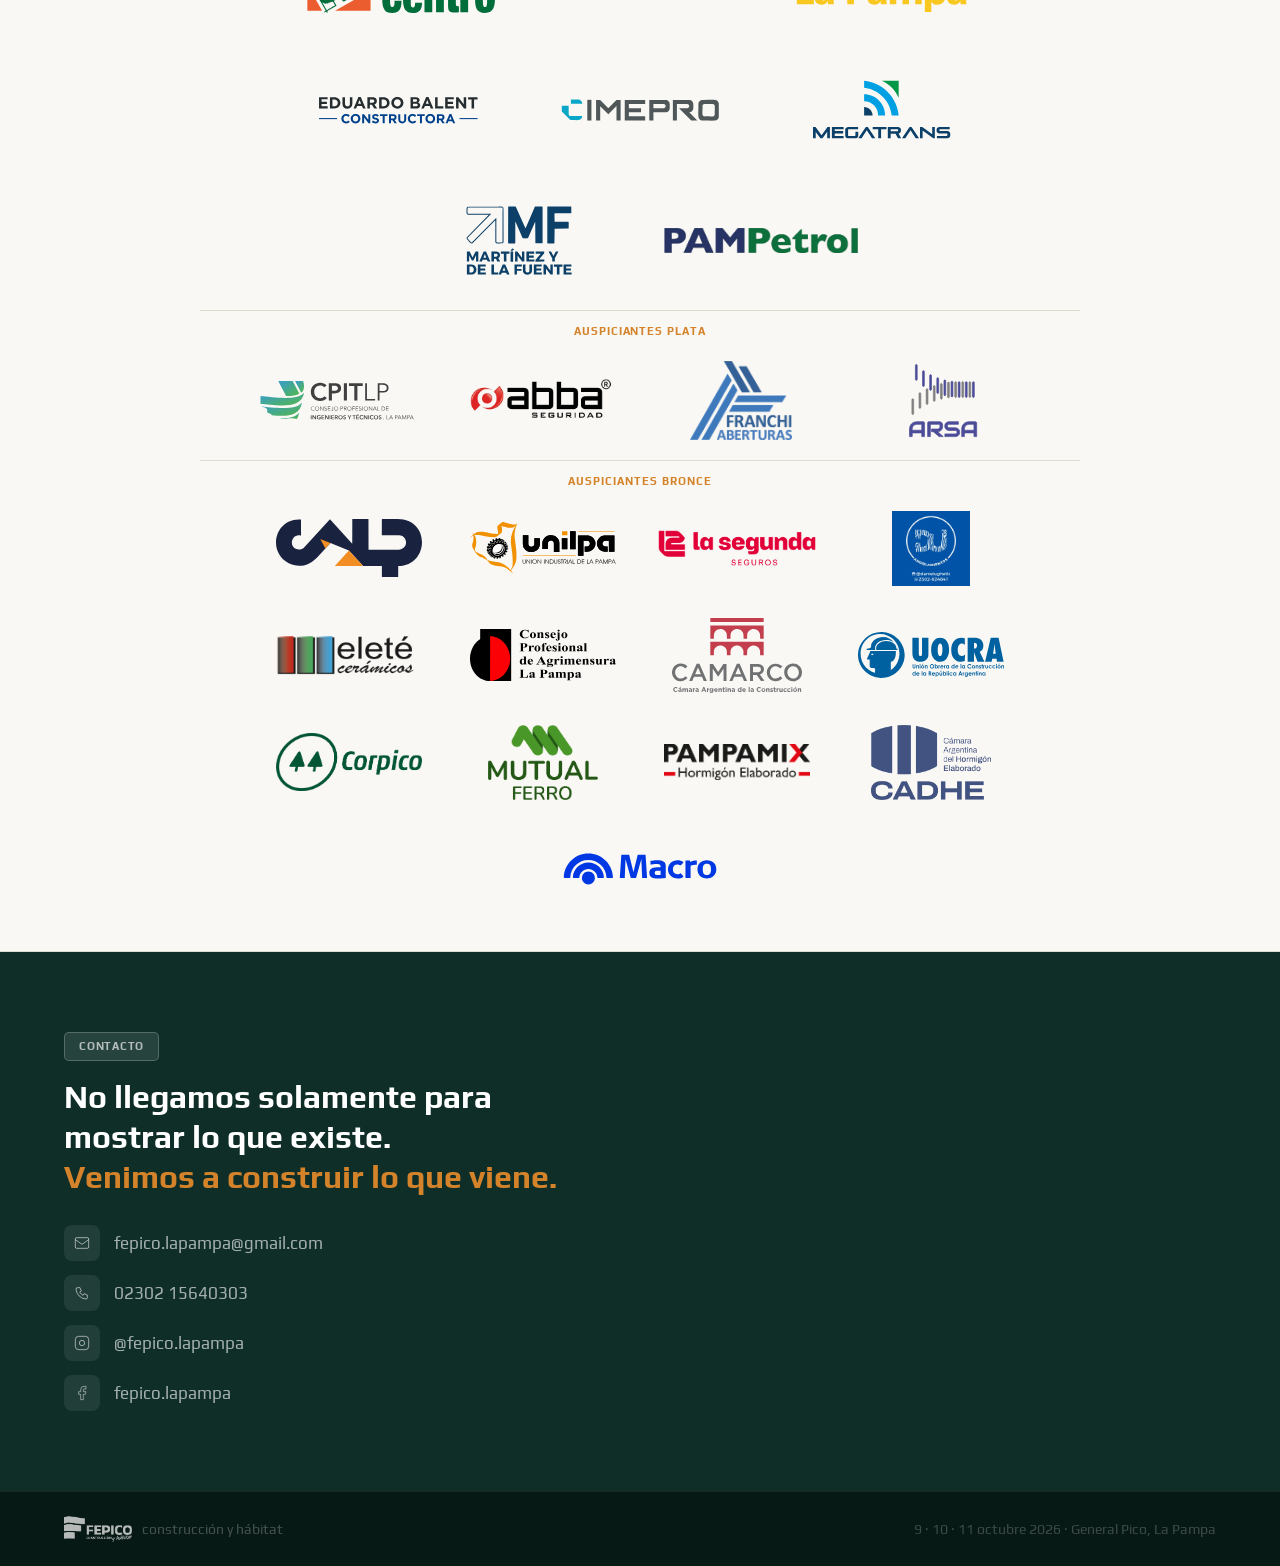
==== commit a961bb46: "Sincronizar con los archivos publicados en Hostinger Co-Authored-By: Claude Opus 5.5 <noreply@anthro" ====
--- a/index.html
+++ b/index.html
@@ -16,7 +16,7 @@
 <link rel="preconnect" href="https://fonts.googleapis.com">
 <link rel="preconnect" href="https://fonts.gstatic.com" crossorigin>
 <link href="https://fonts.googleapis.com/css2?family=Anton&family=Play:wght@400;700&display=swap" rel="stylesheet">
-<link rel="stylesheet" href="assets/styles.css?v=20261009">
+<link rel="stylesheet" href="assets/styles.css?v=20261008">
 <link rel="icon" type="image/svg+xml" href="assets/logoicon.svg">
 <link rel="apple-touch-icon" href="assets/logoicon.svg">
 <!-- Meta Pixel Code -->
@@ -47,11 +47,10 @@
     </a>
     <nav class="nav-links">
       <a href="#evento" class="nav-link">FEPICO</a>
-      <a href="#programa" class="nav-link">Programa</a>
       <a href="#anfitrion" class="nav-link">Anfitrión</a>
       <a href="#faq" class="nav-link">Preguntas</a>
       <a href="#contacto" class="nav-link">Contacto</a>
-      <a href="#programa" class="nav-cta">Ver programa</a>
+      <a href="#programa" class="nav-cta">Programa de charlas</a>
     </nav>
     <button class="nav-burger" aria-label="Abrir menú">
       <span></span><span></span><span></span>
@@ -59,11 +58,10 @@
   </div>
   <div class="nav-mobile">
     <a href="#evento" class="nav-link">FEPICO</a>
-    <a href="#programa" class="nav-link">Programa</a>
     <a href="#anfitrion" class="nav-link">Anfitrión</a>
     <a href="#faq" class="nav-link">Preguntas</a>
     <a href="#contacto" class="nav-link">Contacto</a>
-    <a href="#programa" class="nav-cta">Ver programa</a>
+    <a href="#programa" class="nav-cta">Programa de charlas</a>
   </div>
 </header>
 
@@ -166,7 +164,7 @@
     <div class="programa" id="programa">
       <div class="programa-head">
         <span class="tag-white section-tag">Programa</span>
-        <div class="participa-h">Programa de actividades</div>
+        <div class="participa-h">Programa de charlas</div>
         <p class="participa-body">Elegí el día y tocá cada charla para ver el detalle e inscribirte.</p>
       </div>
       <div class="prog-tabs" role="tablist">
@@ -291,7 +289,7 @@
               </button>
               <div class="prog-detail">
                 <div class="prog-detail-inner">
-                  <p class="prog-meta"><span>Disertantes</span>Ariel Frías y Pablo Mayer</p>
+                  <p class="prog-meta"><span>Disertantes</span>Ariel Farías y Pablo Mayer</p>
                   <p class="prog-meta"><span>Presenta</span>Defensa Civil / C.O.D.E.S.</p>
                   <p class="prog-meta"><span>Dónde</span>Sala Santa Teresita · Calle 104 entre 17 y 15</p>
                   <a href="https://forms.gle/4Cvp4S9dqBrc9aHA8" class="prog-inscribir" target="_blank" rel="noopener">Inscribirme <span aria-hidden="true">→</span></a>
@@ -379,7 +377,7 @@
             <div class="prog-item">
               <button class="prog-row" type="button" aria-expanded="false">
                 <span class="prog-main">
-                  <span class="prog-title">Hormigón Elaborado</span>
+                  <span class="prog-title">Construcción con impresión 3D de hormigón</span>
                   <span class="prog-sala sala-teresita">Sala Santa Teresita</span>
                 </span>
                 <span class="prog-chev" aria-hidden="true"></span>
@@ -425,7 +423,7 @@
               </button>
               <div class="prog-detail">
                 <div class="prog-detail-inner">
-                  <p class="prog-meta"><span>Disertante</span>Dr. José Koncurat</p>
+                  <p class="prog-meta"><span>Disertante</span>Estudio Koncurat</p>
                   <p class="prog-meta"><span>Presenta</span>Estudio Jurídico Koncurat</p>
                   <p class="prog-meta"><span>Dónde</span>Sala Social · Calle 17 entre 102 y 104</p>
                   <a href="https://forms.gle/62Z4RJi8PVQGmBbD7" class="prog-inscribir" target="_blank" rel="noopener">Inscribirme <span aria-hidden="true">→</span></a>
@@ -452,7 +450,7 @@
             <div class="prog-item">
               <button class="prog-row" type="button" aria-expanded="false">
                 <span class="prog-main">
-                  <span class="prog-title">¿Listo para generar tu propia energía? La red solar de Pico crece con vos. Inyectá a la red desde tu lugar o unite al Parque Solar Comunitario de Corpico.</span>
+                  <span class="prog-title">¿Listo para generar tu propia energía? La red solar de Pico crece con vos. Conocé como inyectar energía desde tu domicilio.</span>
                   <span class="prog-sala sala-teresita">Sala Santa Teresita</span>
                 </span>
                 <span class="prog-chev" aria-hidden="true"></span>
@@ -526,7 +524,7 @@
           </div>
         </div>
         <div class="prog-slot">
-          <span class="prog-time">11:15</span>
+          <span class="prog-time">11:00</span>
           <div class="prog-slot-items">
             <div class="prog-row prog-row-special">
               <span class="prog-main"><span class="prog-title">Inauguración oficial</span></span>
@@ -534,7 +532,7 @@
           </div>
         </div>
         <div class="prog-slot prog-slot-multi">
-          <span class="prog-time">12:30<small class="prog-count">2 charlas</small></span>
+          <span class="prog-time">12:30<small class="prog-count">3 charlas</small></span>
           <div class="prog-slot-items">
             <div class="prog-item">
               <button class="prog-row" type="button" aria-expanded="false">
@@ -571,10 +569,28 @@
                 </div>
               </div>
             </div>
-          </div>
-        </div>
-        <div class="prog-slot">
-          <span class="prog-time">16:30</span>
+                        <div class="prog-item">
+              <button class="prog-row" type="button" aria-expanded="false">
+                <span class="prog-main">
+                  <span class="prog-title">Plan Local de Acción Climática de General Pico</span>
+                  <span class="prog-sala sala-teresita">Sala Santa Teresita</span>
+                </span>
+                <span class="prog-chev" aria-hidden="true"></span>
+              </button>
+              <div class="prog-detail">
+                <div class="prog-detail-inner">
+                  <p class="prog-meta"><span>Disertante</span>Melina Medus (Directora General de Ambiente)</p>
+                  <p class="prog-meta"><span>Presenta</span>Municipalidad de General Pico</p>
+                  <p class="prog-meta"><span>Dónde</span>Sala Santa Teresita · Calle 104 entre 17 y 15</p>
+                  <a href="https://forms.gle/SYRQy5ZKGDo2A4Yw5" class="prog-inscribir" target="_blank" rel="noopener">Inscribirme <span aria-hidden="true">→</span></a>
+                </div>
+              </div>
+            </div>
+
+          </div>
+        </div>
+                <div class="prog-slot prog-slot-multi">
+          <span class="prog-time">16:30<small class="prog-count">2 charlas</small></span>
           <div class="prog-slot-items">
             <div class="prog-item">
               <button class="prog-row" type="button" aria-expanded="false">
@@ -593,6 +609,24 @@
                 </div>
               </div>
             </div>
+                        <div class="prog-item">
+              <button class="prog-row" type="button" aria-expanded="false">
+                <span class="prog-main">
+                  <span class="prog-title">Presentación de productos: bombas de agua SHIMGE</span>
+                  <span class="prog-sala sala-piso">Sala 1er Piso</span>
+                </span>
+                <span class="prog-chev" aria-hidden="true"></span>
+              </button>
+              <div class="prog-detail">
+                <div class="prog-detail-inner">
+                  <p class="prog-meta"><span>Disertantes</span>Luis Guardis y Ariel Scilipotti</p>
+                  <p class="prog-meta"><span>Presenta</span>Centro Bulonero</p>
+                  <p class="prog-meta"><span>Dónde</span>Sala 1er Piso · Calle 17 esquina 102, planta alta</p>
+                  <a href="https://forms.gle/zcHiLzyvEQzkfxAA6" class="prog-inscribir" target="_blank" rel="noopener">Inscribirme <span aria-hidden="true">→</span></a>
+                </div>
+              </div>
+            </div>
+
           </div>
         </div>
       </div>
@@ -624,12 +658,13 @@
           
         </div>
       </div>
-      <div class="predio-download">
+            <div class="predio-download">
         <a href="assets/plano-fepico.pdf" class="predio-download-btn" download target="_blank" rel="noopener">
           <svg width="16" height="16" viewBox="0 0 16 16" fill="none" aria-hidden="true"><path d="M8 2v8M4.5 6.5L8 10l3.5-3.5M3 13h10" stroke="currentColor" stroke-width="1.5" stroke-linecap="round" stroke-linejoin="round"/></svg>
           Descargar plano
         </a>
       </div>
+
     </div>
 
   </div>
--- a/assets/styles.css
+++ b/assets/styles.css
@@ -896,19 +896,6 @@
   }
 }
 
-/* Botón descargar plano */
-.predio-download { text-align: center; margin-top: 24px; }
-.predio-download-btn {
-  display: inline-flex; align-items: center; gap: 8px;
-  padding: 11px 22px;
-  border: 1px solid rgba(212,131,42,0.6);
-  border-radius: 999px;
-  font-size: 15px; font-weight: 600;
-  color: var(--amber);
-  transition: background 0.2s ease, color 0.2s ease;
-}
-.predio-download-btn:hover { background: var(--amber); color: white; }
-
 /* Sección propia de programa + predio (arriba del manifiesto) */
 .programa-section .predio-wrap { margin-bottom: 0; }
 
@@ -1511,6 +1498,18 @@
   pointer-events: none;
   user-select: none;
 }
+.predio-download { text-align: center; margin-top: 24px; }
+.predio-download-btn {
+  display: inline-flex; align-items: center; gap: 8px;
+  padding: 11px 22px;
+  border: 1px solid rgba(212,131,42,0.6);
+  border-radius: 999px;
+  font-size: 15px; font-weight: 600;
+  color: var(--amber);
+  transition: background 0.2s ease, color 0.2s ease;
+}
+.predio-download-btn:hover { background: var(--amber); color: white; }
+
 
 /* Manifiesto - responsive */
 @media (max-width: 980px) {
@@ -1519,3 +1518,15 @@
   .manifiesto-highlight { font-size: clamp(28px, 7vw, 52px) !important; }
 }
 
+.predio-download { text-align: center; margin-top: 24px; }
+.predio-download-btn {
+  display: inline-flex; align-items: center; gap: 8px;
+  padding: 11px 22px;
+  border: 1px solid rgba(212,131,42,0.6);
+  border-radius: 999px;
+  font-size: 15px; font-weight: 600;
+  color: var(--amber);
+  transition: background 0.2s ease, color 0.2s ease;
+}
+.predio-download-btn:hover { background: var(--amber); color: white; }
+
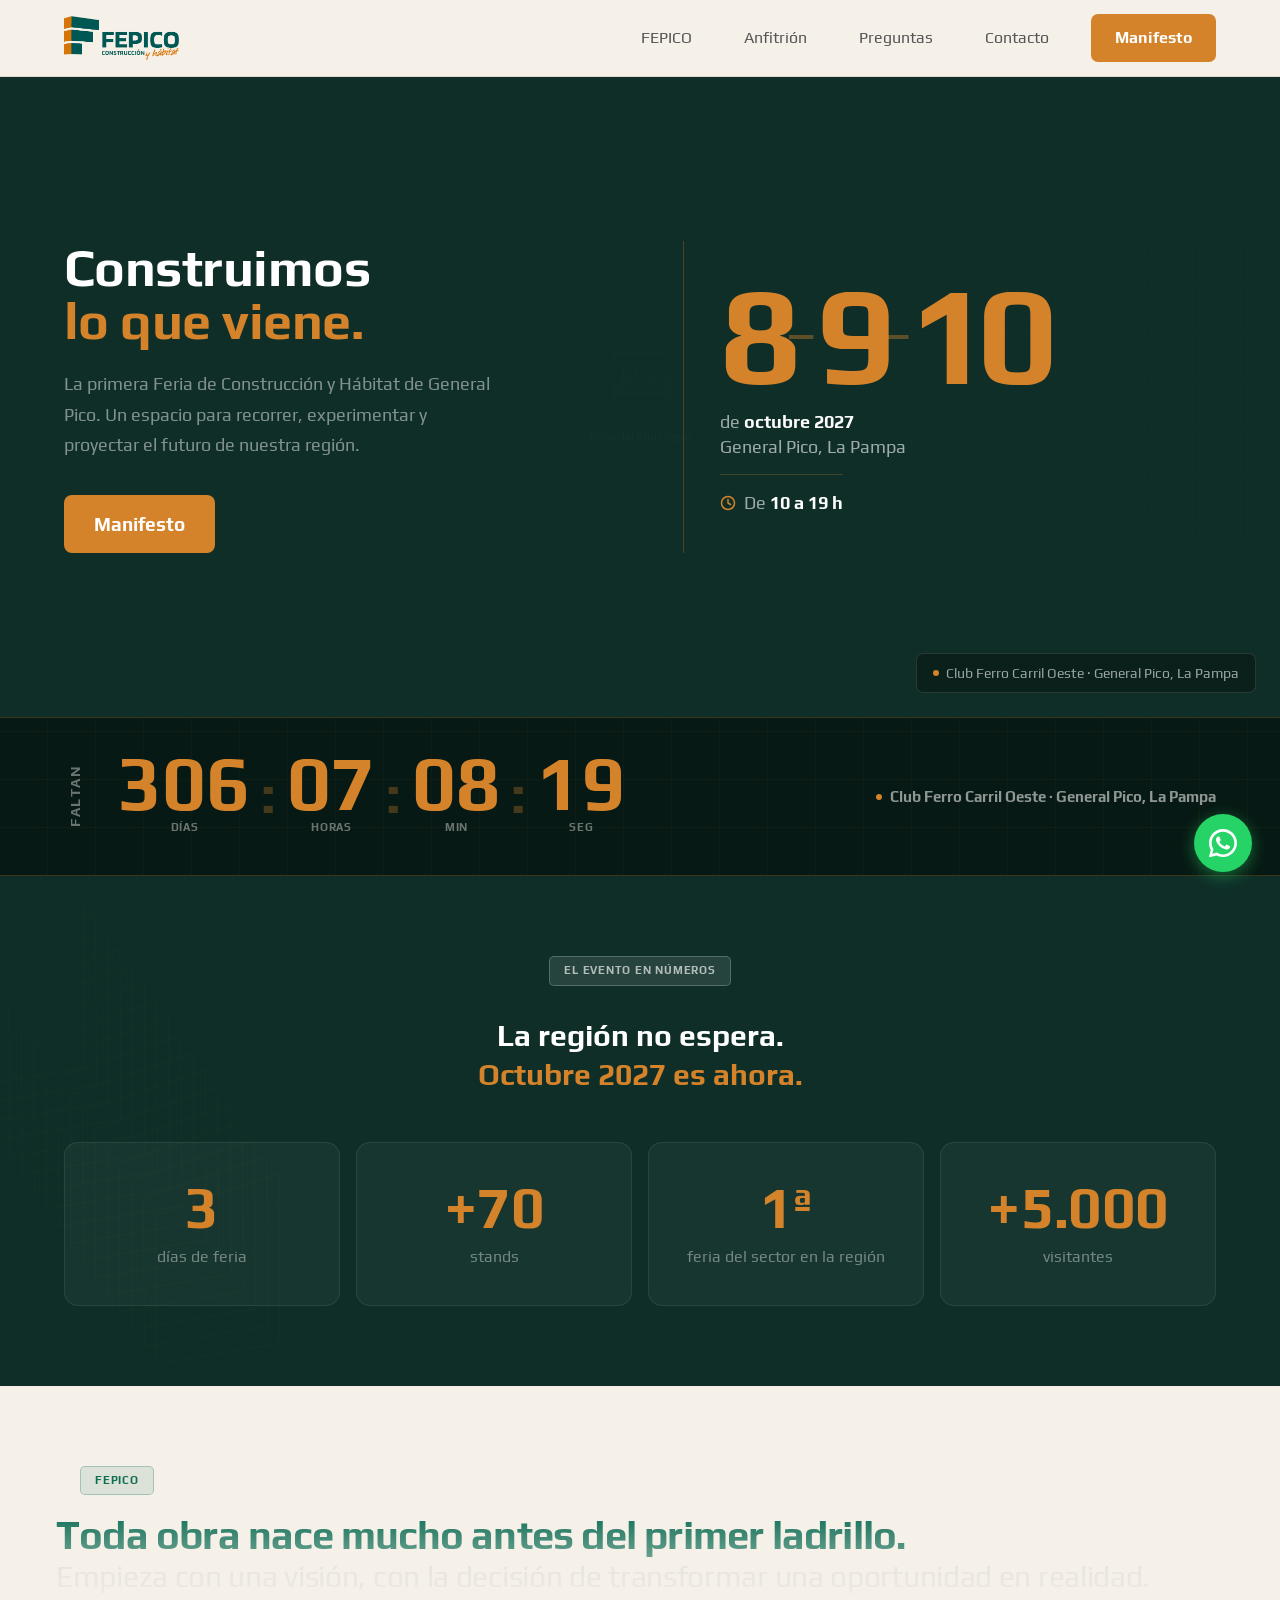
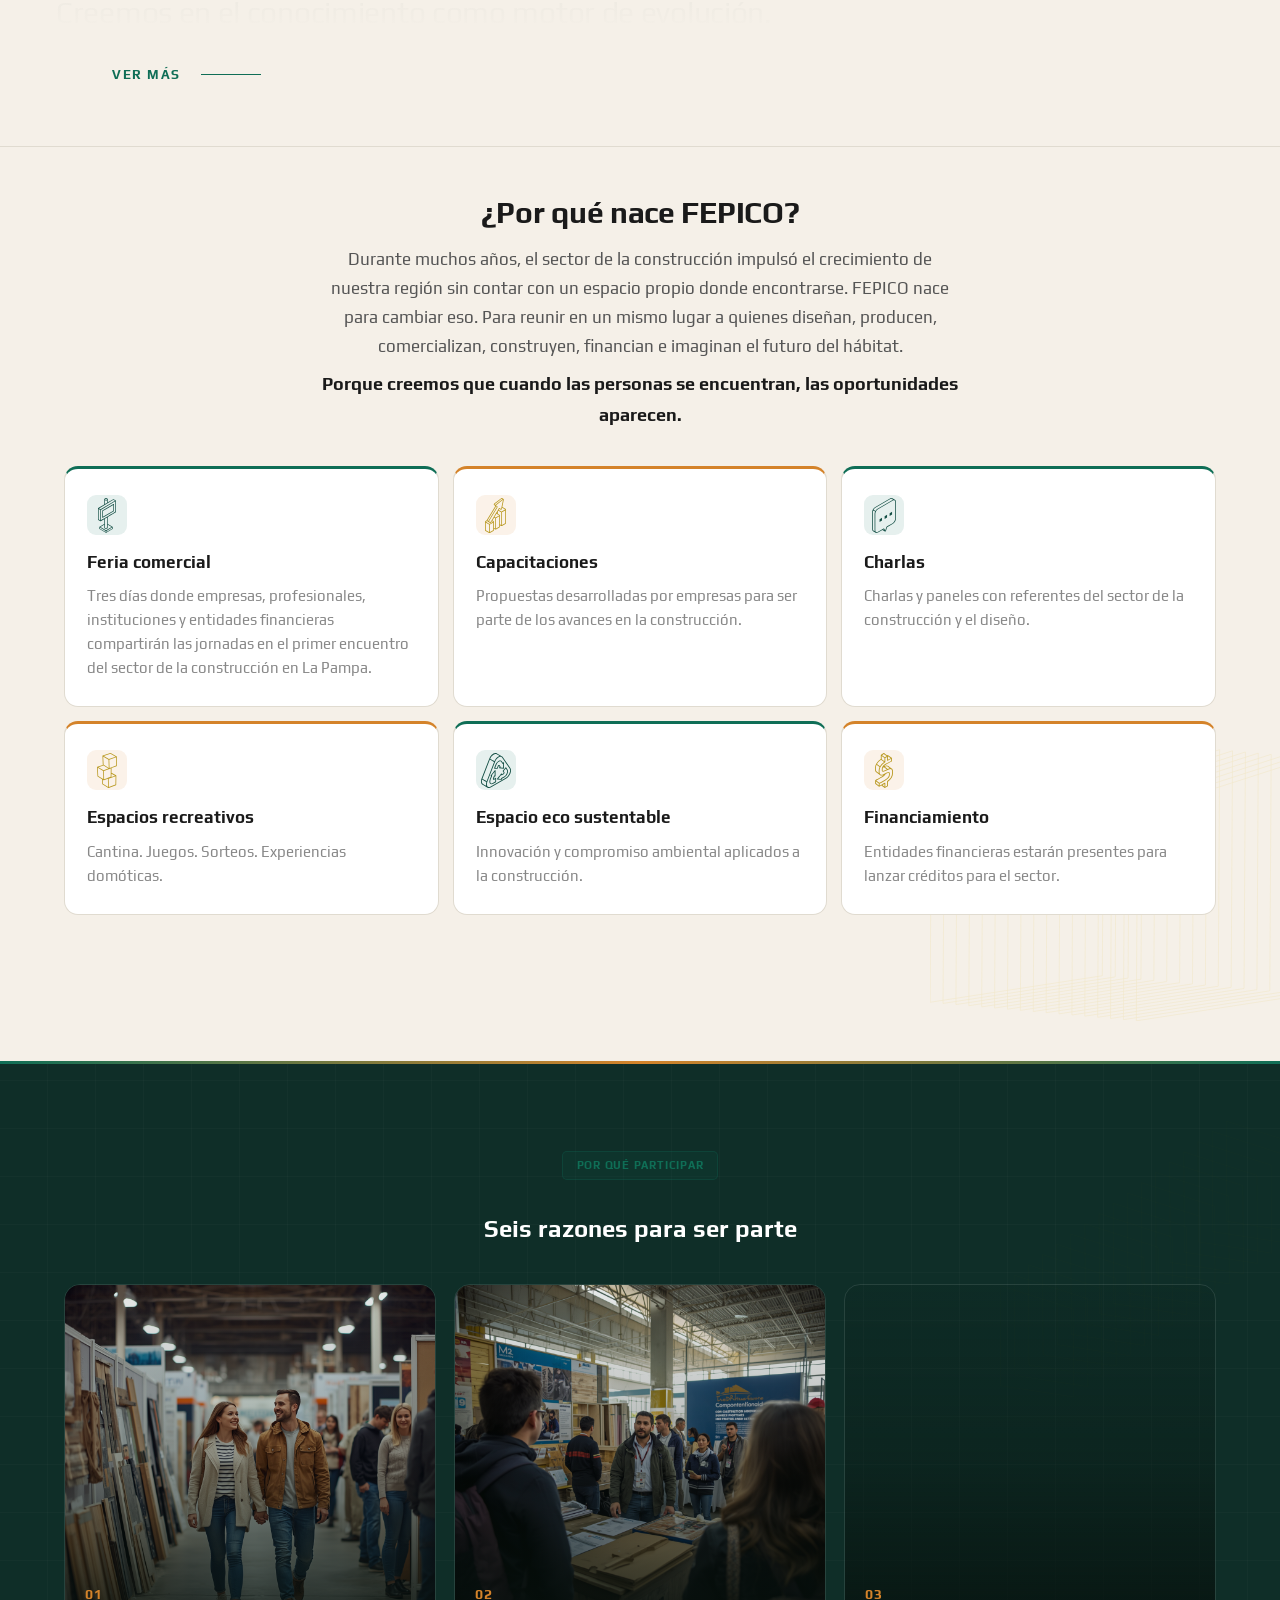
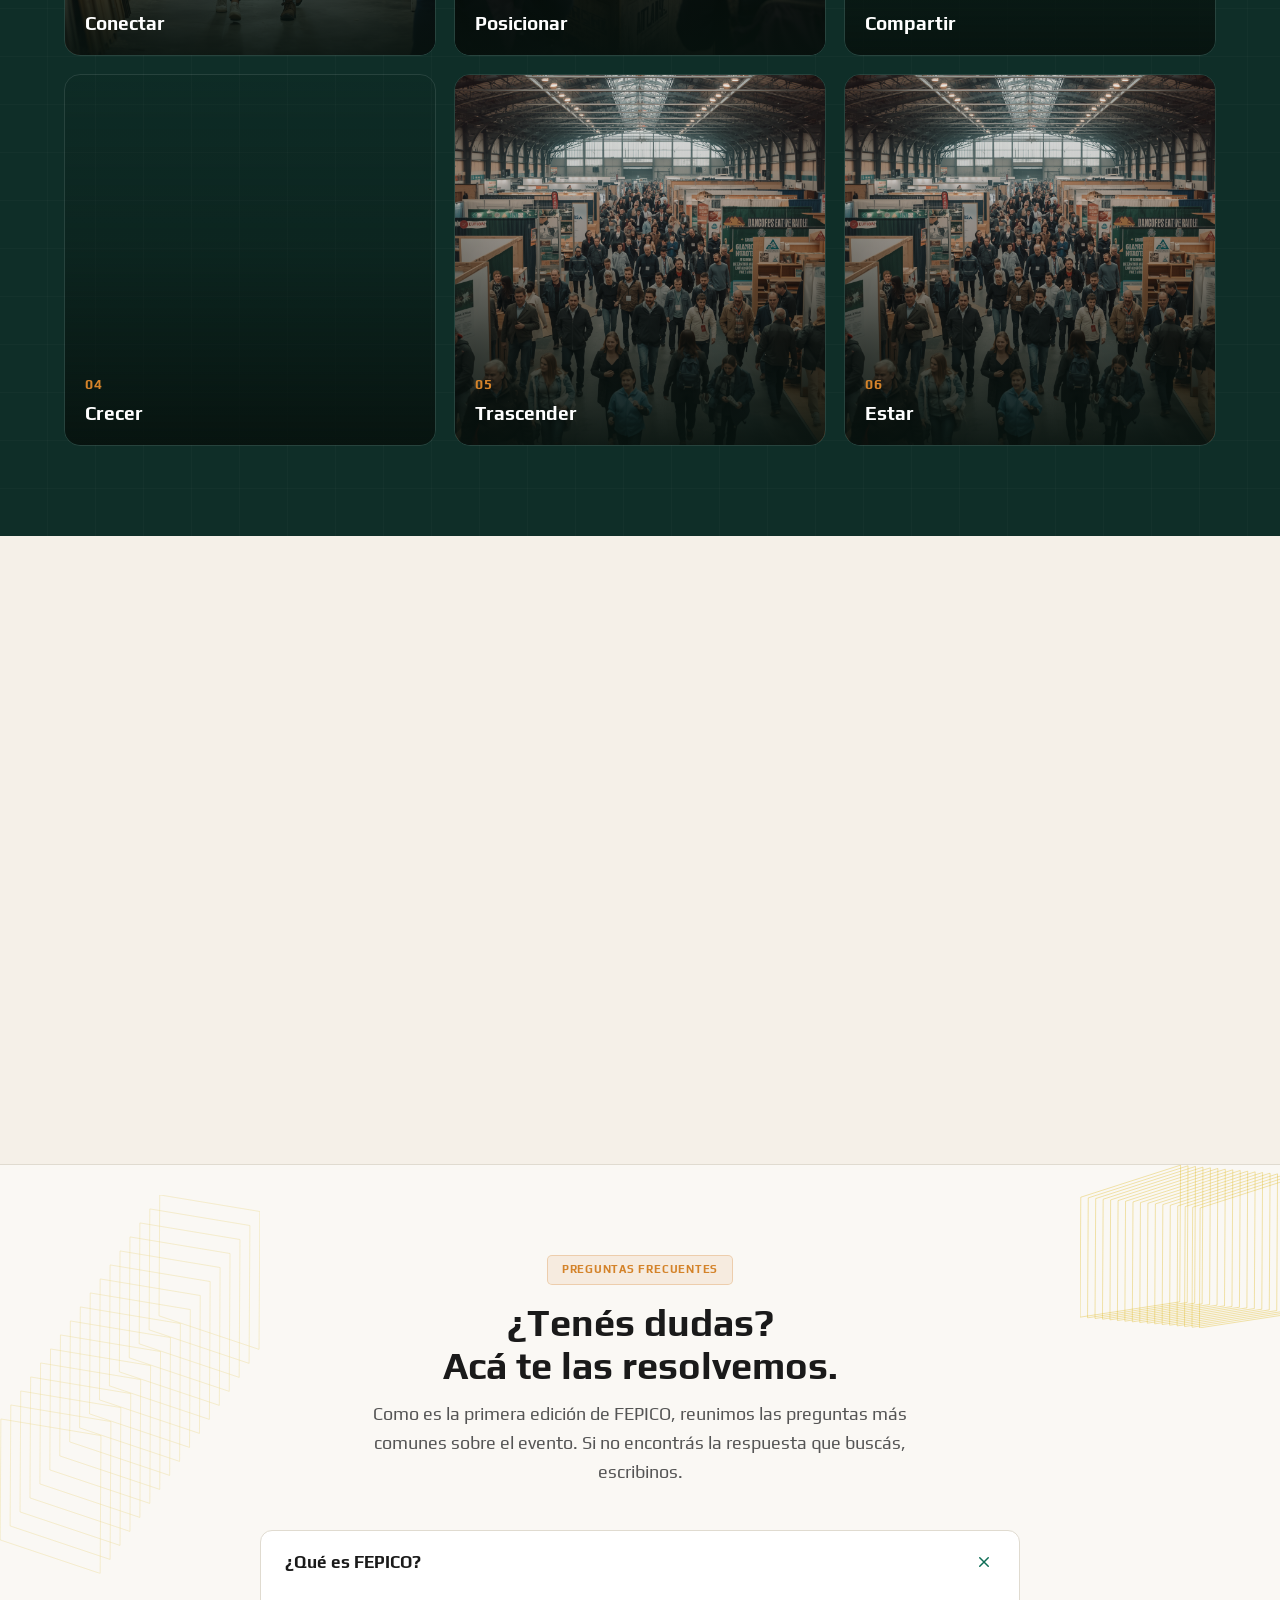
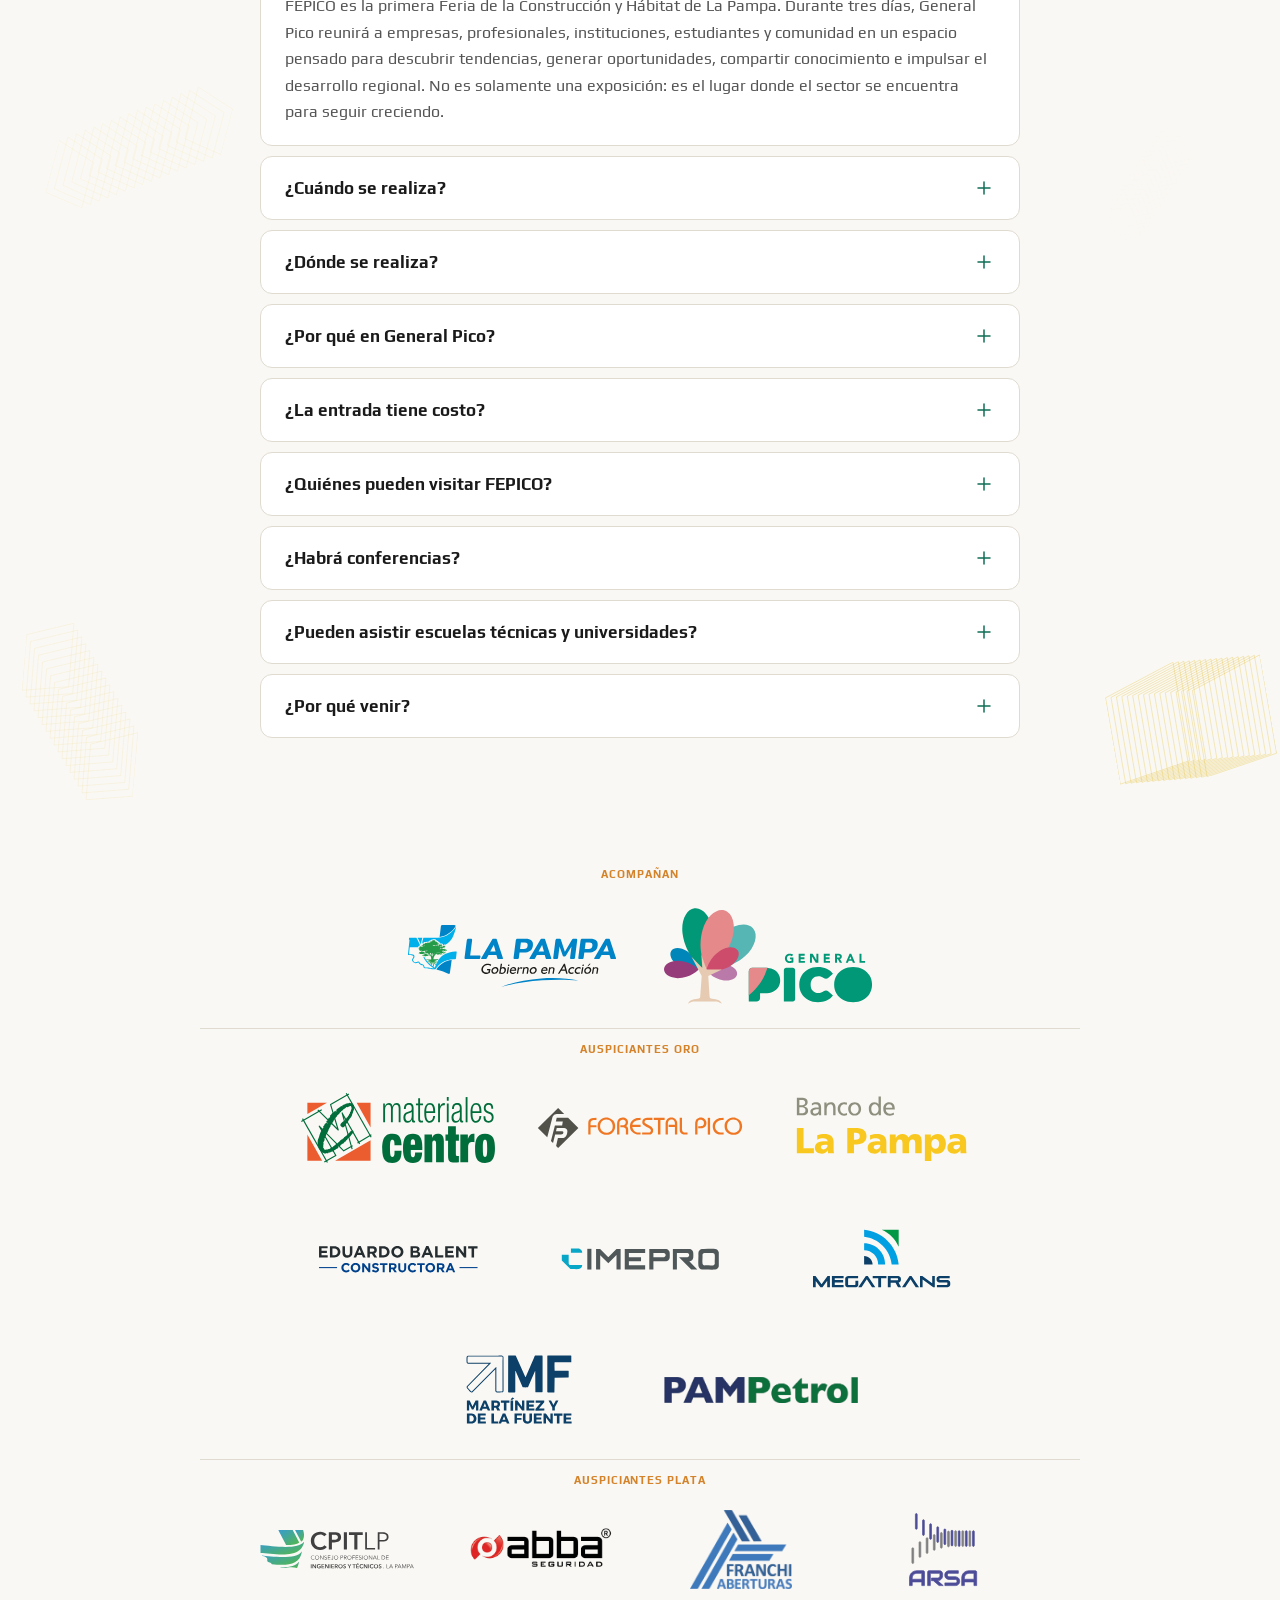
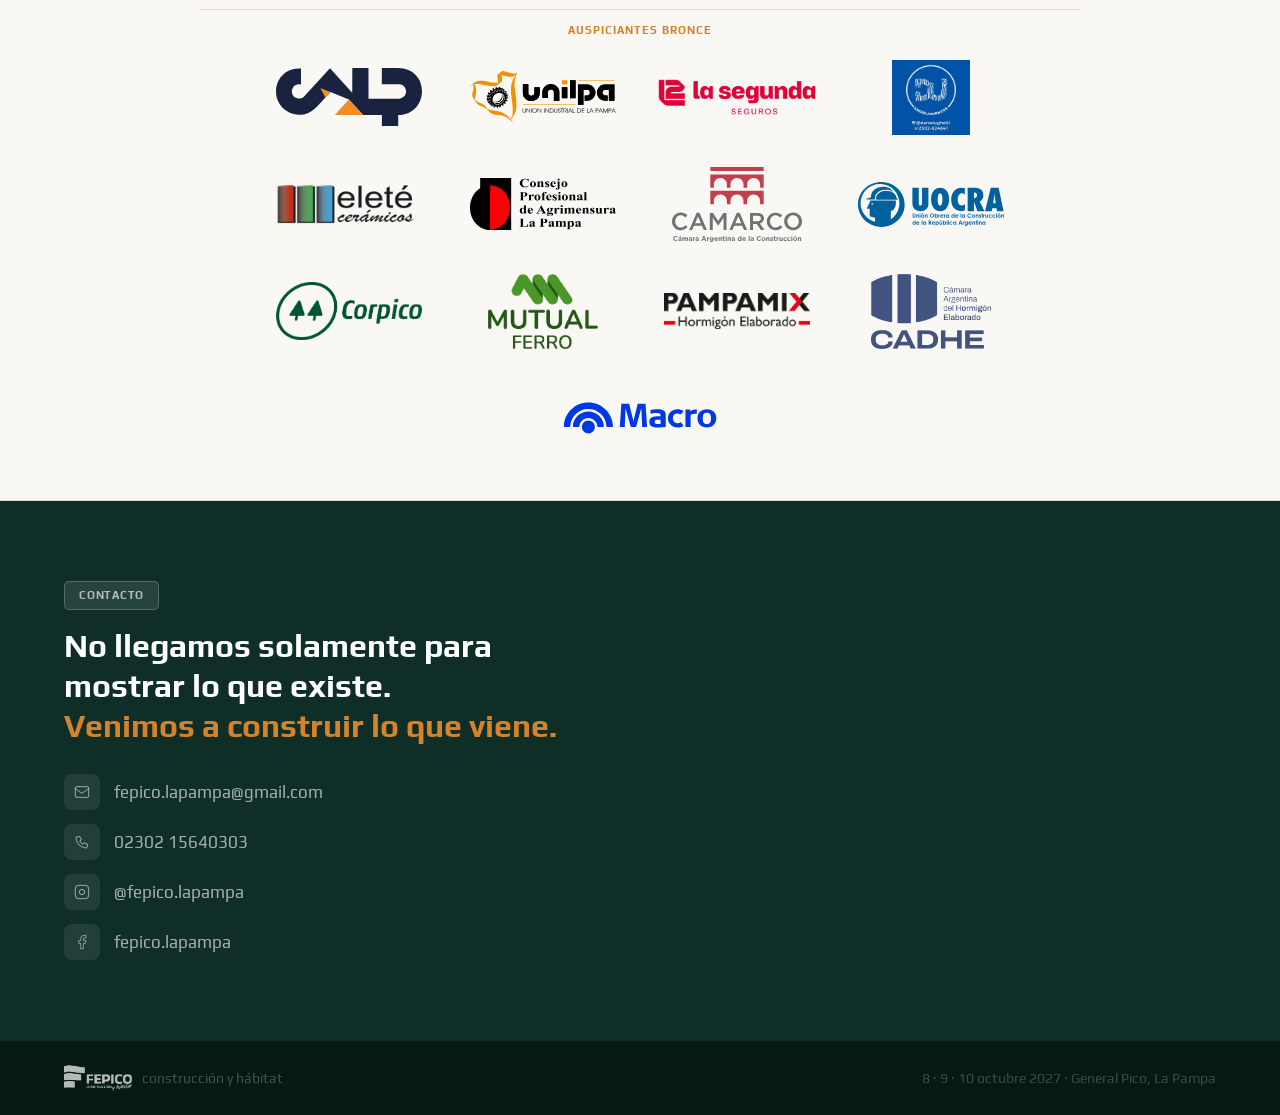
==== commit 567f8345: "Cierre edición 2026: fechas 2027, contador, métricas y sin programa/plano Co-Authored-By: Claude Opu" ====
--- a/index.html
+++ b/index.html
@@ -4,7 +4,7 @@
 <meta charset="UTF-8">
 <meta name="viewport" content="width=device-width, initial-scale=1.0">
 <title>FEPICO — Feria de Construcción y Hábitat | General Pico, La Pampa</title>
-<meta name="description" content="9, 10 y 11 de octubre 2026. La primera Feria de Construcción y Hábitat de General Pico, organizada por el Club Ferro Carril Oeste.">
+<meta name="description" content="8, 9 y 10 de octubre 2027. La primera Feria de Construcción y Hábitat de General Pico, organizada por el Club Ferro Carril Oeste.">
 <!-- Google tag (gtag.js) -->
 <script async src="https://www.googletagmanager.com/gtag/js?id=G-LE7MS0724L"></script>
 <script>
@@ -16,7 +16,7 @@
 <link rel="preconnect" href="https://fonts.googleapis.com">
 <link rel="preconnect" href="https://fonts.gstatic.com" crossorigin>
 <link href="https://fonts.googleapis.com/css2?family=Anton&family=Play:wght@400;700&display=swap" rel="stylesheet">
-<link rel="stylesheet" href="assets/styles.css?v=20261008">
+<link rel="stylesheet" href="assets/styles.css?v=20261021">
 <link rel="icon" type="image/svg+xml" href="assets/logoicon.svg">
 <link rel="apple-touch-icon" href="assets/logoicon.svg">
 <!-- Meta Pixel Code -->
@@ -50,7 +50,7 @@
       <a href="#anfitrion" class="nav-link">Anfitrión</a>
       <a href="#faq" class="nav-link">Preguntas</a>
       <a href="#contacto" class="nav-link">Contacto</a>
-      <a href="#programa" class="nav-cta">Programa de charlas</a>
+      <a href="#manifiesto" class="nav-cta">Manifesto</a>
     </nav>
     <button class="nav-burger" aria-label="Abrir menú">
       <span></span><span></span><span></span>
@@ -61,7 +61,7 @@
     <a href="#anfitrion" class="nav-link">Anfitrión</a>
     <a href="#faq" class="nav-link">Preguntas</a>
     <a href="#contacto" class="nav-link">Contacto</a>
-    <a href="#programa" class="nav-cta">Programa de charlas</a>
+    <a href="#manifiesto" class="nav-cta">Manifesto</a>
   </div>
 </header>
 
@@ -91,22 +91,18 @@
       <h1 class="hero-h1">Construimos<br><span class="hero-h1-amber">lo que viene.</span></h1>
       <p class="hero-body">La primera Feria de Construcción y Hábitat de General Pico. Un espacio para recorrer, experimentar y proyectar el futuro de nuestra región.</p>
       <div class="hero-btns">
-        <a href="#programa" class="btn btn-amber">
-          Programa
-          <svg width="14" height="14" viewBox="0 0 14 14" fill="none"><path d="M3 7h8M7 3l4 4-4 4" stroke="white" stroke-width="1.5" stroke-linecap="round" stroke-linejoin="round"/></svg>
-        </a>
-        <a href="#manifiesto" class="btn btn-outline">Manifesto</a>
+        <a href="#manifiesto" class="btn btn-amber">Manifesto</a>
       </div>
     </div>
     <div class="hero-dates">
       <div class="hero-dates-nums">
+        <span class="hero-dates-num">8</span>
+        <span class="hero-dates-sep">–</span>
         <span class="hero-dates-num">9</span>
         <span class="hero-dates-sep">–</span>
         <span class="hero-dates-num">10</span>
-        <span class="hero-dates-sep">–</span>
-        <span class="hero-dates-num">11</span>
-      </div>
-      <span class="hero-dates-rest">de <strong>octubre 2026</strong><br>General Pico, La Pampa</span>
+      </div>
+      <span class="hero-dates-rest">de <strong>octubre 2027</strong><br>General Pico, La Pampa</span>
       <span class="hero-dates-hours">
         <svg width="16" height="16" viewBox="0 0 16 16" fill="none" aria-hidden="true"><circle cx="8" cy="8" r="6.5" stroke="currentColor" stroke-width="1.5"/><path d="M8 4.5V8l2.5 1.5" stroke="currentColor" stroke-width="1.5" stroke-linecap="round" stroke-linejoin="round"/></svg>
         <span>De <strong>10 a 19 h</strong></span>
@@ -144,529 +140,14 @@
   <div class="container metrics-inner">
     <div class="metrics-head">
       <span class="tag-white section-tag">El evento en números</span>
-      <div class="metrics-h">La región no espera.<br><em>Octubre 2026 es ahora.</em></div>
+      <div class="metrics-h">La región no espera.<br><em>Octubre 2027 es ahora.</em></div>
     </div>
     <div class="metrics-cards">
       <div class="m-card reveal"><div class="m-num">3</div><div class="m-label">días de feria</div></div>
-      <div class="m-card reveal"><div class="m-num">+70</div><div class="m-label">stands disponibles</div></div>
-            <div class="m-card reveal"><div class="m-num">1ª</div><div class="m-label">edición en la región</div></div>
-    </div>
-  </div>
-</section>
-
-<!-- ============ PROGRAMA + PREDIO ============ -->
-<section class="participa programa-section" id="programa-predio">
-  <div class="participa-grid-bg"></div>
-  <div class="participa-bar-top"></div>
-  <div class="container participa-inner">
-
-    <!-- PROGRAMA -->
-    <div class="programa" id="programa">
-      <div class="programa-head">
-        <span class="tag-white section-tag">Programa</span>
-        <div class="participa-h">Programa de charlas</div>
-        <p class="participa-body">Elegí el día y tocá cada charla para ver el detalle e inscribirte.</p>
-      </div>
-      <div class="prog-tabs" role="tablist">
-        <button class="prog-tab active" type="button" role="tab" aria-selected="true" aria-controls="prog-vie">Viernes 9</button>
-        <button class="prog-tab" type="button" role="tab" aria-selected="false" aria-controls="prog-sab">Sábado 10</button>
-      </div>
-      <div class="prog-panel active" id="prog-vie" role="tabpanel">
-        <div class="prog-slot">
-          <span class="prog-time">09:30</span>
-          <div class="prog-slot-items">
-            <div class="prog-item">
-              <button class="prog-row" type="button" aria-expanded="false">
-                <span class="prog-main">
-                  <span class="prog-title">Liderar en Obra: un equipo "en construcción"</span>
-                  <span class="prog-sala sala-social">Sala Social</span>
-                </span>
-                <span class="prog-chev" aria-hidden="true"></span>
-              </button>
-              <div class="prog-detail">
-                <div class="prog-detail-inner">
-                  <p class="prog-meta"><span>Disertante</span>Daniela Nocetti</p>
-                  <p class="prog-meta"><span>Presenta</span>FEPICO</p>
-                  <p class="prog-meta"><span>Dónde</span>Sala Social · Calle 17 entre 102 y 104</p>
-                  <a href="https://forms.gle/WvzjGa5fVCE8HgjP9" class="prog-inscribir" target="_blank" rel="noopener">Inscribirme <span aria-hidden="true">→</span></a>
-                </div>
-              </div>
-            </div>
-          </div>
-        </div>
-        <div class="prog-slot">
-          <span class="prog-time">10:00</span>
-          <div class="prog-slot-items">
-            <div class="prog-item">
-              <button class="prog-row" type="button" aria-expanded="false">
-                <span class="prog-main">
-                  <span class="prog-title">La energía como activo: generá tu propia energía</span>
-                  <span class="prog-sala sala-teresita">Sala Santa Teresita</span>
-                </span>
-                <span class="prog-chev" aria-hidden="true"></span>
-              </button>
-              <div class="prog-detail">
-                <div class="prog-detail-inner">
-                  <p class="prog-meta"><span>Disertantes</span>Georgina Doroni (Subsecretaria de Energías Renovables) y Rodolfo Álvarez (Director de Planificación y Proyectos)</p>
-                  <p class="prog-meta"><span>Presenta</span>Subsecretaría de Energía y Minería de La Pampa</p>
-                  <p class="prog-meta"><span>Dónde</span>Sala Santa Teresita · Calle 104 entre 17 y 15</p>
-                  <a href="https://forms.gle/4xBcugumb6F9nbnu6" class="prog-inscribir" target="_blank" rel="noopener">Inscribirme <span aria-hidden="true">→</span></a>
-                </div>
-              </div>
-            </div>
-          </div>
-        </div>
-        <div class="prog-slot prog-slot-multi">
-          <span class="prog-time">11:15<small class="prog-count">2 charlas</small></span>
-          <div class="prog-slot-items">
-            <div class="prog-item">
-              <button class="prog-row" type="button" aria-expanded="false">
-                <span class="prog-main">
-                  <span class="prog-title">Llegar a casa: un crédito para tus sueños</span>
-                  <span class="prog-sala sala-piso">Sala 1er Piso</span>
-                </span>
-                <span class="prog-chev" aria-hidden="true"></span>
-              </button>
-              <div class="prog-detail">
-                <div class="prog-detail-inner">
-                  <p class="prog-meta"><span>Disertante</span>Darío Díaz (Gerente de Legal y Técnica IPAV)</p>
-                  <p class="prog-meta"><span>Presenta</span>Instituto Provincial Autárquico de Vivienda (IPAV)</p>
-                  <p class="prog-meta"><span>Dónde</span>Sala 1er Piso · Calle 17 esquina 102, planta alta</p>
-                  <a href="https://forms.gle/aFdTjtNJmmZfyUUU8" class="prog-inscribir" target="_blank" rel="noopener">Inscribirme <span aria-hidden="true">→</span></a>
-                </div>
-              </div>
-            </div>
-            <div class="prog-item">
-              <button class="prog-row" type="button" aria-expanded="false">
-                <span class="prog-main">
-                  <span class="prog-title">De la idea a la materialidad</span>
-                  <span class="prog-sala sala-teresita">Sala Santa Teresita</span>
-                </span>
-                <span class="prog-chev" aria-hidden="true"></span>
-              </button>
-              <div class="prog-detail">
-                <div class="prog-detail-inner">
-                  <p class="prog-meta"><span>Disertante</span>Arq. Guillermo Blanco (Presidente Colegio de Arquitectos de La Pampa)</p>
-                  <p class="prog-meta"><span>Presenta</span>Colegio de Arquitectos de La Pampa</p>
-                  <p class="prog-meta"><span>Dónde</span>Sala Santa Teresita · Calle 104 entre 17 y 15</p>
-                  <a href="https://forms.gle/HUysdP9pR8obd7Mj9" class="prog-inscribir" target="_blank" rel="noopener">Inscribirme <span aria-hidden="true">→</span></a>
-                </div>
-              </div>
-            </div>
-          </div>
-        </div>
-        <div class="prog-slot">
-          <span class="prog-time">12:30</span>
-          <div class="prog-slot-items">
-            <div class="prog-item">
-              <button class="prog-row" type="button" aria-expanded="false">
-                <span class="prog-main">
-                  <span class="prog-title">Presentación de carreras</span>
-                  <span class="prog-sala sala-teresita">Sala Santa Teresita</span>
-                </span>
-                <span class="prog-chev" aria-hidden="true"></span>
-              </button>
-              <div class="prog-detail">
-                <div class="prog-detail-inner">
-                  <p class="prog-meta"><span>Presenta</span>Facultad de Ingeniería UNLPam</p>
-                  <p class="prog-meta"><span>Dónde</span>Sala Santa Teresita · Calle 104 entre 17 y 15</p>
-                  <a href="https://forms.gle/ECBKeVCodoY8sANaA" class="prog-inscribir" target="_blank" rel="noopener">Inscribirme <span aria-hidden="true">→</span></a>
-                </div>
-              </div>
-            </div>
-          </div>
-        </div>
-        <div class="prog-slot prog-slot-multi">
-          <span class="prog-time">13:45<small class="prog-count">2 charlas</small></span>
-          <div class="prog-slot-items">
-            <div class="prog-item">
-              <button class="prog-row" type="button" aria-expanded="false">
-                <span class="prog-main">
-                  <span class="prog-title">Seguridad en la construcción</span>
-                  <span class="prog-sala sala-teresita">Sala Santa Teresita</span>
-                </span>
-                <span class="prog-chev" aria-hidden="true"></span>
-              </button>
-              <div class="prog-detail">
-                <div class="prog-detail-inner">
-                  <p class="prog-meta"><span>Disertantes</span>Ariel Farías y Pablo Mayer</p>
-                  <p class="prog-meta"><span>Presenta</span>Defensa Civil / C.O.D.E.S.</p>
-                  <p class="prog-meta"><span>Dónde</span>Sala Santa Teresita · Calle 104 entre 17 y 15</p>
-                  <a href="https://forms.gle/4Cvp4S9dqBrc9aHA8" class="prog-inscribir" target="_blank" rel="noopener">Inscribirme <span aria-hidden="true">→</span></a>
-                </div>
-              </div>
-            </div>
-            <div class="prog-item">
-              <button class="prog-row" type="button" aria-expanded="false">
-                <span class="prog-main">
-                  <span class="prog-title">Productos Banco Macro</span>
-                  <span class="prog-sala sala-social">Sala Social</span>
-                </span>
-                <span class="prog-chev" aria-hidden="true"></span>
-              </button>
-              <div class="prog-detail">
-                <div class="prog-detail-inner">
-                  <p class="prog-meta"><span>Disertante</span>Nora Oberst</p>
-                  <p class="prog-meta"><span>Presenta</span>Banco Macro</p>
-                  <p class="prog-meta"><span>Dónde</span>Sala Social · Calle 17 entre 102 y 104</p>
-                  <a href="https://forms.gle/kLDbxMgJ2hrN1qdF9" class="prog-inscribir" target="_blank" rel="noopener">Inscribirme <span aria-hidden="true">→</span></a>
-                </div>
-              </div>
-            </div>
-          </div>
-        </div>
-        <div class="prog-slot prog-slot-multi">
-          <span class="prog-time">15:00<small class="prog-count">3 charlas</small></span>
-          <div class="prog-slot-items">
-            <div class="prog-item">
-              <button class="prog-row" type="button" aria-expanded="false">
-                <span class="prog-main">
-                  <span class="prog-title">Más allá del plano: el arte de dirigir obras efectivas. Un encuentro imprescindible para profesionales de la arquitectura, ingeniería y dirección de obra en FEPICO 2026</span>
-                  <span class="prog-sala sala-social">Sala Social</span>
-                </span>
-                <span class="prog-chev" aria-hidden="true"></span>
-              </button>
-              <div class="prog-detail">
-                <div class="prog-detail-inner">
-                  <p class="prog-meta"><span>Disertante</span>Lic. Mariana Cerutti</p>
-                  <p class="prog-meta"><span>Presenta</span>FEPICO</p>
-                  <p class="prog-meta"><span>Dónde</span>Sala Social · Calle 17 entre 102 y 104</p>
-                  <a href="https://forms.gle/Th57E2Tngkmdj2zu9" class="prog-inscribir" target="_blank" rel="noopener">Inscribirme <span aria-hidden="true">→</span></a>
-                </div>
-              </div>
-            </div>
-            <div class="prog-item">
-              <button class="prog-row" type="button" aria-expanded="false">
-                <span class="prog-main">
-                  <span class="prog-title">Almacenamiento y uso de biodigestores ROTOPLAS</span>
-                  <span class="prog-sala sala-piso">Sala 1er Piso</span>
-                </span>
-                <span class="prog-chev" aria-hidden="true"></span>
-              </button>
-              <div class="prog-detail">
-                <div class="prog-detail-inner">
-                  <p class="prog-meta"><span>Disertante</span>Mauricio Koller (Asesor Técnico ROTOPLAS)</p>
-                  <p class="prog-meta"><span>Presenta</span>Materiales Centro</p>
-                  <p class="prog-meta"><span>Dónde</span>Sala 1er Piso · Calle 17 esquina 102, planta alta</p>
-                  <a href="https://forms.gle/ypkGLsMVsY4yNVFc8" class="prog-inscribir" target="_blank" rel="noopener">Inscribirme <span aria-hidden="true">→</span></a>
-                </div>
-              </div>
-            </div>
-            <div class="prog-item">
-              <button class="prog-row" type="button" aria-expanded="false">
-                <span class="prog-main">
-                  <span class="prog-title">Transición energética. Oportunidades y desafíos</span>
-                  <span class="prog-sala sala-teresita">Sala Santa Teresita</span>
-                </span>
-                <span class="prog-chev" aria-hidden="true"></span>
-              </button>
-              <div class="prog-detail">
-                <div class="prog-detail-inner">
-                  <p class="prog-meta"><span>Disertante</span>Ing. Mariano Iglesias</p>
-                  <p class="prog-meta"><span>Presenta</span>Facultad de Ingeniería UNLPam / INSAER</p>
-                  <p class="prog-meta"><span>Dónde</span>Sala Santa Teresita · Calle 104 entre 17 y 15</p>
-                  <a href="https://forms.gle/2TxWkYYCxxAMYsUN9" class="prog-inscribir" target="_blank" rel="noopener">Inscribirme <span aria-hidden="true">→</span></a>
-                </div>
-              </div>
-            </div>
-          </div>
-        </div>
-        <div class="prog-slot prog-slot-multi">
-          <span class="prog-time">16:15<small class="prog-count">2 charlas</small></span>
-          <div class="prog-slot-items">
-            <div class="prog-item">
-              <button class="prog-row" type="button" aria-expanded="false">
-                <span class="prog-main">
-                  <span class="prog-title">Construcción con impresión 3D de hormigón</span>
-                  <span class="prog-sala sala-teresita">Sala Santa Teresita</span>
-                </span>
-                <span class="prog-chev" aria-hidden="true"></span>
-              </button>
-              <div class="prog-detail">
-                <div class="prog-detail-inner">
-                  <p class="prog-meta"><span>Disertante</span>Joaquín Graham (Director Ejecutivo CADHE)</p>
-                  <p class="prog-meta"><span>Presenta</span>Cámara Argentina del Hormigón Elaborado</p>
-                  <p class="prog-meta"><span>Dónde</span>Sala Santa Teresita · Calle 104 entre 17 y 15</p>
-                  <a href="https://forms.gle/sjMtdCt1uLVUenie8" class="prog-inscribir" target="_blank" rel="noopener">Inscribirme <span aria-hidden="true">→</span></a>
-                </div>
-              </div>
-            </div>
-            <div class="prog-item">
-              <button class="prog-row" type="button" aria-expanded="false">
-                <span class="prog-main">
-                  <span class="prog-title">El rol del agrimensor en la construcción</span>
-                  <span class="prog-sala sala-piso">Sala 1er Piso</span>
-                </span>
-                <span class="prog-chev" aria-hidden="true"></span>
-              </button>
-              <div class="prog-detail">
-                <div class="prog-detail-inner">
-                  <p class="prog-meta"><span>Disertante</span>Ing. Joaquín Lasierra</p>
-                  <p class="prog-meta"><span>Presenta</span>Consejo de Agrimensores de La Pampa</p>
-                  <p class="prog-meta"><span>Dónde</span>Sala 1er Piso · Calle 17 esquina 102, planta alta</p>
-                  <a href="https://forms.gle/Jvt7fGJoseuBGwrJ9" class="prog-inscribir" target="_blank" rel="noopener">Inscribirme <span aria-hidden="true">→</span></a>
-                </div>
-              </div>
-            </div>
-          </div>
-        </div>
-        <div class="prog-slot prog-slot-multi">
-          <span class="prog-time">18:00<small class="prog-count">3 charlas</small></span>
-          <div class="prog-slot-items">
-            <div class="prog-item">
-              <button class="prog-row" type="button" aria-expanded="false">
-                <span class="prog-main">
-                  <span class="prog-title">Construir sin perder: estrategias legales para ahorrar dinero en obras</span>
-                  <span class="prog-sala sala-social">Sala Social</span>
-                </span>
-                <span class="prog-chev" aria-hidden="true"></span>
-              </button>
-              <div class="prog-detail">
-                <div class="prog-detail-inner">
-                  <p class="prog-meta"><span>Disertante</span>Estudio Koncurat</p>
-                  <p class="prog-meta"><span>Presenta</span>Estudio Jurídico Koncurat</p>
-                  <p class="prog-meta"><span>Dónde</span>Sala Social · Calle 17 entre 102 y 104</p>
-                  <a href="https://forms.gle/62Z4RJi8PVQGmBbD7" class="prog-inscribir" target="_blank" rel="noopener">Inscribirme <span aria-hidden="true">→</span></a>
-                </div>
-              </div>
-            </div>
-            <div class="prog-item">
-              <button class="prog-row" type="button" aria-expanded="false">
-                <span class="prog-main">
-                  <span class="prog-title">Durlock, placas especiales. Sistemas ACU60, CIEL, SUPERBOARD, AQUABOARD, CEDRAL</span>
-                  <span class="prog-sala sala-piso">Sala 1er Piso</span>
-                </span>
-                <span class="prog-chev" aria-hidden="true"></span>
-              </button>
-              <div class="prog-detail">
-                <div class="prog-detail-inner">
-                  <p class="prog-meta"><span>Disertantes</span>Guillermo Iacovo y Leandro Politano</p>
-                  <p class="prog-meta"><span>Presenta</span>Materiales Centro</p>
-                  <p class="prog-meta"><span>Dónde</span>Sala 1er Piso · Calle 17 esquina 102, planta alta</p>
-                  <a href="https://forms.gle/U6naujpafSjP3VM57" class="prog-inscribir" target="_blank" rel="noopener">Inscribirme <span aria-hidden="true">→</span></a>
-                </div>
-              </div>
-            </div>
-            <div class="prog-item">
-              <button class="prog-row" type="button" aria-expanded="false">
-                <span class="prog-main">
-                  <span class="prog-title">¿Listo para generar tu propia energía? La red solar de Pico crece con vos. Conocé como inyectar energía desde tu domicilio.</span>
-                  <span class="prog-sala sala-teresita">Sala Santa Teresita</span>
-                </span>
-                <span class="prog-chev" aria-hidden="true"></span>
-              </button>
-              <div class="prog-detail">
-                <div class="prog-detail-inner">
-                  <p class="prog-meta"><span>Disertante</span>Ing. Ignacio Zanelli</p>
-                  <p class="prog-meta"><span>Presenta</span>Corpico</p>
-                  <p class="prog-meta"><span>Dónde</span>Sala Santa Teresita · Calle 104 entre 17 y 15</p>
-                  <a href="https://forms.gle/PybxjfY7fD1EgBD6A" class="prog-inscribir" target="_blank" rel="noopener">Inscribirme <span aria-hidden="true">→</span></a>
-                </div>
-              </div>
-            </div>
-          </div>
-        </div>
-      </div>
-      <div class="prog-panel" id="prog-sab" role="tabpanel">
-        <div class="prog-slot prog-slot-multi">
-          <span class="prog-time">10:00<small class="prog-count">3 charlas</small></span>
-          <div class="prog-slot-items">
-            <div class="prog-item">
-              <button class="prog-row" type="button" aria-expanded="false">
-                <span class="prog-main">
-                  <span class="prog-title">Presentación Proyecto Parque Solar Fotovoltaico General Pico</span>
-                  <span class="prog-sala sala-teresita">Sala Santa Teresita</span>
-                </span>
-                <span class="prog-chev" aria-hidden="true"></span>
-              </button>
-              <div class="prog-detail">
-                <div class="prog-detail-inner">
-                  <p class="prog-meta"><span>Presenta</span>PamPetrol</p>
-                  <p class="prog-meta"><span>Dónde</span>Sala Santa Teresita · Calle 104 entre 17 y 15</p>
-                  <a href="https://forms.gle/iFg2BnftMRsZVG5o6" class="prog-inscribir" target="_blank" rel="noopener">Inscribirme <span aria-hidden="true">→</span></a>
-                </div>
-              </div>
-            </div>
-            <div class="prog-item">
-              <button class="prog-row" type="button" aria-expanded="false">
-                <span class="prog-main">
-                  <span class="prog-title">La seguridad también se construye: Cómo integrar tecnología, inteligencia artificial y monitoreo desde el proyecto</span>
-                  <span class="prog-sala sala-piso">Sala 1er Piso</span>
-                </span>
-                <span class="prog-chev" aria-hidden="true"></span>
-              </button>
-              <div class="prog-detail">
-                <div class="prog-detail-inner">
-                  <p class="prog-meta"><span>Disertante</span>Sebastián Pierini</p>
-                  <p class="prog-meta"><span>Presenta</span>ABBA Seguridad</p>
-                  <p class="prog-meta"><span>Dónde</span>Sala 1er Piso · Calle 17 esquina 102, planta alta</p>
-                  <a href="https://forms.gle/3JddRZpJRe2fzsm38" class="prog-inscribir" target="_blank" rel="noopener">Inscribirme <span aria-hidden="true">→</span></a>
-                </div>
-              </div>
-            </div>
-            <div class="prog-item">
-              <button class="prog-row" type="button" aria-expanded="false">
-                <span class="prog-main">
-                  <span class="prog-title">La publicidad no es magia, es estrategia. Cómo convertir inversión publicitaria en clientes reales</span>
-                  <span class="prog-sala sala-social">Sala Social</span>
-                </span>
-                <span class="prog-chev" aria-hidden="true"></span>
-              </button>
-              <div class="prog-detail">
-                <div class="prog-detail-inner">
-                  <p class="prog-meta"><span>Disertante</span>Publicista Digital Natalia López</p>
-                  <p class="prog-meta"><span>Presenta</span>Natalia López Estrategia &amp; Publicidad Digital</p>
-                  <p class="prog-meta"><span>Dónde</span>Sala Social · Calle 17 entre 102 y 104</p>
-                  <a href="https://forms.gle/J4Uu3CNoLWuxu4Hf8" class="prog-inscribir" target="_blank" rel="noopener">Inscribirme <span aria-hidden="true">→</span></a>
-                </div>
-              </div>
-            </div>
-          </div>
-        </div>
-        <div class="prog-slot">
-          <span class="prog-time">11:00</span>
-          <div class="prog-slot-items">
-            <div class="prog-row prog-row-special">
-              <span class="prog-main"><span class="prog-title">Inauguración oficial</span></span>
-            </div>
-          </div>
-        </div>
-        <div class="prog-slot prog-slot-multi">
-          <span class="prog-time">12:30<small class="prog-count">3 charlas</small></span>
-          <div class="prog-slot-items">
-            <div class="prog-item">
-              <button class="prog-row" type="button" aria-expanded="false">
-                <span class="prog-main">
-                  <span class="prog-title">El buen Wi-Fi se construye desde los planos. Claves para planificar la mejor conectividad en tu hogar inteligente</span>
-                  <span class="prog-sala sala-social">Sala Social</span>
-                </span>
-                <span class="prog-chev" aria-hidden="true"></span>
-              </button>
-              <div class="prog-detail">
-                <div class="prog-detail-inner">
-                  <p class="prog-meta"><span>Disertante</span>Marcelo D’Ambrosio</p>
-                  <p class="prog-meta"><span>Presenta</span>Velonet</p>
-                  <p class="prog-meta"><span>Dónde</span>Sala Social · Calle 17 entre 102 y 104</p>
-                  <a href="https://forms.gle/apvp8SKWquqGtrw46" class="prog-inscribir" target="_blank" rel="noopener">Inscribirme <span aria-hidden="true">→</span></a>
-                </div>
-              </div>
-            </div>
-            <div class="prog-item">
-              <button class="prog-row" type="button" aria-expanded="false">
-                <span class="prog-main">
-                  <span class="prog-title">Construyendo con equidad</span>
-                  <span class="prog-sala sala-piso">Sala 1er Piso</span>
-                </span>
-                <span class="prog-chev" aria-hidden="true"></span>
-              </button>
-              <div class="prog-detail">
-                <div class="prog-detail-inner">
-                  <p class="prog-meta"><span>Disertante</span>Lic. en Seguridad e Higiene Valeria Jiménez (seguridad en obra)</p>
-                  <p class="prog-meta"><span>Testimonios en primera persona</span>Florencia Mora (electricista) y Carina Romero (UOCRA Mujeres)</p>
-                  <p class="prog-meta"><span>Presenta</span>UOCRA</p>
-                  <p class="prog-meta"><span>Dónde</span>Sala 1er Piso · Calle 17 esquina 102, planta alta</p>
-                  <a href="https://forms.gle/t2pwhm6Y9iQbwdd39" class="prog-inscribir" target="_blank" rel="noopener">Inscribirme <span aria-hidden="true">→</span></a>
-                </div>
-              </div>
-            </div>
-                        <div class="prog-item">
-              <button class="prog-row" type="button" aria-expanded="false">
-                <span class="prog-main">
-                  <span class="prog-title">Plan Local de Acción Climática de General Pico</span>
-                  <span class="prog-sala sala-teresita">Sala Santa Teresita</span>
-                </span>
-                <span class="prog-chev" aria-hidden="true"></span>
-              </button>
-              <div class="prog-detail">
-                <div class="prog-detail-inner">
-                  <p class="prog-meta"><span>Disertante</span>Melina Medus (Directora General de Ambiente)</p>
-                  <p class="prog-meta"><span>Presenta</span>Municipalidad de General Pico</p>
-                  <p class="prog-meta"><span>Dónde</span>Sala Santa Teresita · Calle 104 entre 17 y 15</p>
-                  <a href="https://forms.gle/SYRQy5ZKGDo2A4Yw5" class="prog-inscribir" target="_blank" rel="noopener">Inscribirme <span aria-hidden="true">→</span></a>
-                </div>
-              </div>
-            </div>
-
-          </div>
-        </div>
-                <div class="prog-slot prog-slot-multi">
-          <span class="prog-time">16:30<small class="prog-count">2 charlas</small></span>
-          <div class="prog-slot-items">
-            <div class="prog-item">
-              <button class="prog-row" type="button" aria-expanded="false">
-                <span class="prog-main">
-                  <span class="prog-title">Eficiencia energética en diálogo: herramientas para gestionar el consumo energético del hogar</span>
-                  <span class="prog-sala sala-teresita">Sala Santa Teresita</span>
-                </span>
-                <span class="prog-chev" aria-hidden="true"></span>
-              </button>
-              <div class="prog-detail">
-                <div class="prog-detail-inner">
-                  <p class="prog-meta"><span>Disertante</span>Florencia Rivara (Dir. Relaciones Institucionales y Extensión de la Secretaría de Energía y Minería de La Pampa)</p>
-                  <p class="prog-meta"><span>Presenta</span>Secretaria de Energía y Minería de La Pampa</p>
-                  <p class="prog-meta"><span>Dónde</span>Sala Santa Teresita · Calle 104 entre 17 y 15</p>
-                  <a href="https://forms.gle/iVGjzNtCSx54epWw9" class="prog-inscribir" target="_blank" rel="noopener">Inscribirme <span aria-hidden="true">→</span></a>
-                </div>
-              </div>
-            </div>
-                        <div class="prog-item">
-              <button class="prog-row" type="button" aria-expanded="false">
-                <span class="prog-main">
-                  <span class="prog-title">Presentación de productos: bombas de agua SHIMGE</span>
-                  <span class="prog-sala sala-piso">Sala 1er Piso</span>
-                </span>
-                <span class="prog-chev" aria-hidden="true"></span>
-              </button>
-              <div class="prog-detail">
-                <div class="prog-detail-inner">
-                  <p class="prog-meta"><span>Disertantes</span>Luis Guardis y Ariel Scilipotti</p>
-                  <p class="prog-meta"><span>Presenta</span>Centro Bulonero</p>
-                  <p class="prog-meta"><span>Dónde</span>Sala 1er Piso · Calle 17 esquina 102, planta alta</p>
-                  <a href="https://forms.gle/zcHiLzyvEQzkfxAA6" class="prog-inscribir" target="_blank" rel="noopener">Inscribirme <span aria-hidden="true">→</span></a>
-                </div>
-              </div>
-            </div>
-
-          </div>
-        </div>
-      </div>
-    </div>
-
-    <!-- MAPA DEL PREDIO -->
-    <div class="predio-wrap">
-      <div class="predio-label">
-        <span class="tag-amber section-tag">El predio</span>
-        <h3>Conocé el espacio</h3>
-      </div>
-      <div class="predio-map">
-        <div class="predio-svg-wrap">
-          <img src="assets/plano-predio.svg?v=20261002b" alt="Plano general de la feria FEPICO — distribución de stands en salón, carpa y exterior" class="predio-img">
-        </div>
-        <div class="predio-legend">
-          <div class="predio-legend-item">
-            <div class="predio-legend-swatch" style="background: rgba(212,131,42,0.7);"></div>
-            <span class="predio-legend-text"><strong>Stands Exterior</strong></span>
-          </div>
-          <div class="predio-legend-item">
-            <div class="predio-legend-swatch" style="background: rgba(15,110,86,0.7);"></div>
-            <span class="predio-legend-text"><strong>Stands Carpa</strong></span>
-          </div>
-          <div class="predio-legend-item">
-            <div class="predio-legend-swatch" style="background: rgba(26,92,138,0.75);"></div>
-            <span class="predio-legend-text"><strong>Stands Salón</strong></span>
-          </div>
-          
-        </div>
-      </div>
-            <div class="predio-download">
-        <a href="assets/plano-fepico.pdf" class="predio-download-btn" download target="_blank" rel="noopener">
-          <svg width="16" height="16" viewBox="0 0 16 16" fill="none" aria-hidden="true"><path d="M8 2v8M4.5 6.5L8 10l3.5-3.5M3 13h10" stroke="currentColor" stroke-width="1.5" stroke-linecap="round" stroke-linejoin="round"/></svg>
-          Descargar plano
-        </a>
-      </div>
-
-    </div>
-
+      <div class="m-card reveal"><div class="m-num">+70</div><div class="m-label">stands</div></div>
+      <div class="m-card reveal"><div class="m-num">1ª</div><div class="m-label">feria del sector en la región</div></div>
+      <div class="m-card reveal"><div class="m-num">+5.000</div><div class="m-label">visitantes</div></div>
+    </div>
   </div>
 </section>
 
@@ -981,7 +462,7 @@
             <span class="faq-icon"><svg width="16" height="16" viewBox="0 0 16 16" fill="none"><path d="M8 2v12M2 8h12" stroke="currentColor" stroke-width="1.5" stroke-linecap="round"/></svg></span>
           </button>
           <div class="faq-answer">
-            <div class="faq-answer-inner">9, 10 y 11 de octubre de 2026.</div>
+            <div class="faq-answer-inner">8, 9 y 10 de octubre de 2027.</div>
           </div>
         </div>
 
@@ -1031,7 +512,7 @@
             <span class="faq-icon"><svg width="16" height="16" viewBox="0 0 16 16" fill="none"><path d="M8 2v12M2 8h12" stroke="currentColor" stroke-width="1.5" stroke-linecap="round"/></svg></span>
           </button>
           <div class="faq-answer">
-            <div class="faq-answer-inner">Sí. El viernes y el sábado habrá charlas y capacitaciones. Podés ver el cronograma completo e inscribirte en la sección <a href="#programa" style="color:var(--teal); font-weight:600; text-decoration:underline;">Programa</a>.</div>
+            <div class="faq-answer-inner">Sí. Durante la feria habrá charlas y capacitaciones. El programa de la edición 2027 se publicará próximamente.</div>
           </div>
         </div>
 
@@ -1204,7 +685,7 @@
           <div class="contact-icon">
             <svg width="16" height="16" viewBox="0 0 24 24" fill="none"><rect x="2" y="4" width="20" height="16" rx="2" stroke="rgba(255,255,255,0.55)" stroke-width="1.5"/><path d="M2 7l10 7 10-7" stroke="rgba(255,255,255,0.55)" stroke-width="1.5"/></svg>
           </div>
-          <a href="https://mail.google.com/mail/?view=cm&to=fepico.lapampa@gmail.com&su=Consulta FEPICO 2026" target="_blank" class="contact-text">fepico.lapampa@gmail.com</a>
+          <a href="https://mail.google.com/mail/?view=cm&to=fepico.lapampa@gmail.com&su=Consulta FEPICO 2027" target="_blank" class="contact-text">fepico.lapampa@gmail.com</a>
         </div>
         <div class="contact-item">
           <div class="contact-icon">
@@ -1249,7 +730,7 @@
       <div class="footer-logo"><img src="assets/logo-fepico.png" alt="FEPICO"></div>
       <span class="footer-sub">construcción y hábitat</span>
     </div>
-    <span class="footer-center">9 · 10 · 11 octubre 2026 · General Pico, La Pampa</span>
+    <span class="footer-center">8 · 9 · 10 octubre 2027 · General Pico, La Pampa</span>
     
   </div>
 </footer>
@@ -1262,7 +743,7 @@
 
   /* ============ COUNTDOWN ============ */
   function updateCountdown() {
-    const target = new Date('2026-10-09T09:00:00-03:00');
+    const target = new Date('2027-10-08T10:00:00-03:00');
     const now = new Date();
     const diff = target - now;
 
@@ -1367,27 +848,6 @@
   }
 
   /* ============ SMOOTH SCROLL para anchors ============ */
-  // Programa: pestañas por día
-  document.querySelectorAll('.prog-tab').forEach(tab => {
-    tab.addEventListener('click', () => {
-      document.querySelectorAll('.prog-tab').forEach(t => {
-        t.classList.toggle('active', t === tab);
-        t.setAttribute('aria-selected', t === tab);
-      });
-      document.querySelectorAll('.prog-panel').forEach(p => {
-        p.classList.toggle('active', p.id === tab.getAttribute('aria-controls'));
-      });
-    });
-  });
-  // Programa: tocar una charla despliega su detalle
-  document.querySelectorAll('.prog-row[aria-expanded]').forEach(row => {
-    row.addEventListener('click', () => {
-      const item = row.parentElement;
-      const open = item.classList.toggle('open');
-      row.setAttribute('aria-expanded', open);
-    });
-  });
-
   document.querySelectorAll('a[href^="#"]').forEach(anchor => {
     anchor.addEventListener('click', function (e) {
       const targetId = this.getAttribute('href');
--- a/assets/styles.css
+++ b/assets/styles.css
@@ -472,7 +472,7 @@
 .metrics-h em { color: var(--amber); font-style: normal; }
 .metrics-cards {
   display: grid;
-  grid-template-columns: repeat(3, 1fr);
+  grid-template-columns: repeat(4, 1fr);
   gap: 16px;
 }
 .m-card {
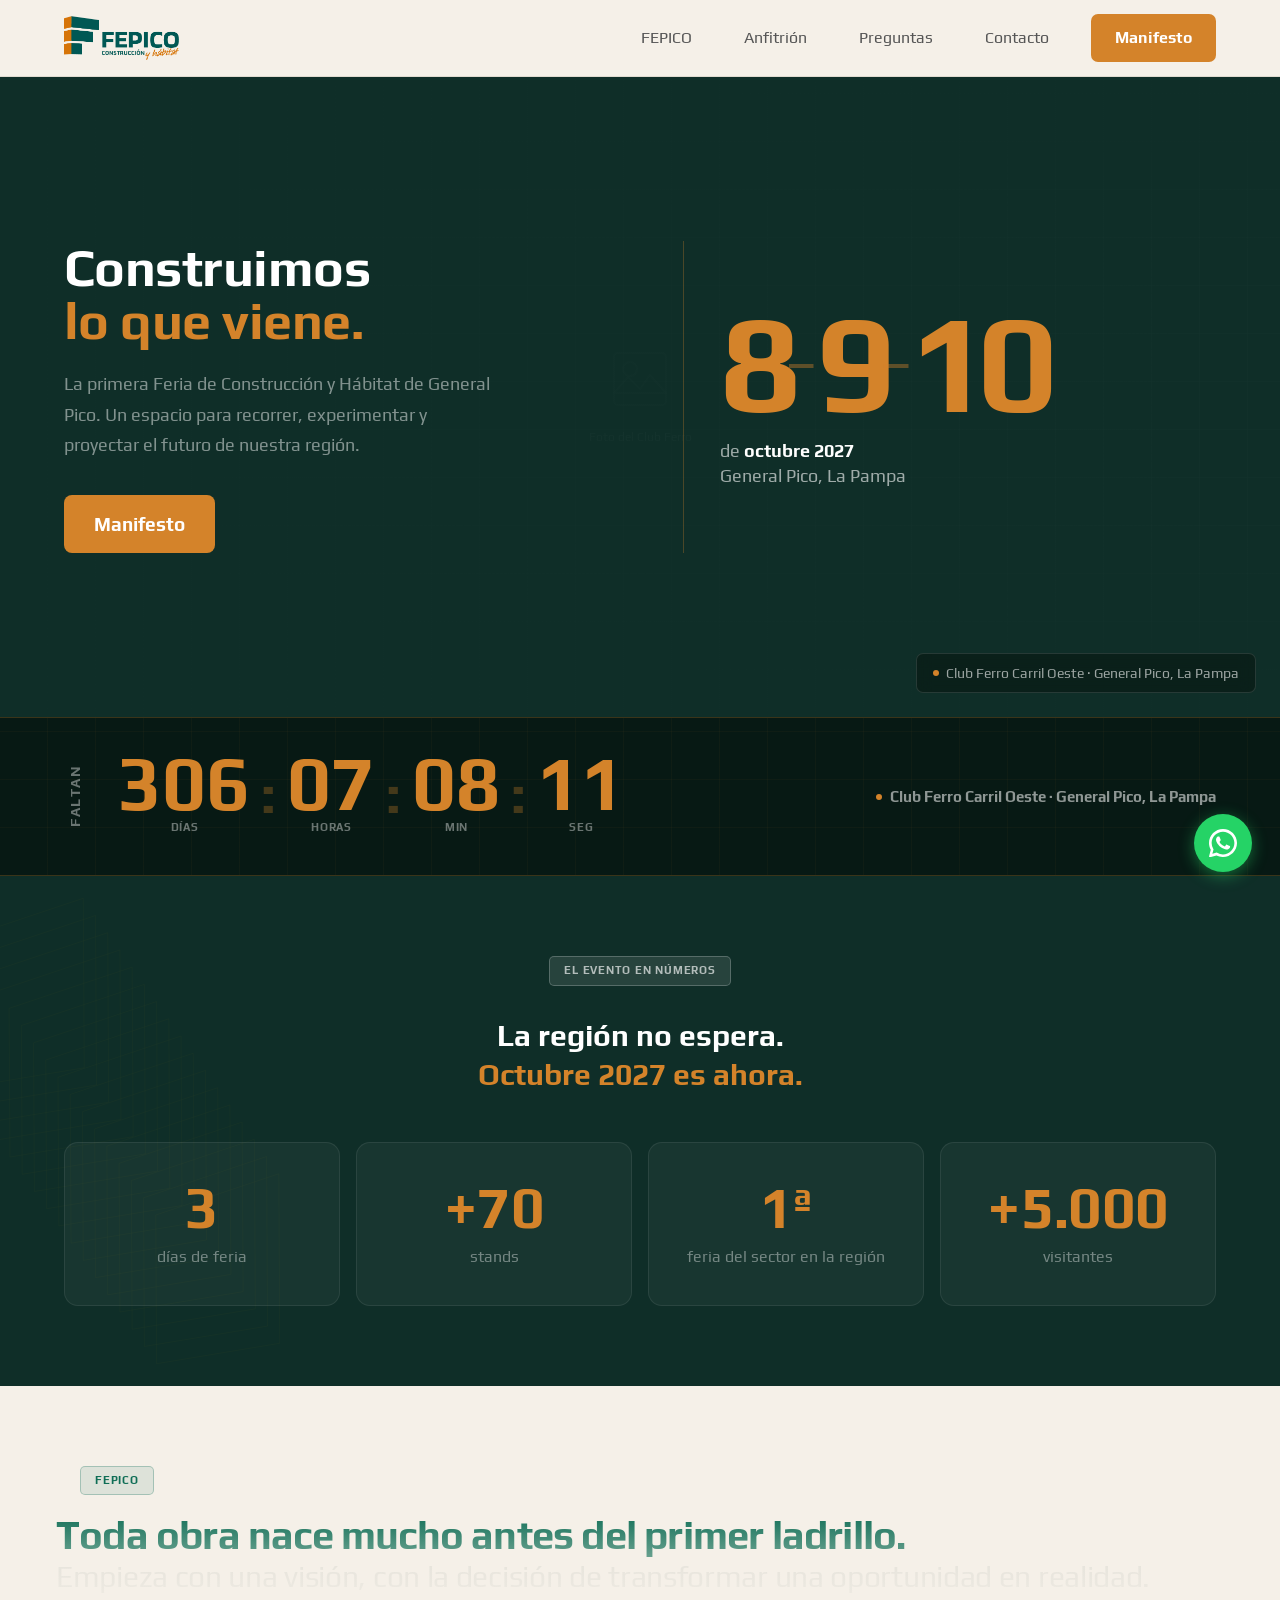
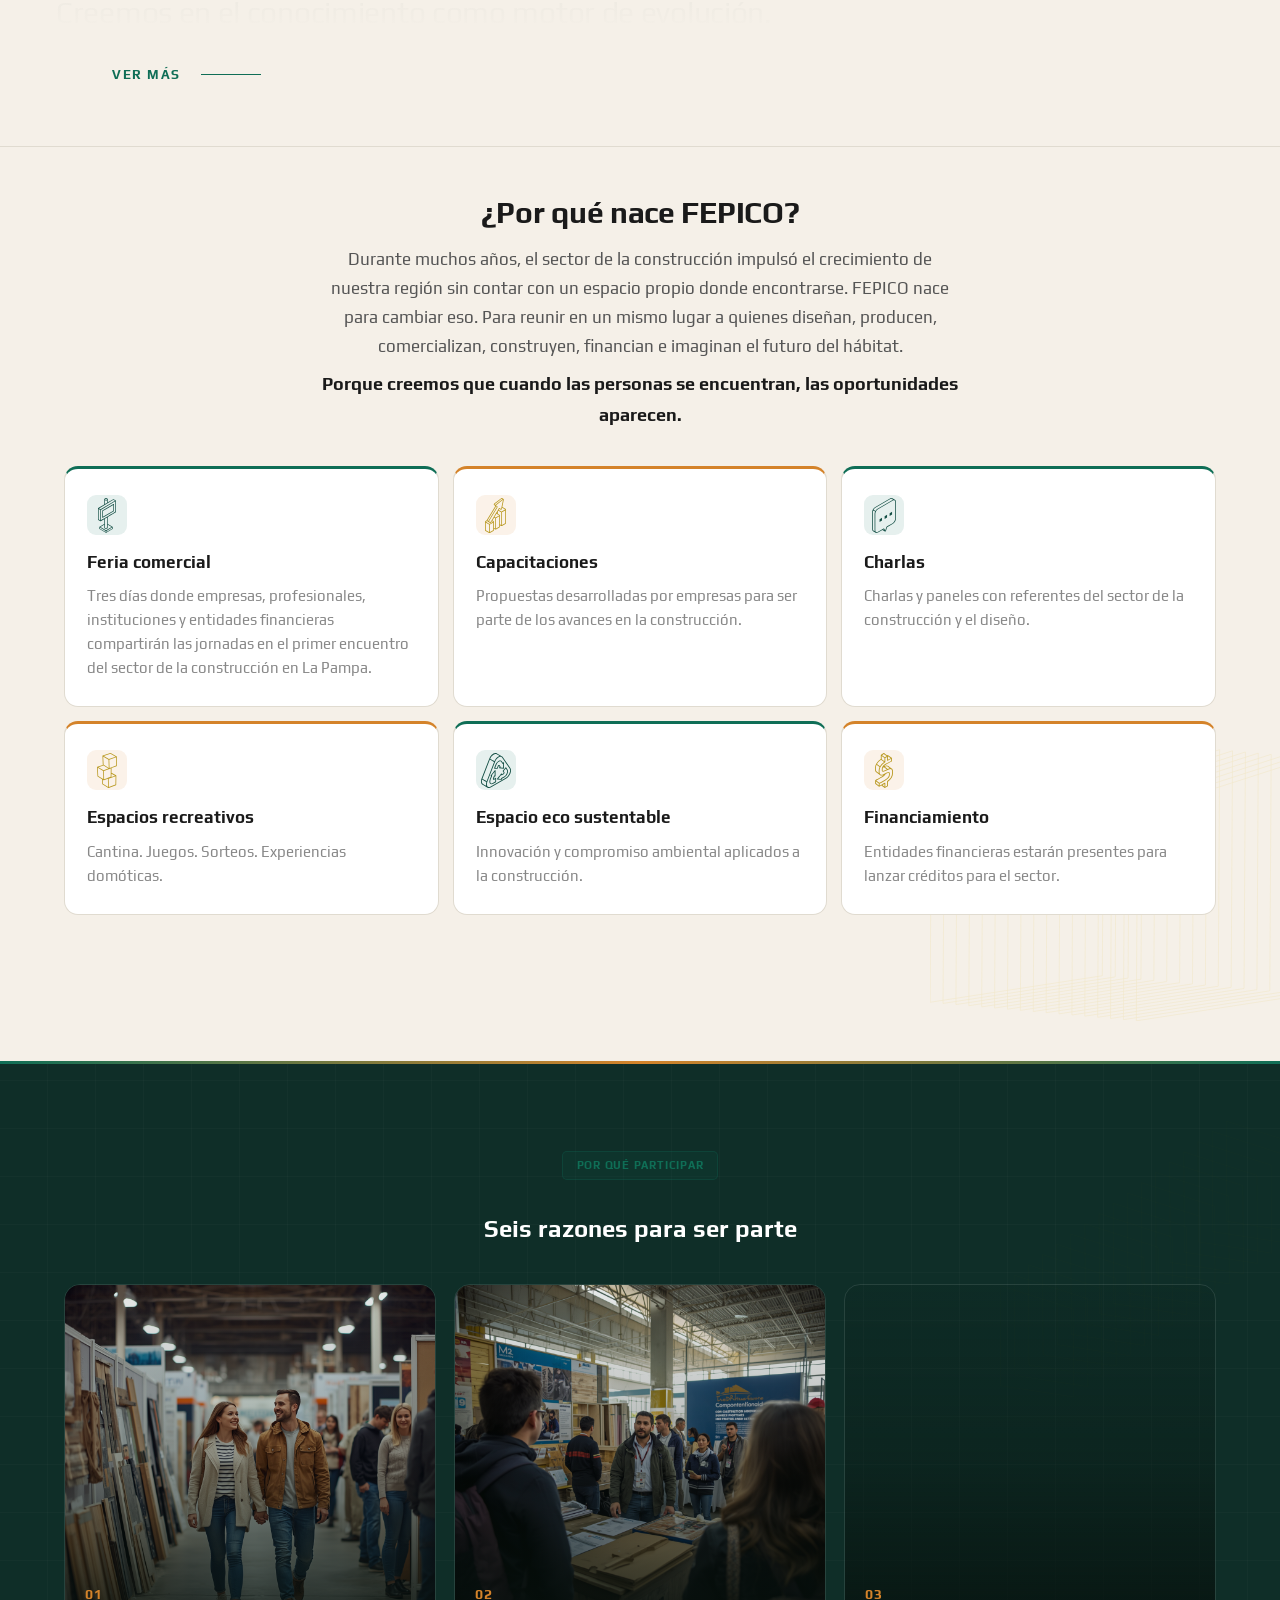
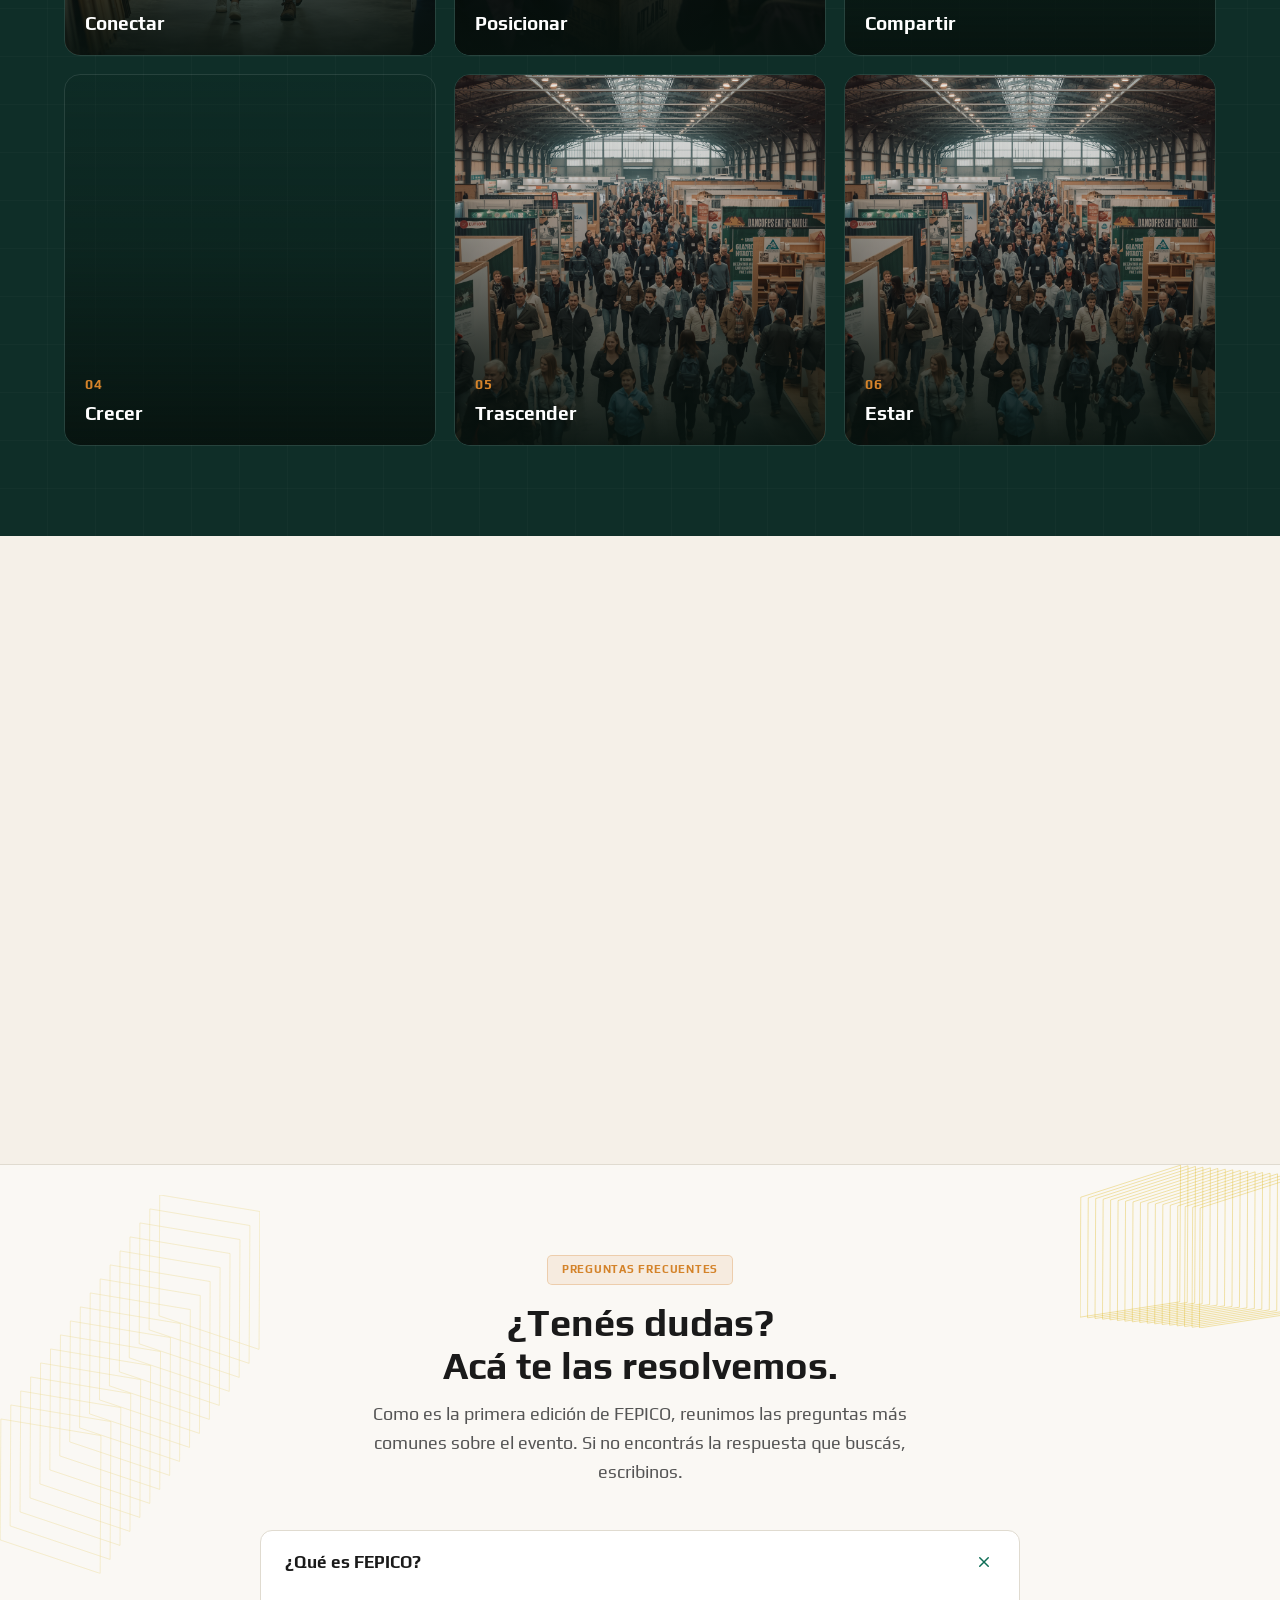
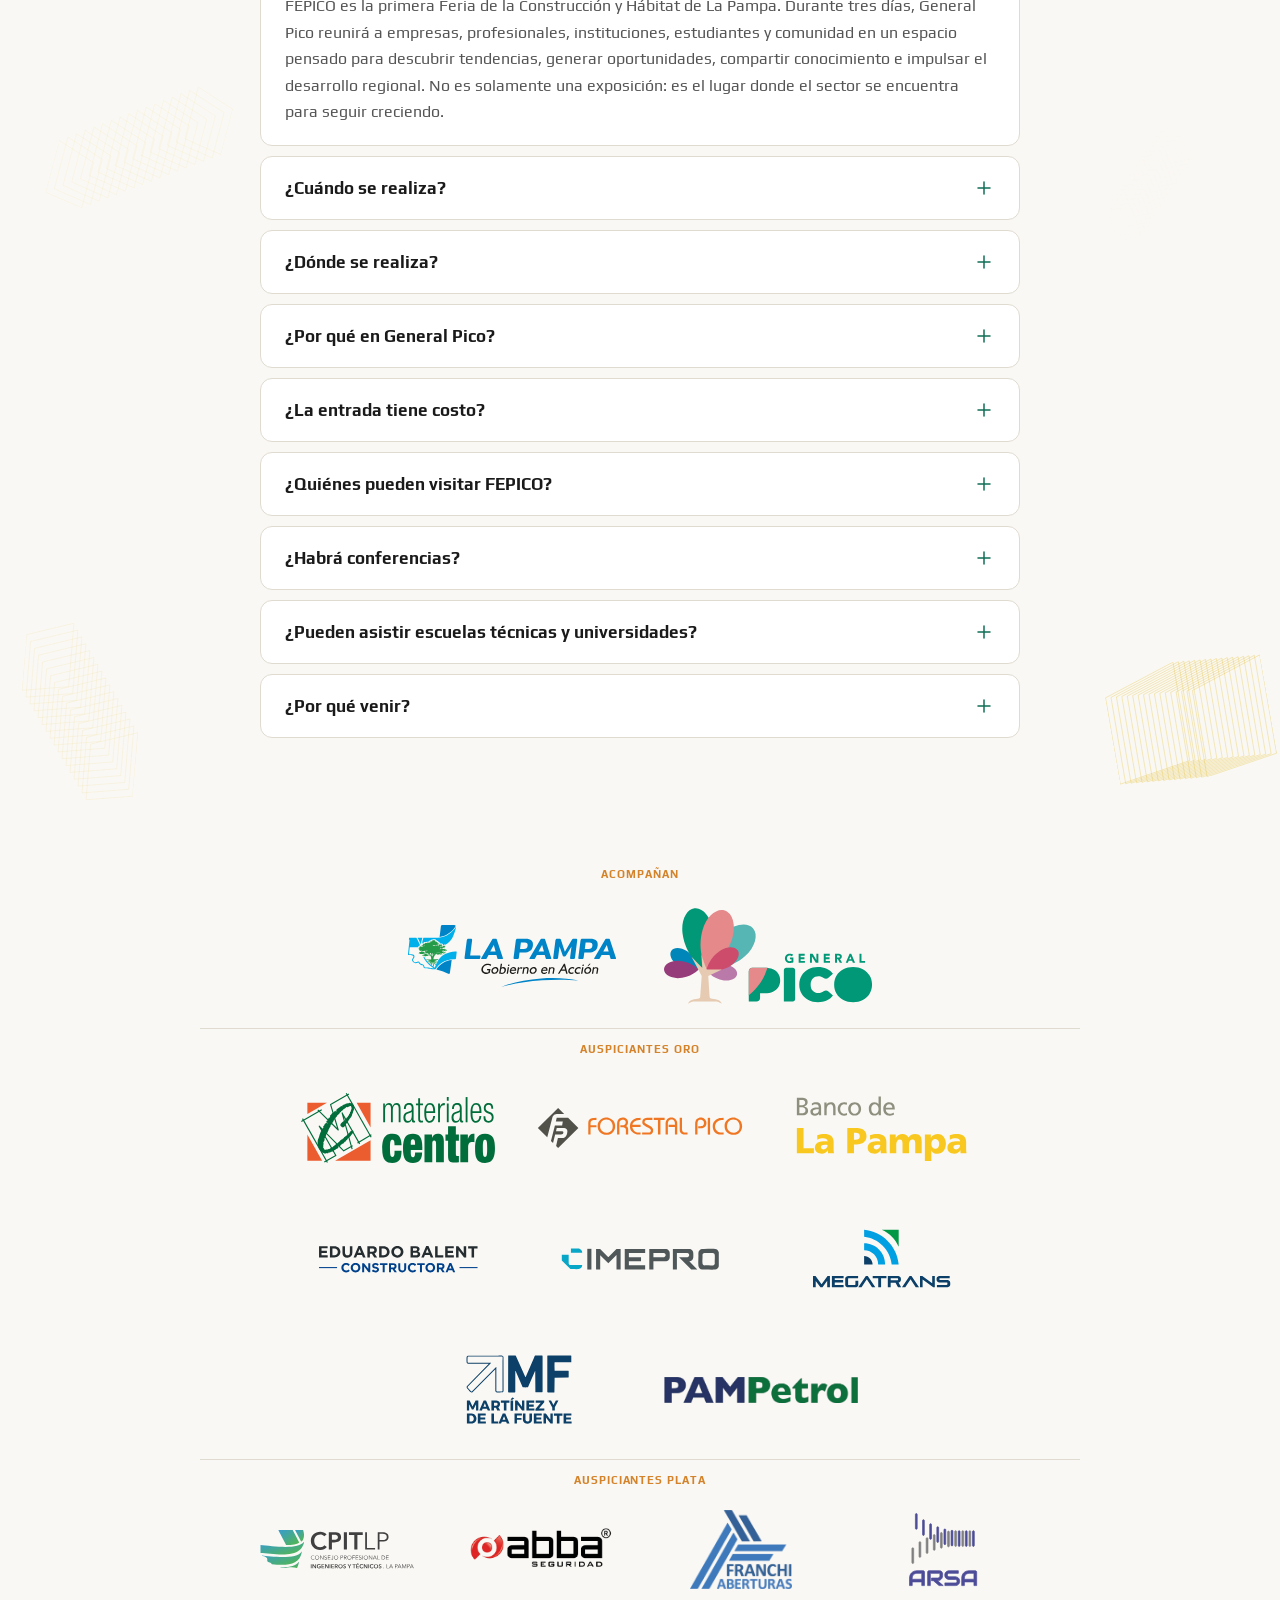
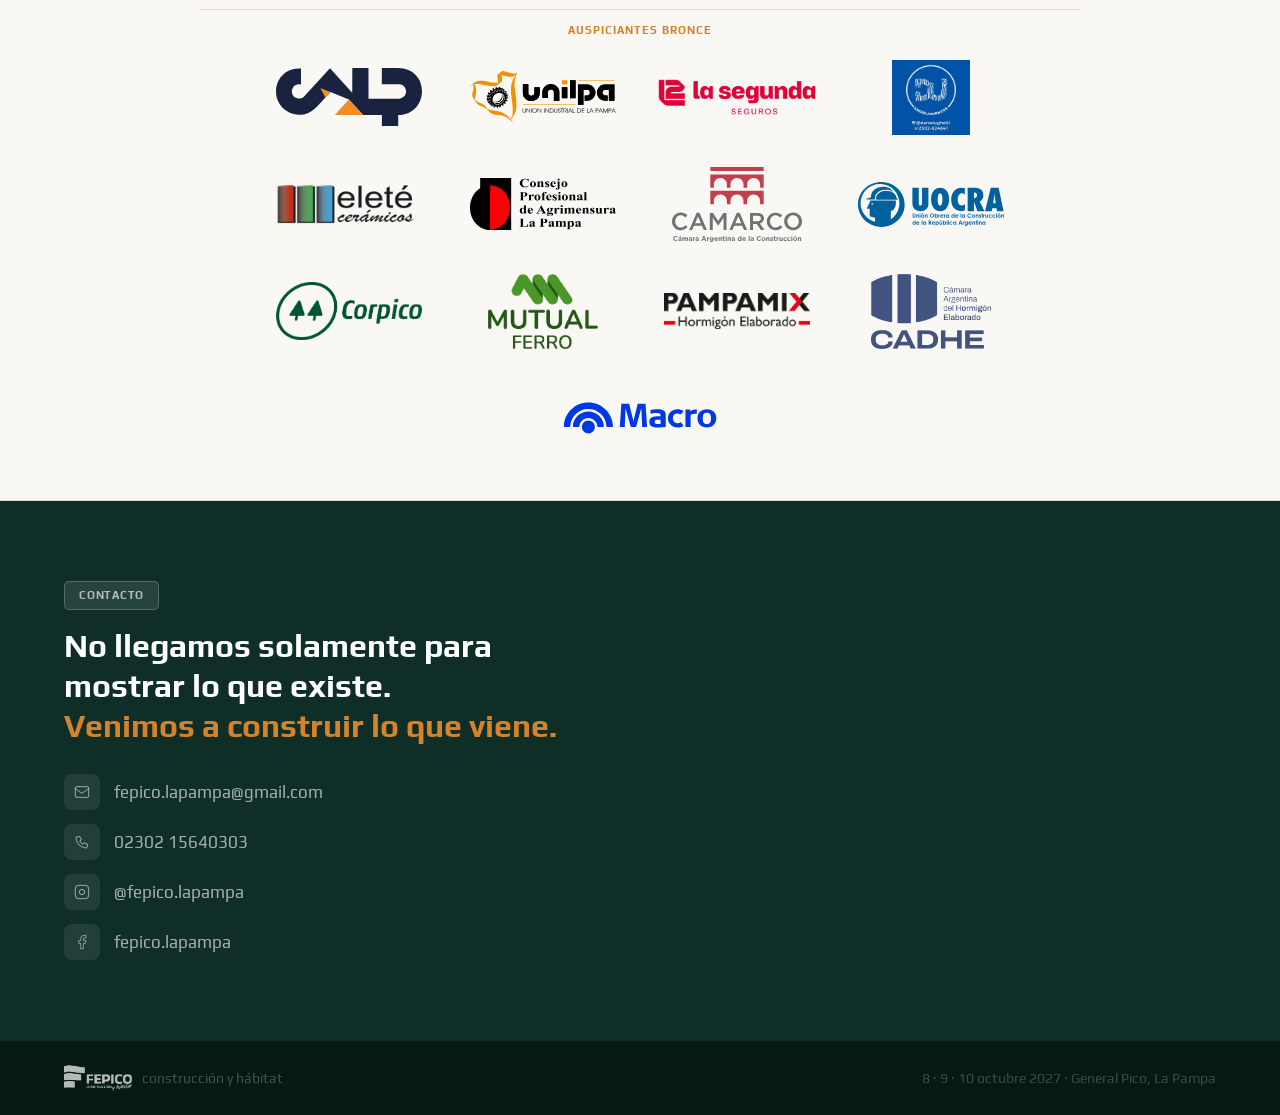
==== commit 39bb75aa: "Hero: quitar horario hasta tener el de 2027 Co-Authored-By: Claude Opus 5.5 <noreply@anthropic.com> " ====
--- a/index.html
+++ b/index.html
@@ -103,10 +103,6 @@
         <span class="hero-dates-num">10</span>
       </div>
       <span class="hero-dates-rest">de <strong>octubre 2027</strong><br>General Pico, La Pampa</span>
-      <span class="hero-dates-hours">
-        <svg width="16" height="16" viewBox="0 0 16 16" fill="none" aria-hidden="true"><circle cx="8" cy="8" r="6.5" stroke="currentColor" stroke-width="1.5"/><path d="M8 4.5V8l2.5 1.5" stroke="currentColor" stroke-width="1.5" stroke-linecap="round" stroke-linejoin="round"/></svg>
-        <span>De <strong>10 a 19 h</strong></span>
-      </span>
     </div>
   </div>
 </section>
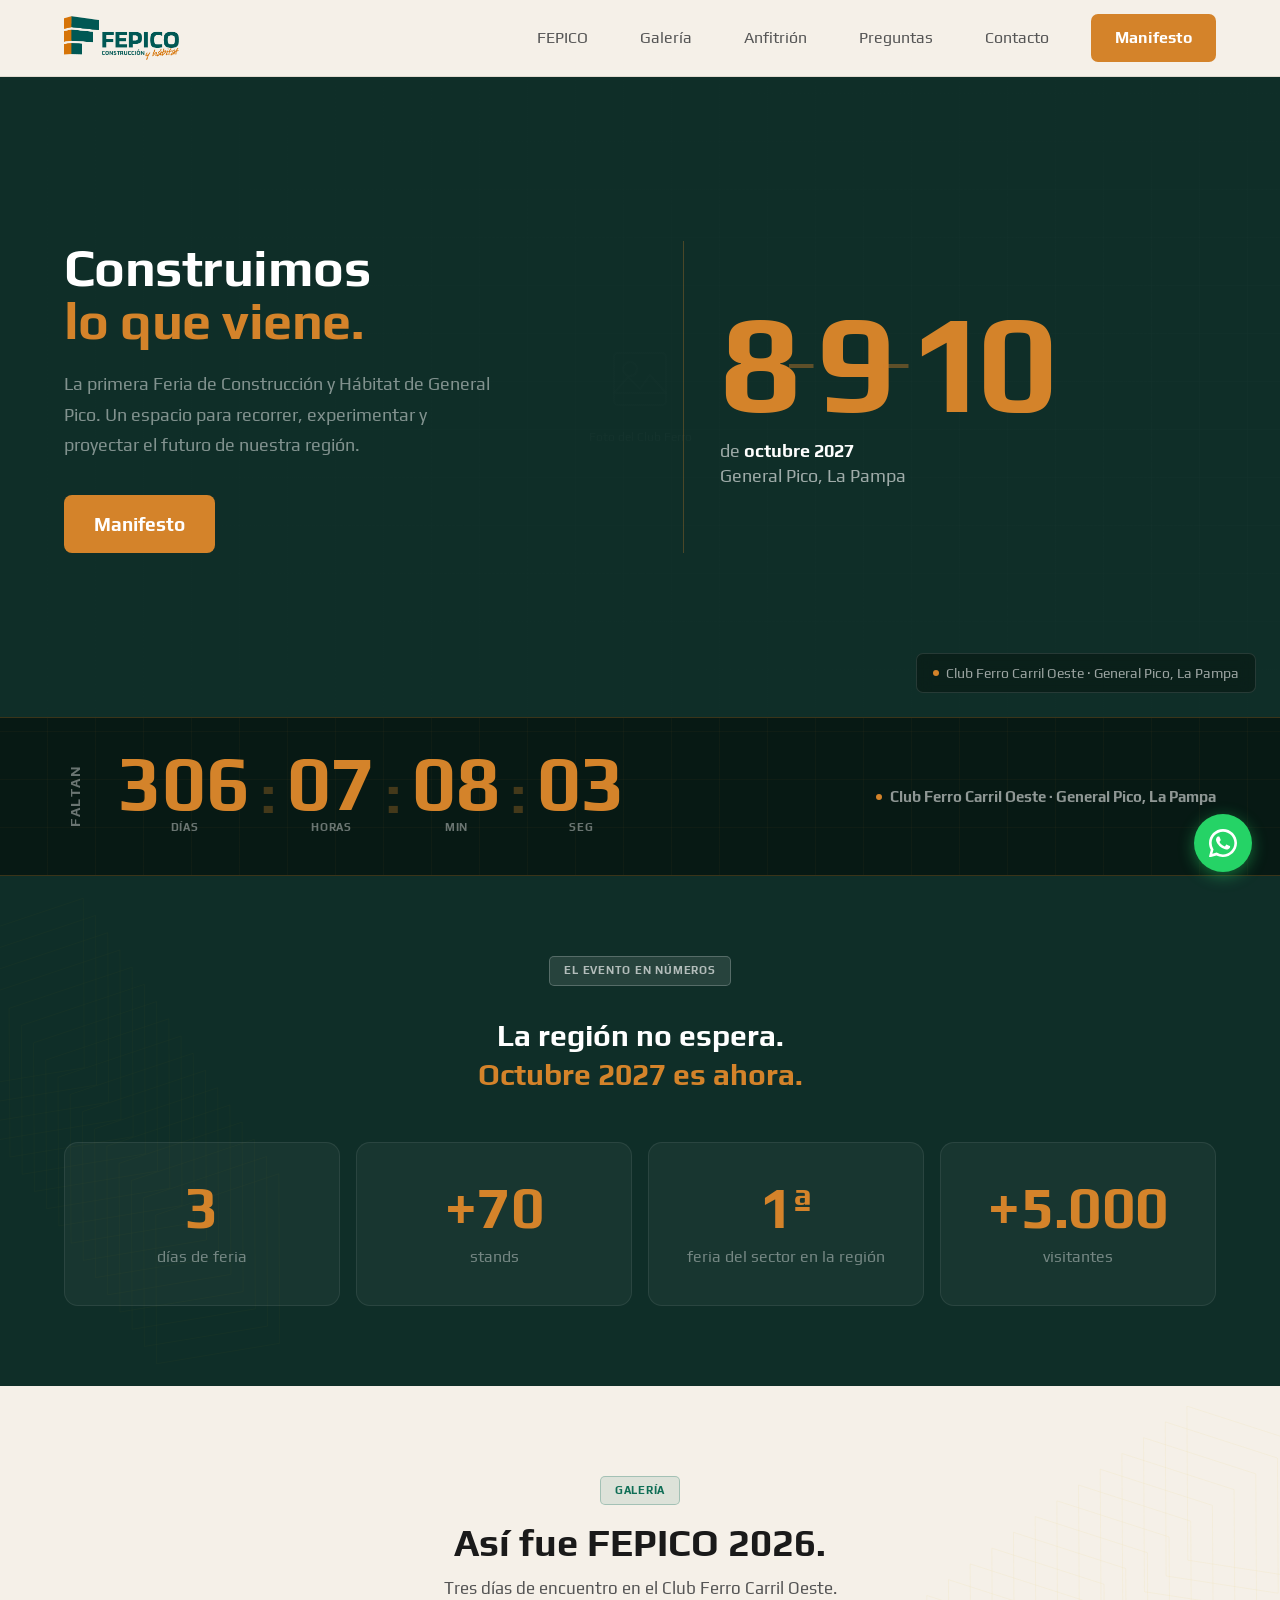
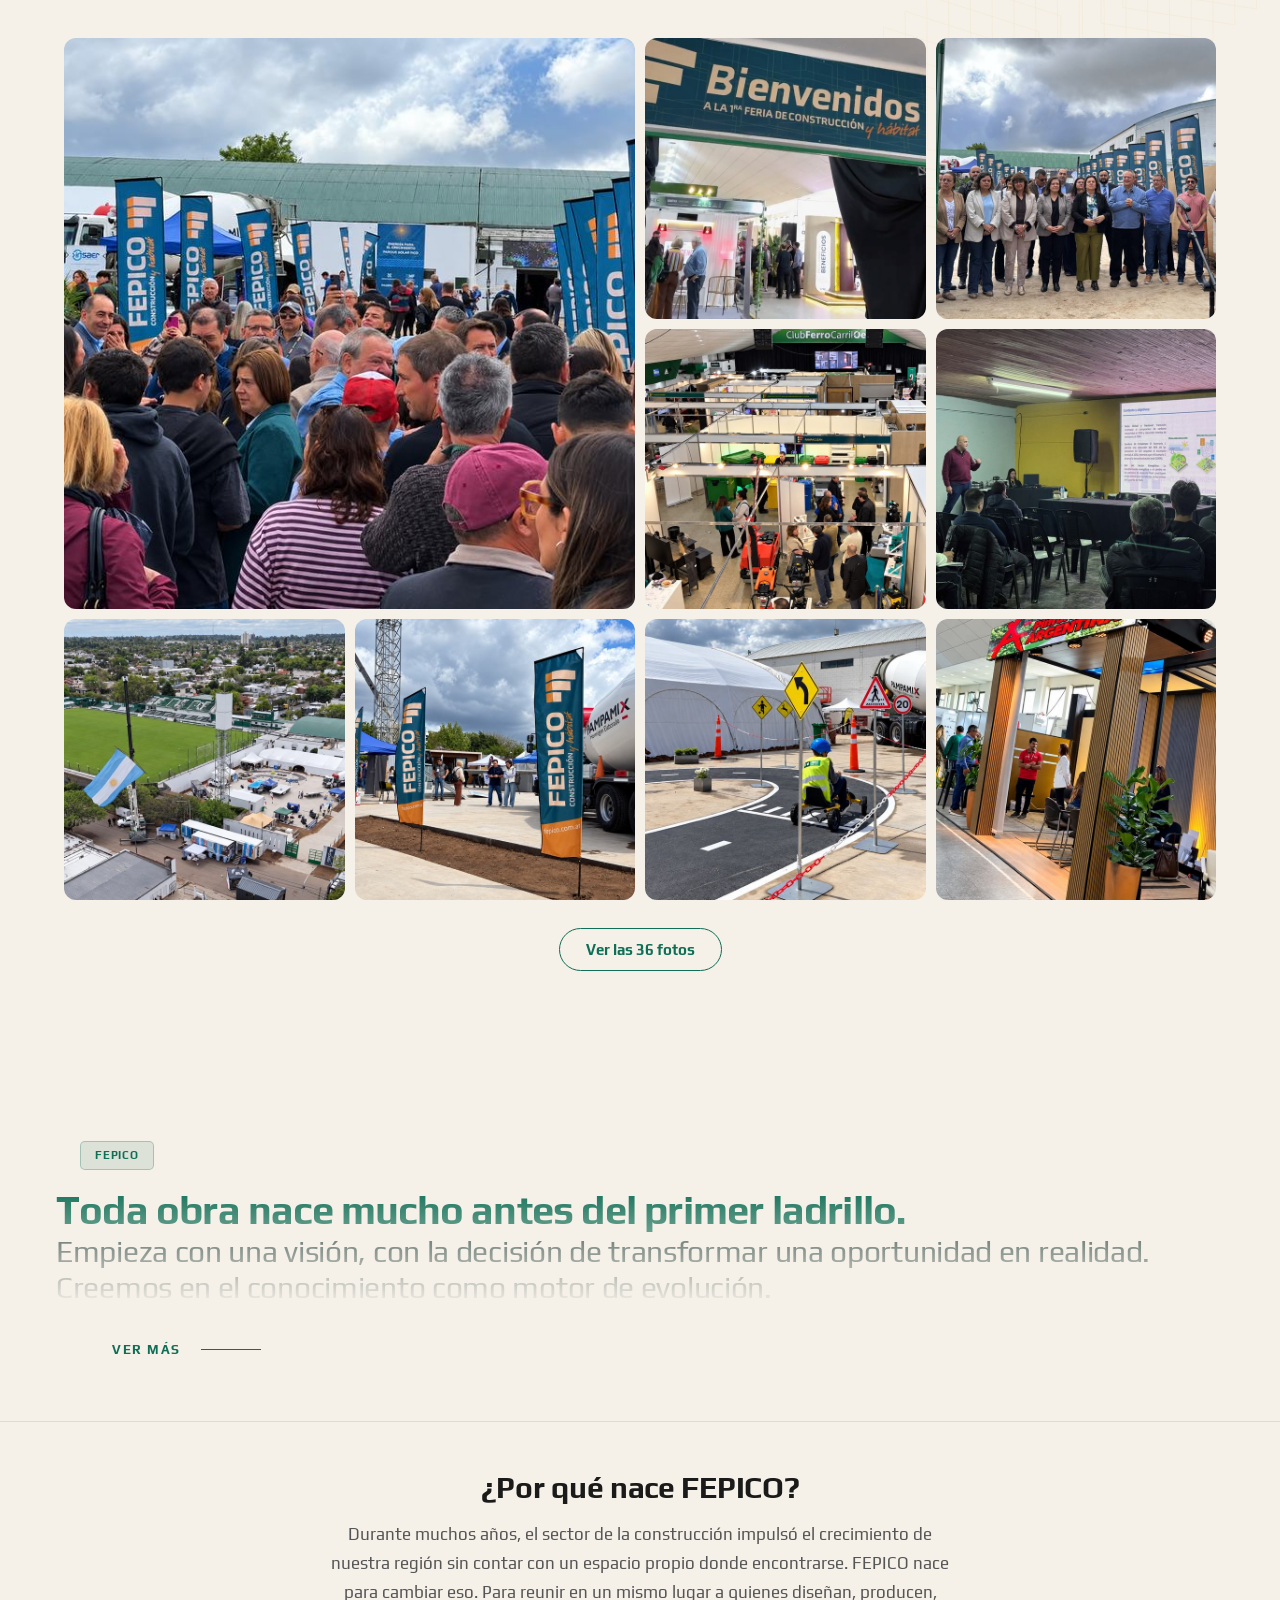
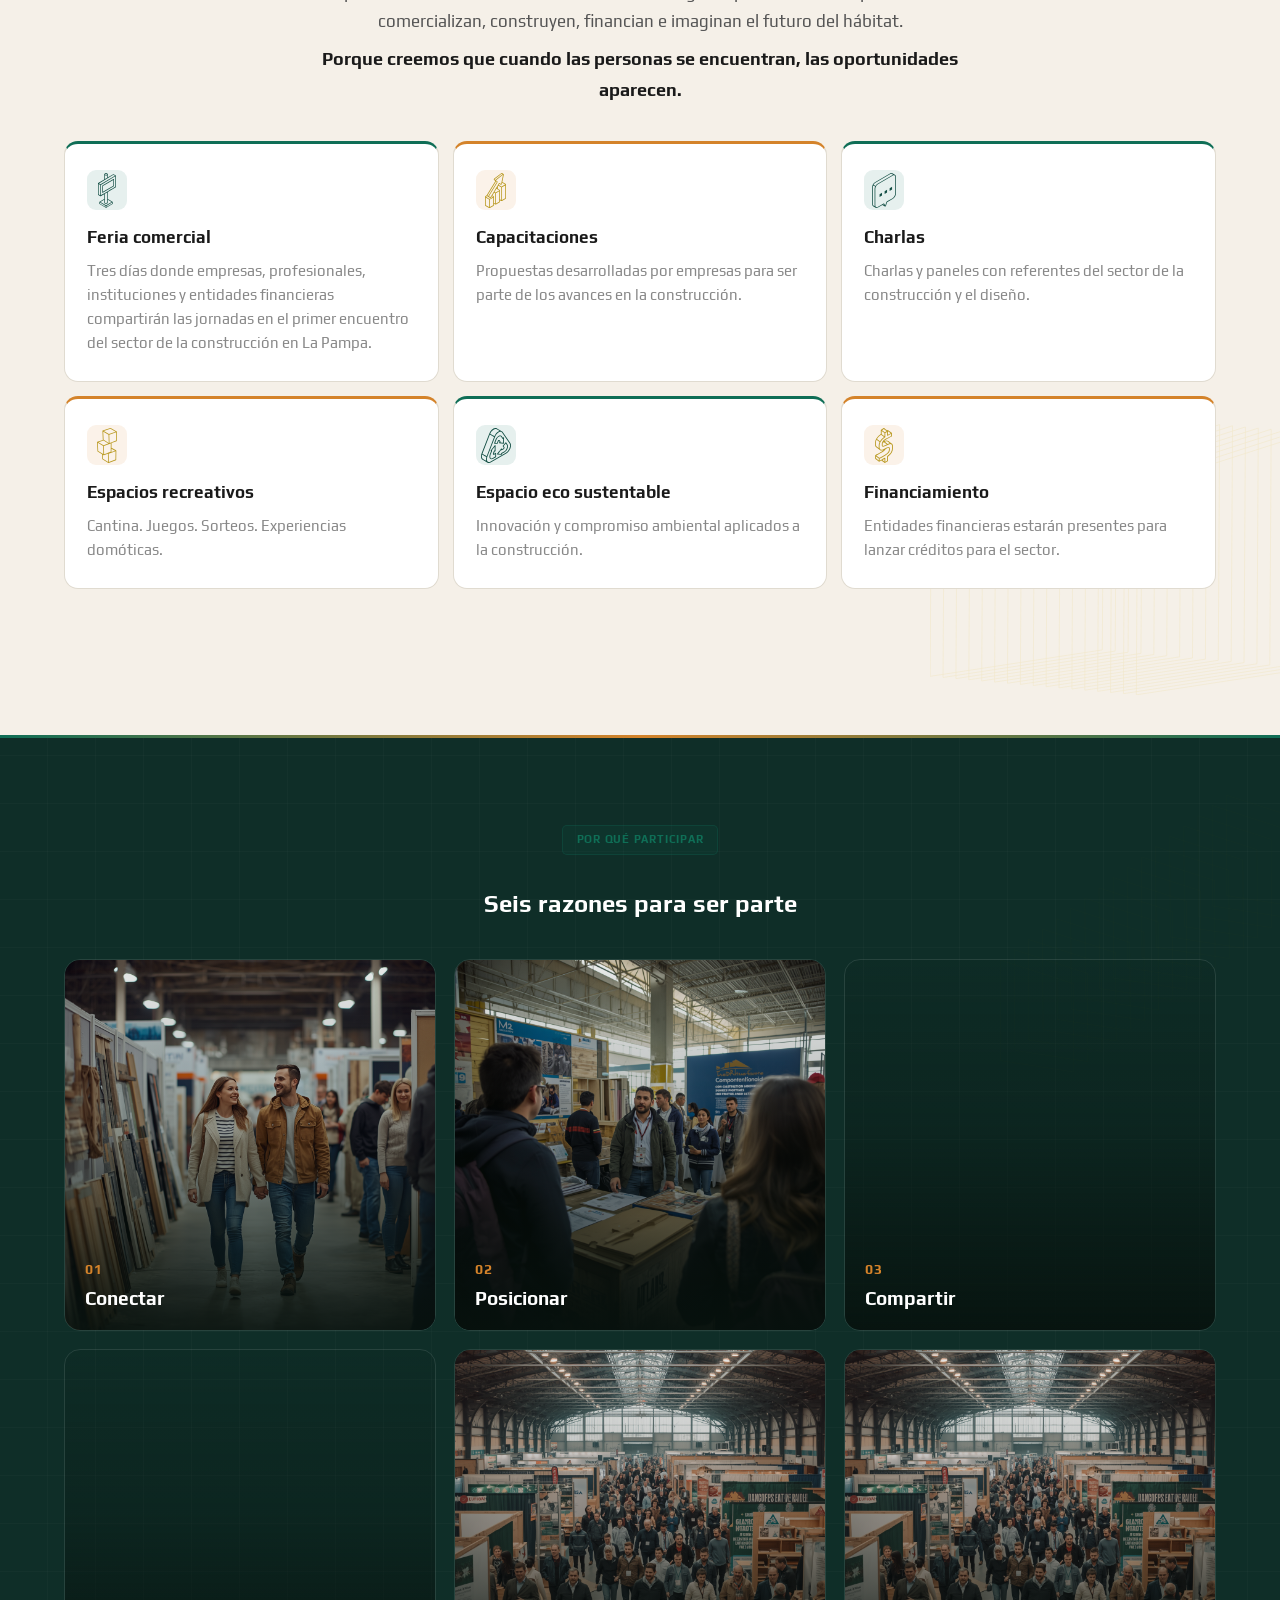
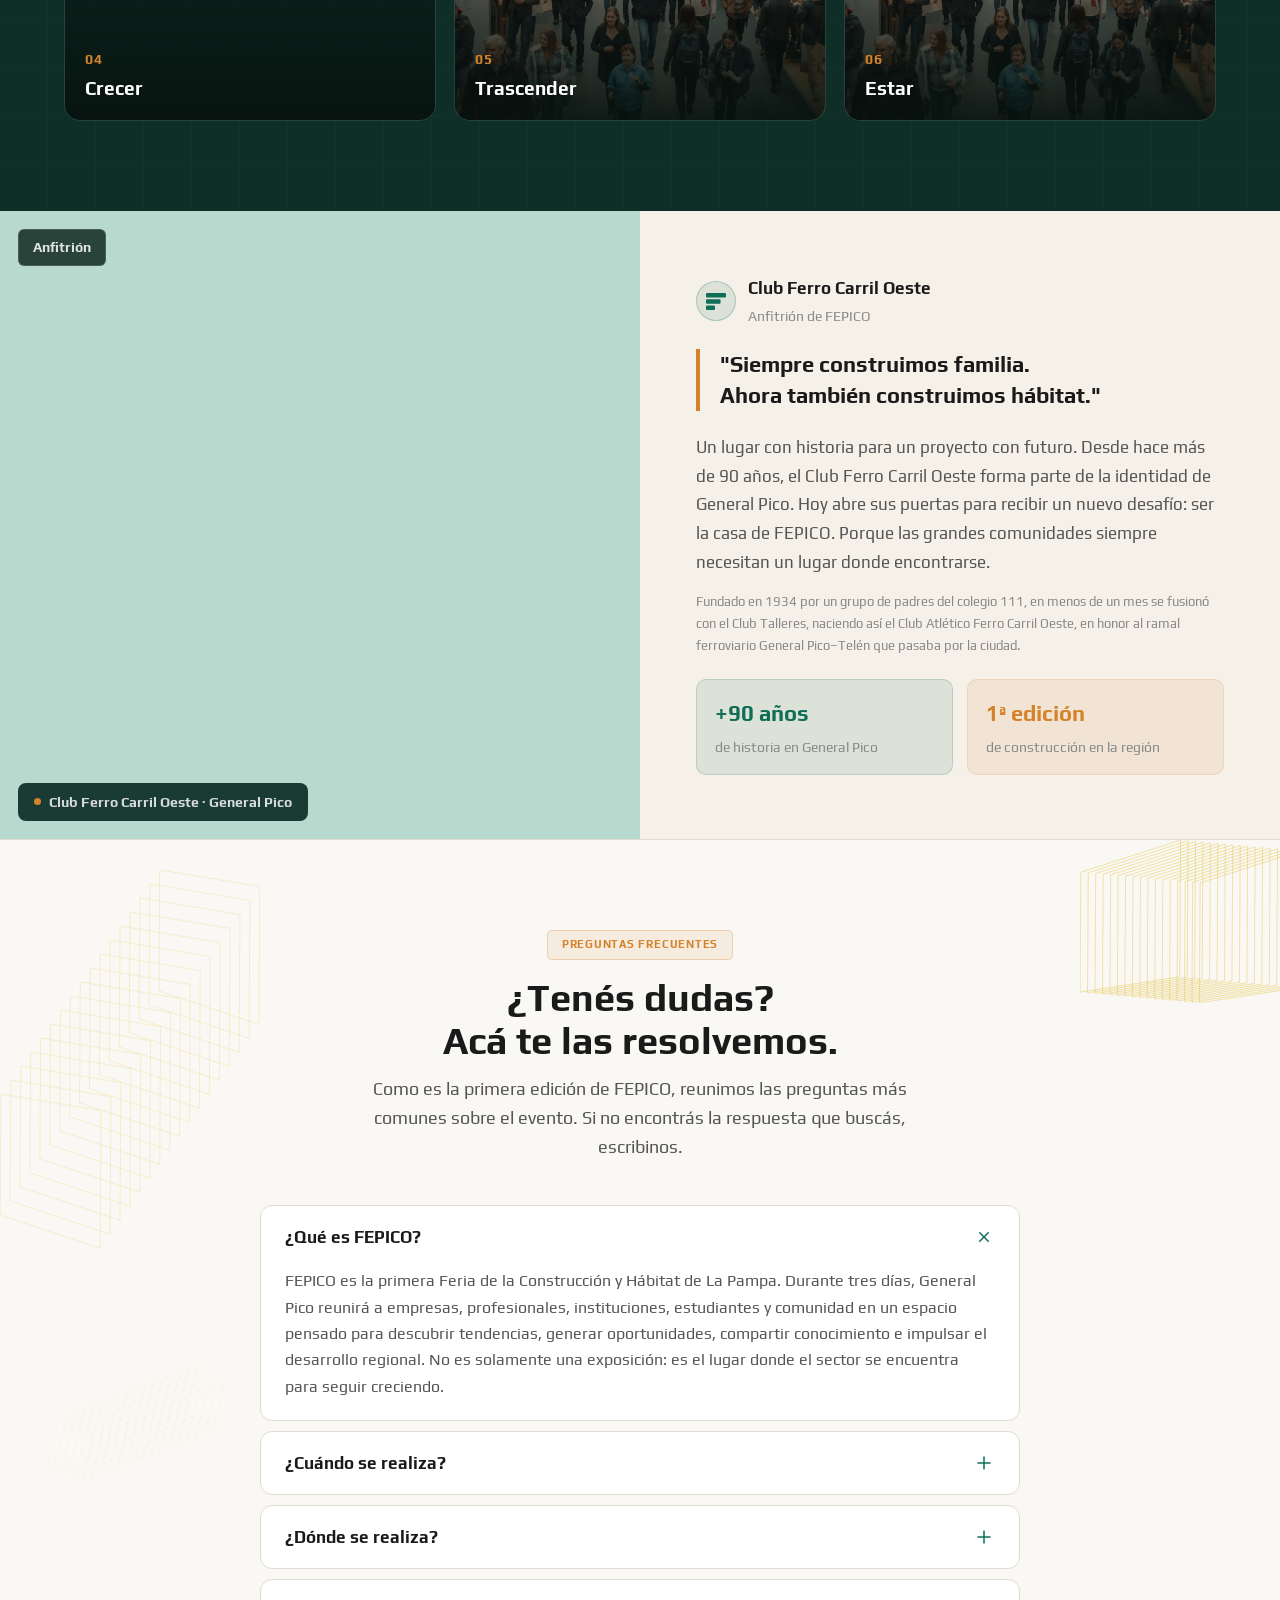
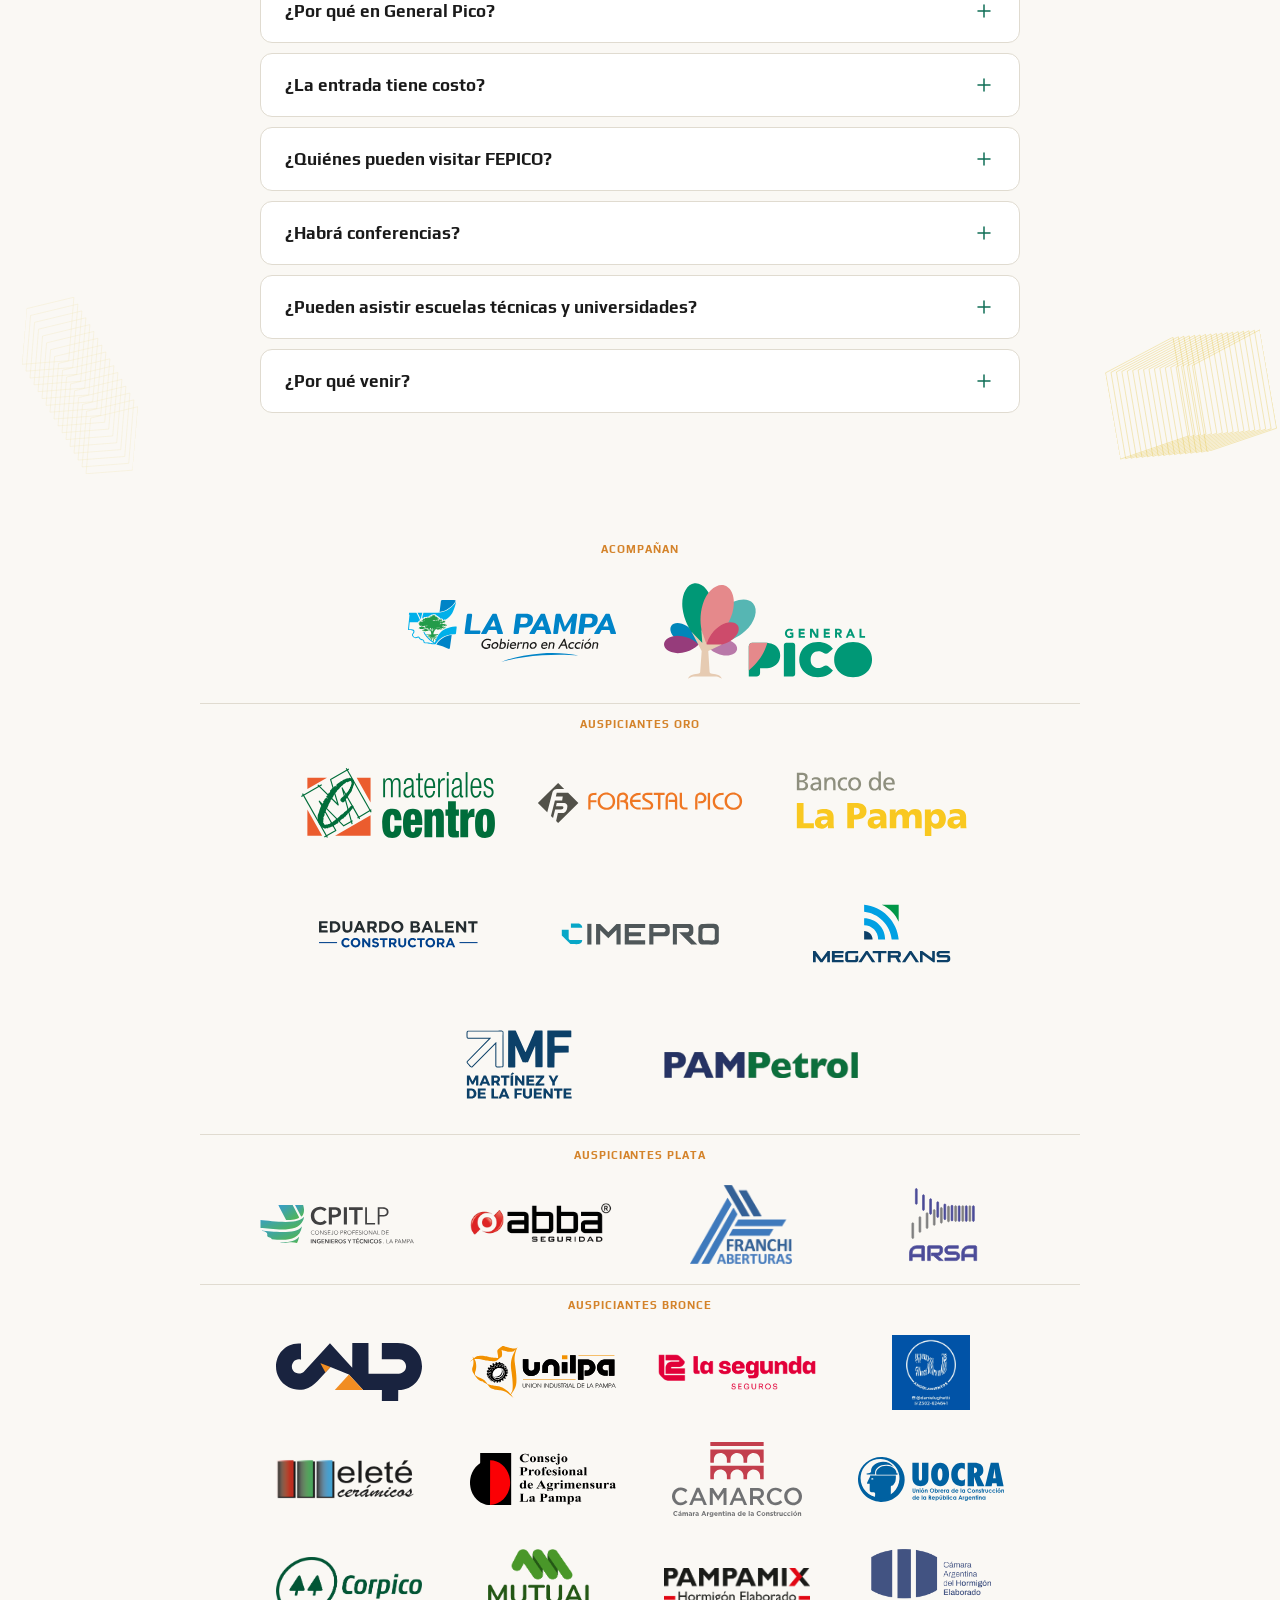
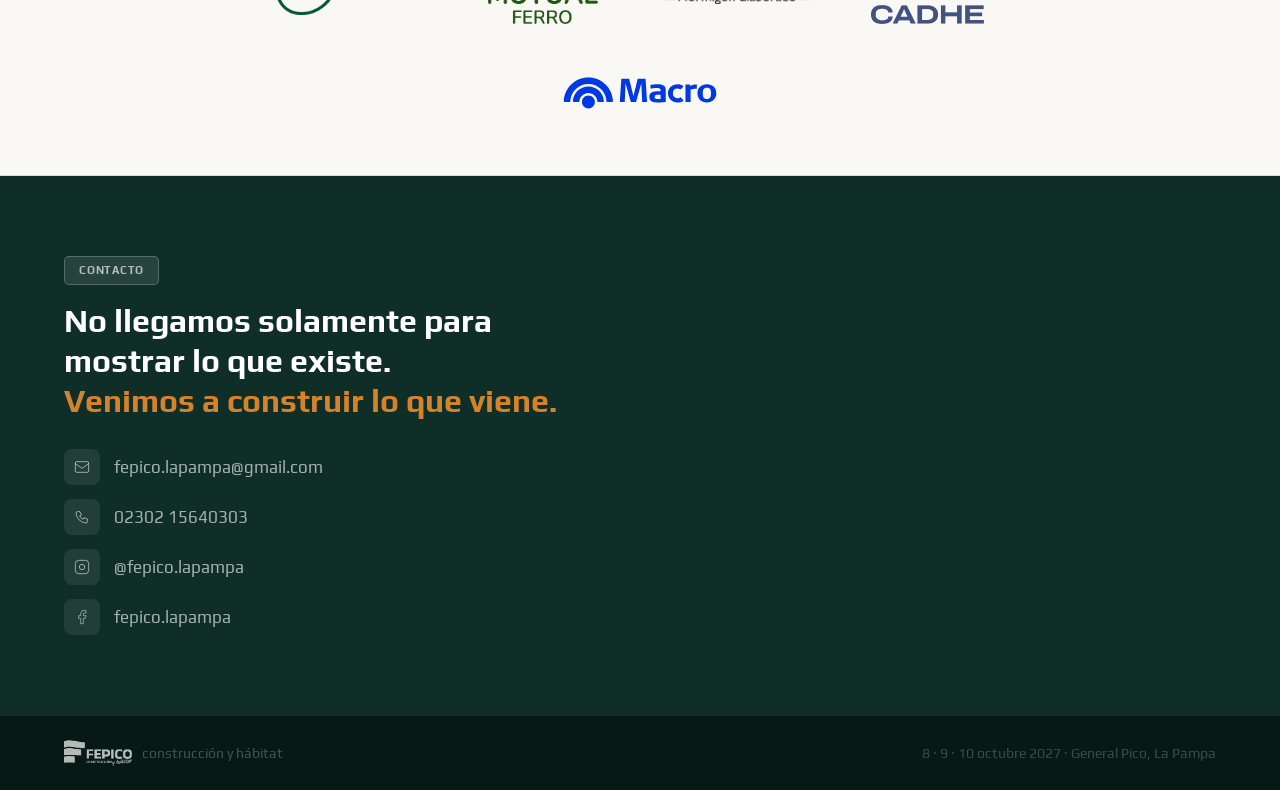
==== commit 1312c99d: "Galería: 36 fotos de FEPICO 2026 con visor a pantalla completa Co-Authored-By: Claude Opus 5.5 <nore" ====
--- a/index.html
+++ b/index.html
@@ -16,7 +16,7 @@
 <link rel="preconnect" href="https://fonts.googleapis.com">
 <link rel="preconnect" href="https://fonts.gstatic.com" crossorigin>
 <link href="https://fonts.googleapis.com/css2?family=Anton&family=Play:wght@400;700&display=swap" rel="stylesheet">
-<link rel="stylesheet" href="assets/styles.css?v=20261021">
+<link rel="stylesheet" href="assets/styles.css?v=20261021b">
 <link rel="icon" type="image/svg+xml" href="assets/logoicon.svg">
 <link rel="apple-touch-icon" href="assets/logoicon.svg">
 <!-- Meta Pixel Code -->
@@ -47,6 +47,7 @@
     </a>
     <nav class="nav-links">
       <a href="#evento" class="nav-link">FEPICO</a>
+      <a href="#galeria" class="nav-link">Galería</a>
       <a href="#anfitrion" class="nav-link">Anfitrión</a>
       <a href="#faq" class="nav-link">Preguntas</a>
       <a href="#contacto" class="nav-link">Contacto</a>
@@ -58,6 +59,7 @@
   </div>
   <div class="nav-mobile">
     <a href="#evento" class="nav-link">FEPICO</a>
+    <a href="#galeria" class="nav-link">Galería</a>
     <a href="#anfitrion" class="nav-link">Anfitrión</a>
     <a href="#faq" class="nav-link">Preguntas</a>
     <a href="#contacto" class="nav-link">Contacto</a>
@@ -147,6 +149,68 @@
   </div>
 </section>
 
+<!-- ============ GALERÍA ============ -->
+<section class="galeria" id="galeria">
+  <img src="assets/Recurso_11.svg" class="deco-galeria" aria-hidden="true">
+  <div class="container">
+    <div class="galeria-head">
+      <span class="tag-teal section-tag">Galería</span>
+      <h2>Así fue FEPICO 2026.</h2>
+      <p class="galeria-sub">Tres días de encuentro en el Club Ferro Carril Oeste.</p>
+    </div>
+    <div class="galeria-grid">
+      <button class="g-item g-item-main" type="button" data-full="assets/galeria/fepico-30.jpg" aria-label="Ver foto 1 de 36"><img src="assets/galeria/fepico-30-mini.jpg" alt="FEPICO 2026 — registro del evento" loading="lazy"></button>
+      <button class="g-item" type="button" data-full="assets/galeria/fepico-10.jpg" aria-label="Ver foto 2 de 36"><img src="assets/galeria/fepico-10-mini.jpg" alt="FEPICO 2026 — registro del evento" loading="lazy"></button>
+      <button class="g-item" type="button" data-full="assets/galeria/fepico-15.jpg" aria-label="Ver foto 3 de 36"><img src="assets/galeria/fepico-15-mini.jpg" alt="FEPICO 2026 — registro del evento" loading="lazy"></button>
+      <button class="g-item" type="button" data-full="assets/galeria/fepico-16.jpg" aria-label="Ver foto 4 de 36"><img src="assets/galeria/fepico-16-mini.jpg" alt="FEPICO 2026 — registro del evento" loading="lazy"></button>
+      <button class="g-item" type="button" data-full="assets/galeria/fepico-12.jpg" aria-label="Ver foto 5 de 36"><img src="assets/galeria/fepico-12-mini.jpg" alt="FEPICO 2026 — registro del evento" loading="lazy"></button>
+      <button class="g-item" type="button" data-full="assets/galeria/fepico-34.jpg" aria-label="Ver foto 6 de 36"><img src="assets/galeria/fepico-34-mini.jpg" alt="FEPICO 2026 — registro del evento" loading="lazy"></button>
+      <button class="g-item" type="button" data-full="assets/galeria/fepico-07.jpg" aria-label="Ver foto 7 de 36"><img src="assets/galeria/fepico-07-mini.jpg" alt="FEPICO 2026 — registro del evento" loading="lazy"></button>
+      <button class="g-item" type="button" data-full="assets/galeria/fepico-26.jpg" aria-label="Ver foto 8 de 36"><img src="assets/galeria/fepico-26-mini.jpg" alt="FEPICO 2026 — registro del evento" loading="lazy"></button>
+      <button class="g-item" type="button" data-full="assets/galeria/fepico-23.jpg" aria-label="Ver foto 9 de 36"><img src="assets/galeria/fepico-23-mini.jpg" alt="FEPICO 2026 — registro del evento" loading="lazy"></button>
+      <button class="g-item g-extra" type="button" data-full="assets/galeria/fepico-01.jpg" aria-label="Ver foto 10 de 36"><img src="assets/galeria/fepico-01-mini.jpg" alt="FEPICO 2026 — registro del evento" loading="lazy"></button>
+      <button class="g-item g-extra" type="button" data-full="assets/galeria/fepico-02.jpg" aria-label="Ver foto 11 de 36"><img src="assets/galeria/fepico-02-mini.jpg" alt="FEPICO 2026 — registro del evento" loading="lazy"></button>
+      <button class="g-item g-extra" type="button" data-full="assets/galeria/fepico-03.jpg" aria-label="Ver foto 12 de 36"><img src="assets/galeria/fepico-03-mini.jpg" alt="FEPICO 2026 — registro del evento" loading="lazy"></button>
+      <button class="g-item g-extra" type="button" data-full="assets/galeria/fepico-04.jpg" aria-label="Ver foto 13 de 36"><img src="assets/galeria/fepico-04-mini.jpg" alt="FEPICO 2026 — registro del evento" loading="lazy"></button>
+      <button class="g-item g-extra" type="button" data-full="assets/galeria/fepico-05.jpg" aria-label="Ver foto 14 de 36"><img src="assets/galeria/fepico-05-mini.jpg" alt="FEPICO 2026 — registro del evento" loading="lazy"></button>
+      <button class="g-item g-extra" type="button" data-full="assets/galeria/fepico-06.jpg" aria-label="Ver foto 15 de 36"><img src="assets/galeria/fepico-06-mini.jpg" alt="FEPICO 2026 — registro del evento" loading="lazy"></button>
+      <button class="g-item g-extra" type="button" data-full="assets/galeria/fepico-08.jpg" aria-label="Ver foto 16 de 36"><img src="assets/galeria/fepico-08-mini.jpg" alt="FEPICO 2026 — registro del evento" loading="lazy"></button>
+      <button class="g-item g-extra" type="button" data-full="assets/galeria/fepico-09.jpg" aria-label="Ver foto 17 de 36"><img src="assets/galeria/fepico-09-mini.jpg" alt="FEPICO 2026 — registro del evento" loading="lazy"></button>
+      <button class="g-item g-extra" type="button" data-full="assets/galeria/fepico-11.jpg" aria-label="Ver foto 18 de 36"><img src="assets/galeria/fepico-11-mini.jpg" alt="FEPICO 2026 — registro del evento" loading="lazy"></button>
+      <button class="g-item g-extra" type="button" data-full="assets/galeria/fepico-13.jpg" aria-label="Ver foto 19 de 36"><img src="assets/galeria/fepico-13-mini.jpg" alt="FEPICO 2026 — registro del evento" loading="lazy"></button>
+      <button class="g-item g-extra" type="button" data-full="assets/galeria/fepico-14.jpg" aria-label="Ver foto 20 de 36"><img src="assets/galeria/fepico-14-mini.jpg" alt="FEPICO 2026 — registro del evento" loading="lazy"></button>
+      <button class="g-item g-extra" type="button" data-full="assets/galeria/fepico-17.jpg" aria-label="Ver foto 21 de 36"><img src="assets/galeria/fepico-17-mini.jpg" alt="FEPICO 2026 — registro del evento" loading="lazy"></button>
+      <button class="g-item g-extra" type="button" data-full="assets/galeria/fepico-18.jpg" aria-label="Ver foto 22 de 36"><img src="assets/galeria/fepico-18-mini.jpg" alt="FEPICO 2026 — registro del evento" loading="lazy"></button>
+      <button class="g-item g-extra" type="button" data-full="assets/galeria/fepico-19.jpg" aria-label="Ver foto 23 de 36"><img src="assets/galeria/fepico-19-mini.jpg" alt="FEPICO 2026 — registro del evento" loading="lazy"></button>
+      <button class="g-item g-extra" type="button" data-full="assets/galeria/fepico-20.jpg" aria-label="Ver foto 24 de 36"><img src="assets/galeria/fepico-20-mini.jpg" alt="FEPICO 2026 — registro del evento" loading="lazy"></button>
+      <button class="g-item g-extra" type="button" data-full="assets/galeria/fepico-21.jpg" aria-label="Ver foto 25 de 36"><img src="assets/galeria/fepico-21-mini.jpg" alt="FEPICO 2026 — registro del evento" loading="lazy"></button>
+      <button class="g-item g-extra" type="button" data-full="assets/galeria/fepico-22.jpg" aria-label="Ver foto 26 de 36"><img src="assets/galeria/fepico-22-mini.jpg" alt="FEPICO 2026 — registro del evento" loading="lazy"></button>
+      <button class="g-item g-extra" type="button" data-full="assets/galeria/fepico-24.jpg" aria-label="Ver foto 27 de 36"><img src="assets/galeria/fepico-24-mini.jpg" alt="FEPICO 2026 — registro del evento" loading="lazy"></button>
+      <button class="g-item g-extra" type="button" data-full="assets/galeria/fepico-25.jpg" aria-label="Ver foto 28 de 36"><img src="assets/galeria/fepico-25-mini.jpg" alt="FEPICO 2026 — registro del evento" loading="lazy"></button>
+      <button class="g-item g-extra" type="button" data-full="assets/galeria/fepico-27.jpg" aria-label="Ver foto 29 de 36"><img src="assets/galeria/fepico-27-mini.jpg" alt="FEPICO 2026 — registro del evento" loading="lazy"></button>
+      <button class="g-item g-extra" type="button" data-full="assets/galeria/fepico-28.jpg" aria-label="Ver foto 30 de 36"><img src="assets/galeria/fepico-28-mini.jpg" alt="FEPICO 2026 — registro del evento" loading="lazy"></button>
+      <button class="g-item g-extra" type="button" data-full="assets/galeria/fepico-29.jpg" aria-label="Ver foto 31 de 36"><img src="assets/galeria/fepico-29-mini.jpg" alt="FEPICO 2026 — registro del evento" loading="lazy"></button>
+      <button class="g-item g-extra" type="button" data-full="assets/galeria/fepico-31.jpg" aria-label="Ver foto 32 de 36"><img src="assets/galeria/fepico-31-mini.jpg" alt="FEPICO 2026 — registro del evento" loading="lazy"></button>
+      <button class="g-item g-extra" type="button" data-full="assets/galeria/fepico-32.jpg" aria-label="Ver foto 33 de 36"><img src="assets/galeria/fepico-32-mini.jpg" alt="FEPICO 2026 — registro del evento" loading="lazy"></button>
+      <button class="g-item g-extra" type="button" data-full="assets/galeria/fepico-33.jpg" aria-label="Ver foto 34 de 36"><img src="assets/galeria/fepico-33-mini.jpg" alt="FEPICO 2026 — registro del evento" loading="lazy"></button>
+      <button class="g-item g-extra" type="button" data-full="assets/galeria/fepico-35.jpg" aria-label="Ver foto 35 de 36"><img src="assets/galeria/fepico-35-mini.jpg" alt="FEPICO 2026 — registro del evento" loading="lazy"></button>
+      <button class="g-item g-extra" type="button" data-full="assets/galeria/fepico-36.jpg" aria-label="Ver foto 36 de 36"><img src="assets/galeria/fepico-36-mini.jpg" alt="FEPICO 2026 — registro del evento" loading="lazy"></button>
+    </div>
+    <div class="galeria-more-wrap">
+      <button class="galeria-more" type="button" aria-expanded="false">Ver las 36 fotos</button>
+    </div>
+  </div>
+</section>
+
+<!-- Visor de fotos -->
+<div class="lightbox" aria-hidden="true" role="dialog" aria-label="Foto ampliada">
+  <button class="lb-close" type="button" aria-label="Cerrar">&times;</button>
+  <button class="lb-prev" type="button" aria-label="Foto anterior">&#8249;</button>
+  <img class="lb-img" src="" alt="FEPICO 2026 — registro del evento">
+  <button class="lb-next" type="button" aria-label="Foto siguiente">&#8250;</button>
+  <span class="lb-count"></span>
+</div>
+
 <!-- ============ FEPICO (ex El evento) ============ -->
 <section class="fepico-section" id="evento">
   <img src="assets/Recurso_12.svg" class="deco-fepico" aria-hidden="true">
@@ -409,26 +473,6 @@
         </div>
       </div>
     </div>
-  </div>
-</section>
-
-<!-- ============ GALERÍA ============ -->
-<section class="galeria" id="galeria" style="display:none;">
-  <img src="assets/Recurso_11.svg" class="deco-galeria" aria-hidden="true">
-  <div class="container">
-    <span class="tag-teal section-tag">Galería</span>
-    <h2>El espacio que<br>nos espera.</h2>
-    <div class="galeria-grid">
-      <div class="g-main">
-        <div class="g-main-bg" style="background-image: url('https://images.unsplash.com/photo-1497366216548-37526070297c?w=900&q=80'); background-size:cover; background-position:center;"></div>
-        <div class="g-main-cap">Club Ferro · salón principal</div>
-      </div>
-      <div class="g-sm" style="background-image: url('https://images.unsplash.com/photo-1540575467063-178a50c2df87?w=600&q=80'); background-size:cover; background-position:center;"></div>
-      <div class="g-sm" style="background-image: url('https://images.unsplash.com/photo-1511578314322-379afb476865?w=600&q=80'); background-size:cover; background-position:center;"></div>
-      <div class="g-sm" style="background-image: url('https://images.unsplash.com/photo-1587825140708-dfaf72ae4b04?w=600&q=80'); background-size:cover; background-position:center;"></div>
-      <div class="g-sm" style="background-image: url('https://images.unsplash.com/photo-1505373877841-8d25f7d46678?w=600&q=80'); background-size:cover; background-position:center;"></div>
-    </div>
-    <p class="galeria-note">* Imágenes del Club Ferro · se reemplazan con fotos reales del espacio próximamente</p>
   </div>
 </section>
 
@@ -844,6 +888,50 @@
   }
 
   /* ============ SMOOTH SCROLL para anchors ============ */
+  // Galería: ver todas + visor
+  const gItems = [...document.querySelectorAll('.g-item')];
+  const moreBtn = document.querySelector('.galeria-more');
+  if (moreBtn) moreBtn.addEventListener('click', () => {
+    const grid = document.querySelector('.galeria-grid');
+    const open = grid.classList.toggle('show-all');
+    moreBtn.setAttribute('aria-expanded', open);
+    moreBtn.textContent = open ? 'Ver menos' : 'Ver las 36 fotos';
+    if (!open) document.querySelector('#galeria').scrollIntoView({ behavior: 'smooth' });
+  });
+  const lb = document.querySelector('.lightbox');
+  if (lb && gItems.length) {
+    const lbImg = lb.querySelector('.lb-img');
+    const lbCount = lb.querySelector('.lb-count');
+    let cur = 0;
+    const show = i => {
+      cur = (i + gItems.length) % gItems.length;
+      lbImg.src = gItems[cur].dataset.full;
+      lbCount.textContent = (cur + 1) + ' / ' + gItems.length;
+    };
+    const close = () => { lb.classList.remove('open'); lb.setAttribute('aria-hidden', 'true'); document.body.style.overflow = ''; };
+    gItems.forEach((it, i) => it.addEventListener('click', () => {
+      show(i); lb.classList.add('open'); lb.setAttribute('aria-hidden', 'false'); document.body.style.overflow = 'hidden';
+    }));
+    lb.querySelector('.lb-prev').addEventListener('click', e => { e.stopPropagation(); show(cur - 1); });
+    lb.querySelector('.lb-next').addEventListener('click', e => { e.stopPropagation(); show(cur + 1); });
+    lb.querySelector('.lb-close').addEventListener('click', close);
+    lb.addEventListener('click', e => { if (e.target === lb) close(); });
+    document.addEventListener('keydown', e => {
+      if (!lb.classList.contains('open')) return;
+      if (e.key === 'Escape') close();
+      if (e.key === 'ArrowLeft') show(cur - 1);
+      if (e.key === 'ArrowRight') show(cur + 1);
+    });
+    let x0 = null;
+    lb.addEventListener('touchstart', e => { x0 = e.touches[0].clientX; }, { passive: true });
+    lb.addEventListener('touchend', e => {
+      if (x0 === null) return;
+      const dx = e.changedTouches[0].clientX - x0;
+      if (Math.abs(dx) > 40) show(cur + (dx < 0 ? 1 : -1));
+      x0 = null;
+    });
+  }
+
   document.querySelectorAll('a[href^="#"]').forEach(anchor => {
     anchor.addEventListener('click', function (e) {
       const targetId = this.getAttribute('href');
--- a/assets/styles.css
+++ b/assets/styles.css
@@ -1099,17 +1099,71 @@
 
 /* ============ GALERÍA ============ */
 .galeria { background: var(--cream); padding: 90px 0; }
-.galeria h2 { font-size: 38px; font-weight: 600; color: var(--text); line-height: 1.15; margin-bottom: 28px; }
-.galeria-grid { display: grid; grid-template-columns: 2fr 1fr 1fr; gap: 10px; }
-.g-main {
-  border-radius: 16px; background: #b8d9cd; border: 0.5px solid #c0d8ce;
-  grid-row: span 2; min-height: 260px; position: relative; overflow: hidden;
-  display: flex; align-items: flex-end; padding: 18px;
-}
-.g-main-bg { position: absolute; inset: 0; background: linear-gradient(145deg, #9fcfc0, #c2e0d8); }
-.g-main-cap { position: relative; background: rgba(10,28,22,0.82); border-radius: 6px; padding: 6px 14px; font-size: 14px; color: rgba(255,255,255,0.82); }
-.g-sm { border-radius: 16px; background: #ede8de; border: 0.5px solid var(--border); min-height: 122px; }
-.galeria-note { font-size: 14px; color: var(--text-light); font-style: italic; margin-top: 16px; }
+.galeria-head { text-align: center; margin-bottom: 36px; }
+.galeria h2 { font-size: 38px; font-weight: 600; color: var(--text); line-height: 1.15; margin-bottom: 10px; }
+.galeria-sub { font-size: 17px; color: var(--text-mid); }
+.galeria-grid {
+  display: grid;
+  grid-template-columns: repeat(4, 1fr);
+  gap: 10px;
+}
+.g-item {
+  position: relative;
+  aspect-ratio: 1;
+  border-radius: 12px;
+  overflow: hidden;
+  background: #e6e0d4;
+  padding: 0;
+  cursor: zoom-in;
+}
+.g-item img {
+  width: 100%; height: 100%;
+  object-fit: cover;
+  transition: transform 0.4s ease;
+}
+.g-item:hover img { transform: scale(1.04); }
+.g-item-main { grid-column: span 2; grid-row: span 2; }
+.g-extra { display: none; }
+.galeria-grid.show-all .g-extra { display: block; }
+.galeria-more-wrap { text-align: center; margin-top: 28px; }
+.galeria-more {
+  padding: 12px 26px;
+  border: 1px solid var(--teal);
+  border-radius: 999px;
+  font-size: 15px; font-weight: 600;
+  color: var(--teal);
+  transition: background 0.2s ease, color 0.2s ease;
+}
+.galeria-more:hover { background: var(--teal); color: white; }
+
+/* Visor */
+.lightbox {
+  position: fixed; inset: 0; z-index: 1000;
+  background: rgba(7,18,14,0.94);
+  display: none;
+  align-items: center; justify-content: center;
+}
+.lightbox.open { display: flex; }
+.lb-img { max-width: 92vw; max-height: 86vh; width: auto; height: auto; border-radius: 8px; }
+.lb-close, .lb-prev, .lb-next {
+  position: absolute;
+  color: white;
+  font-size: 40px; line-height: 1;
+  width: 52px; height: 52px;
+  border-radius: 50%;
+  background: rgba(255,255,255,0.08);
+  display: flex; align-items: center; justify-content: center;
+}
+.lb-close { top: 18px; right: 18px; font-size: 34px; }
+.lb-prev { left: 18px; top: 50%; transform: translateY(-50%); }
+.lb-next { right: 18px; top: 50%; transform: translateY(-50%); }
+.lb-close:hover, .lb-prev:hover, .lb-next:hover { background: rgba(255,255,255,0.18); }
+.lb-count { position: absolute; bottom: 20px; left: 50%; transform: translateX(-50%); font-size: 14px; color: rgba(255,255,255,0.6); }
+@media (max-width: 700px) {
+  .galeria-grid { grid-template-columns: repeat(2, 1fr); gap: 8px; }
+  .lb-prev, .lb-next { top: auto; bottom: 14px; transform: none; }
+  .lb-count { bottom: 30px; }
+}
 
 /* ============ FAQ ============ */
 .faq {
@@ -1260,8 +1314,6 @@
   .anfitrion-inner { grid-template-columns: 1fr; }
   .anfitrion-content { padding: 40px 24px; }
 
-  .galeria-grid { grid-template-columns: 1fr 1fr; }
-  .g-main { grid-row: span 1; grid-column: span 2; min-height: 200px; }
 
   .contacto-inner { grid-template-columns: 1fr; gap: 32px; }
 
@@ -1340,12 +1392,6 @@
   transform: translateX(0);
 }
 
-/* Gallery images */
-.g-main, .g-sm {
-  background-color: #c5e2d8;
-  background-size: cover;
-  background-position: center;
-}
 
 /* Hero photo overlay fix para imagen real */
 .hero-photo-bg {
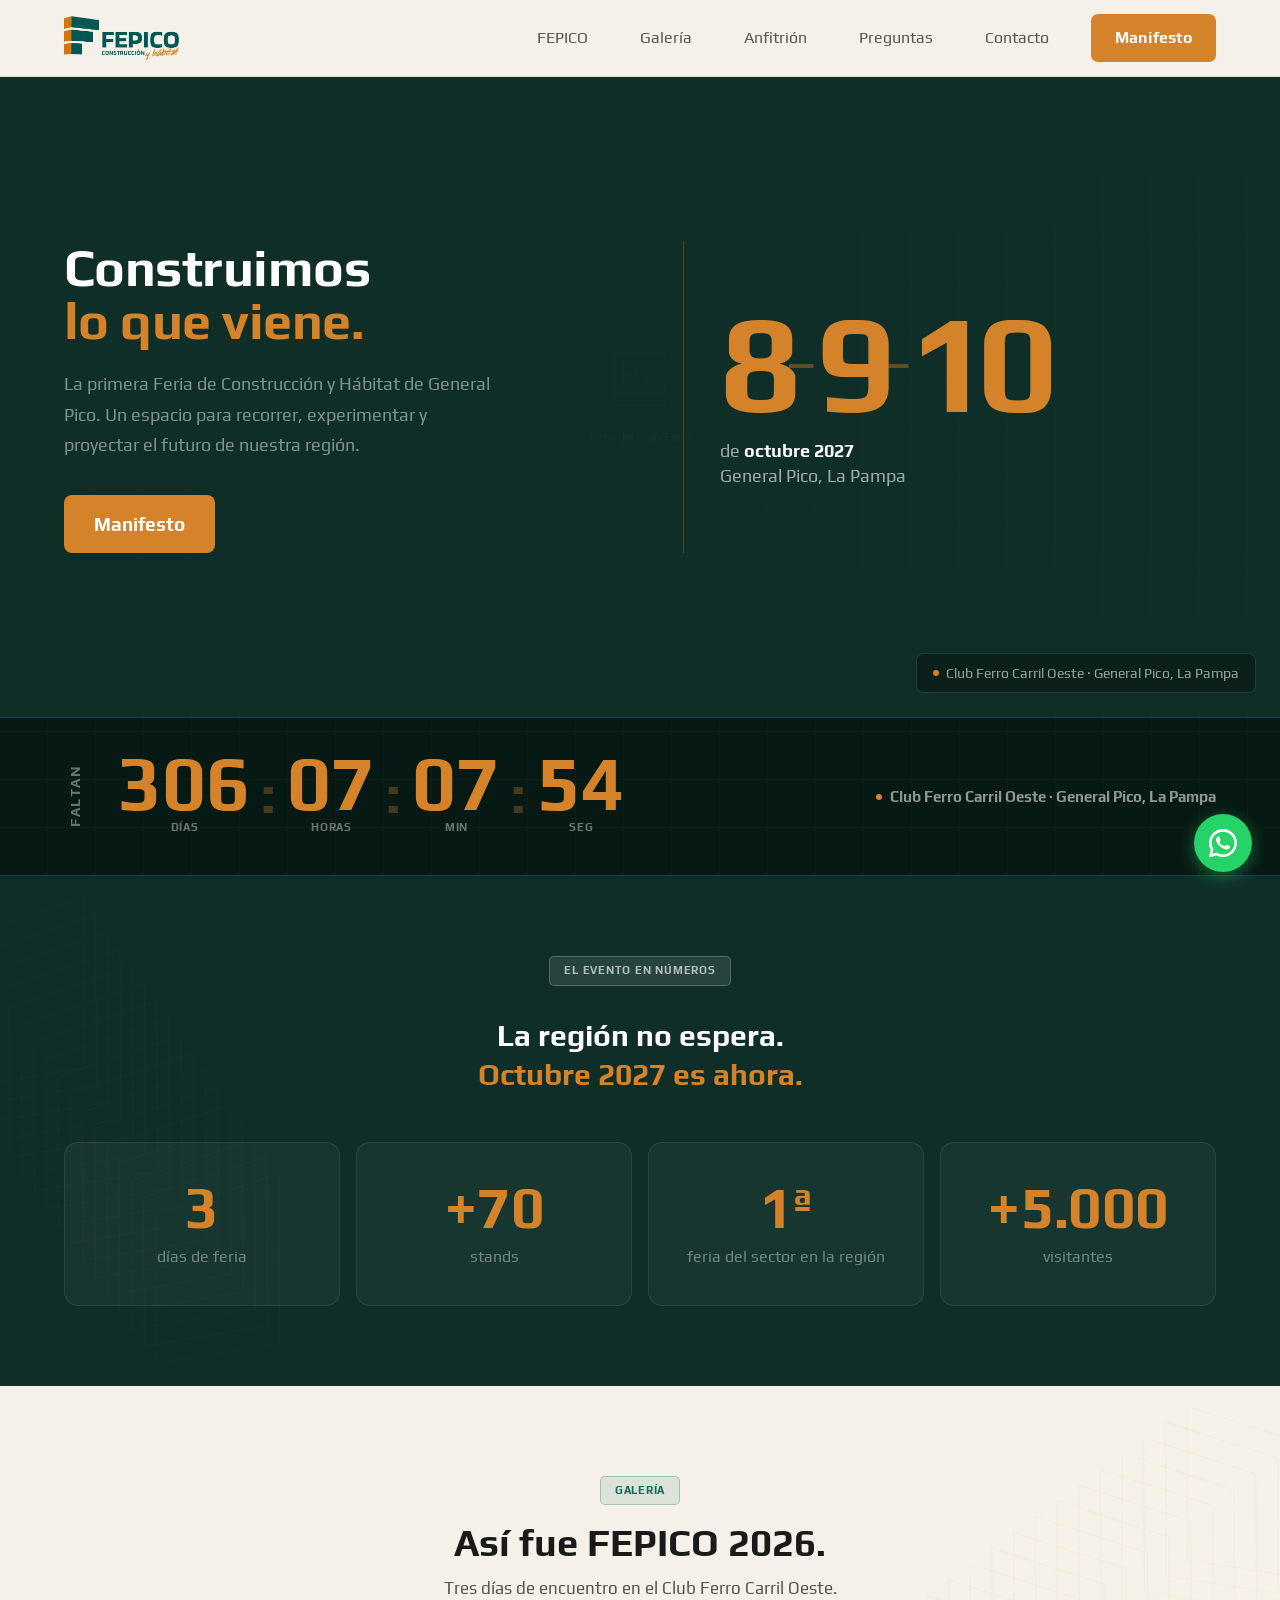
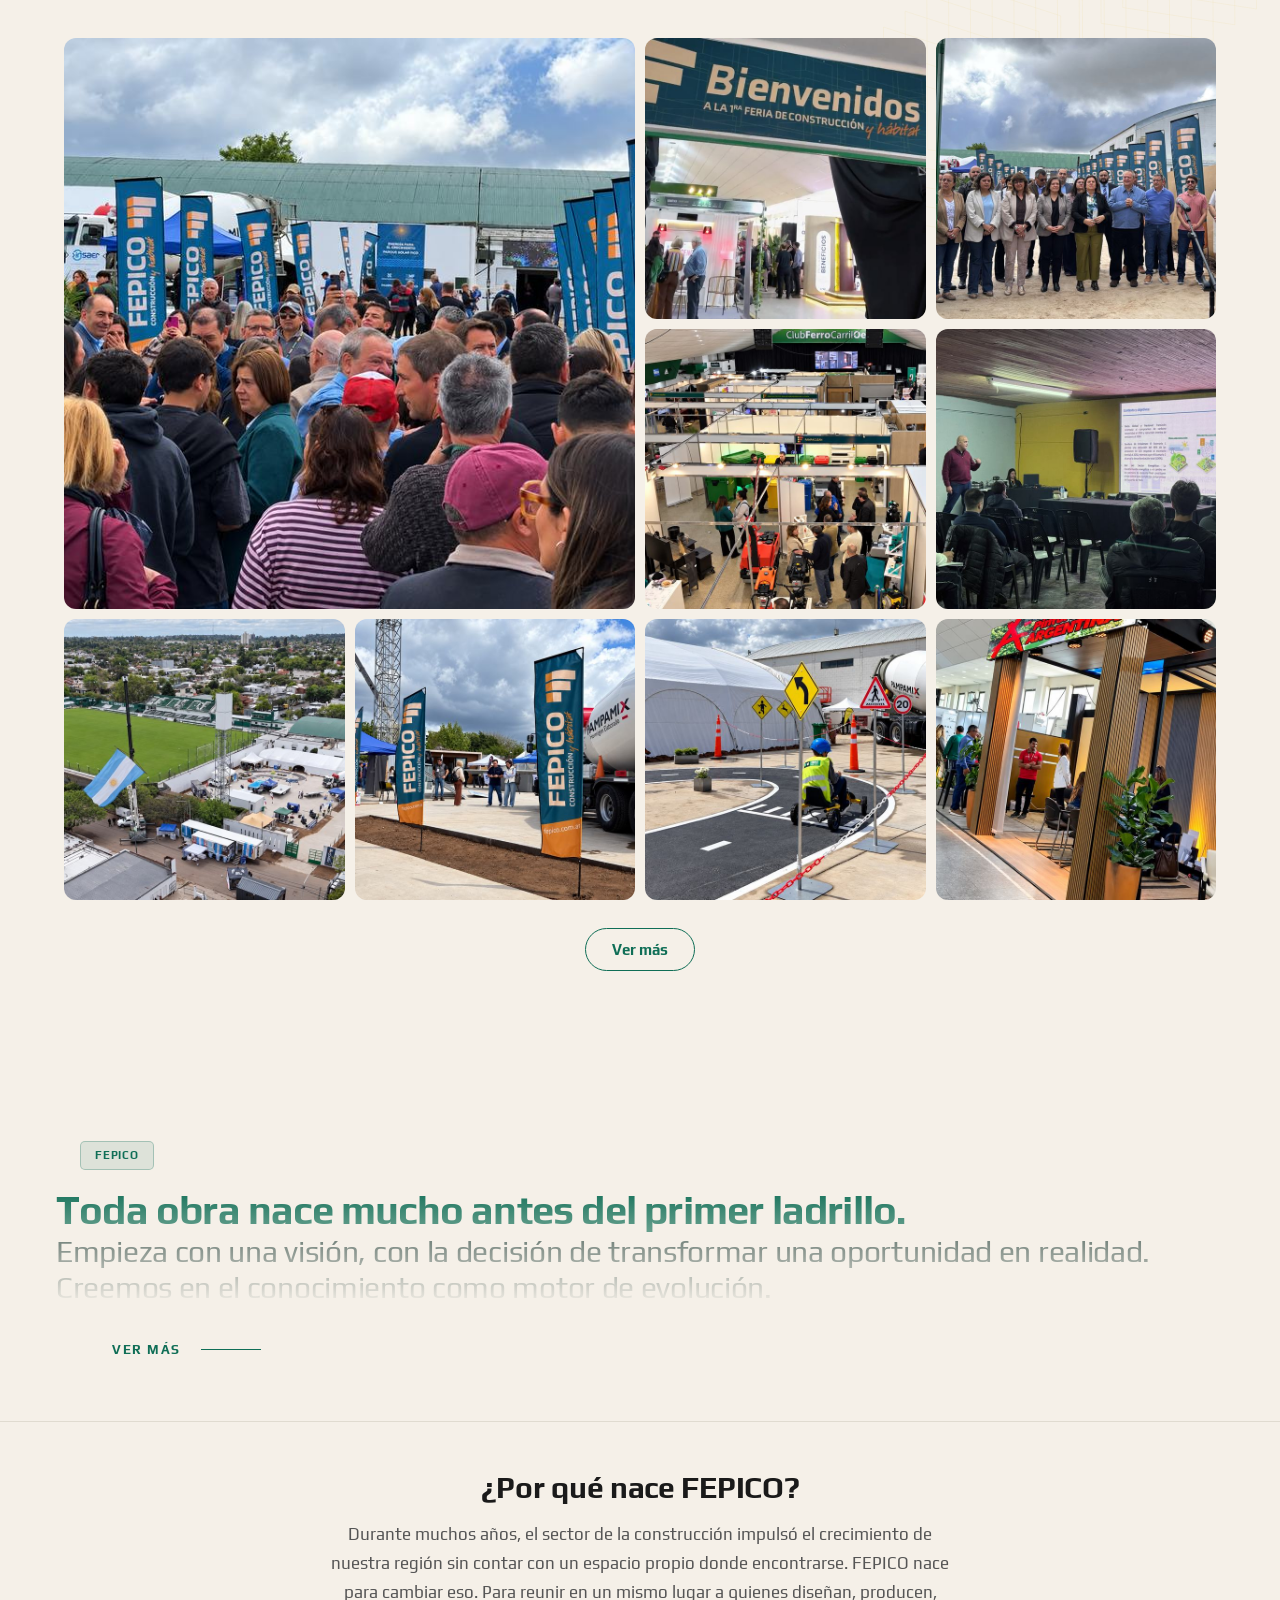
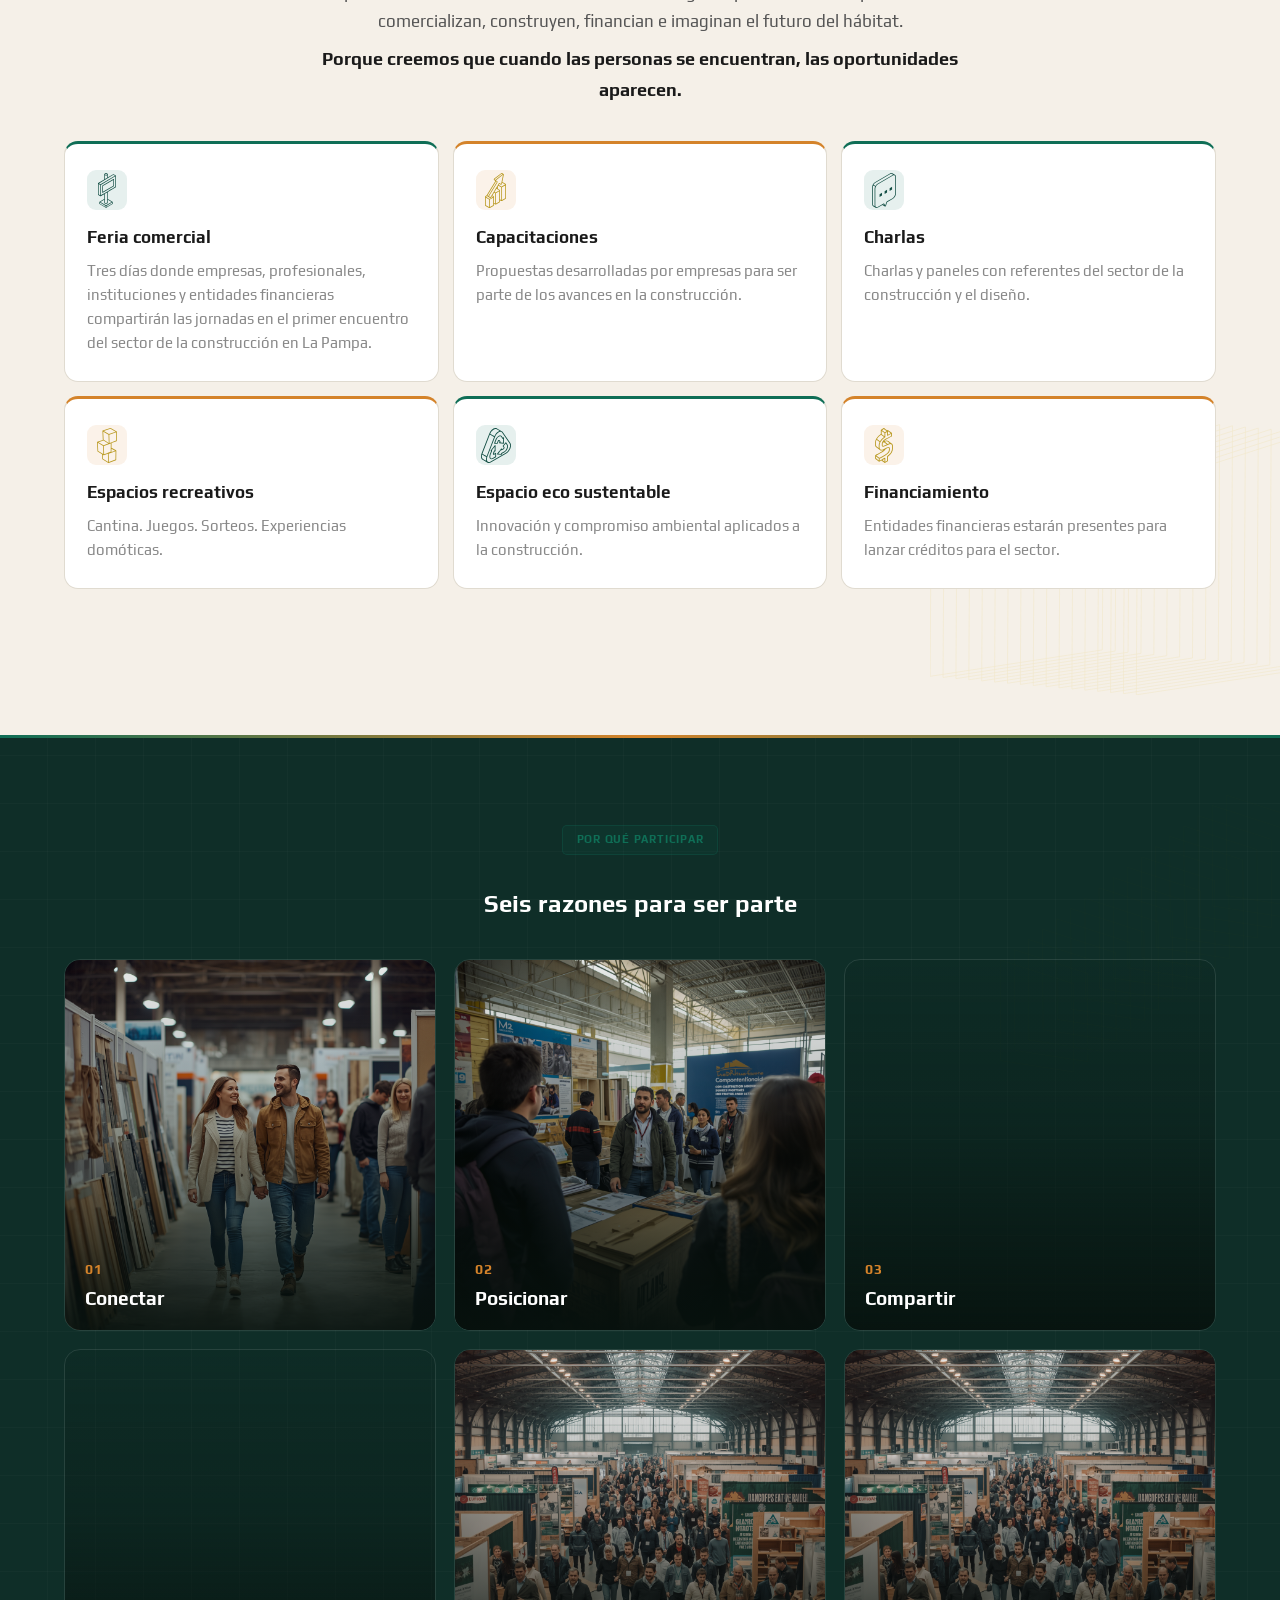
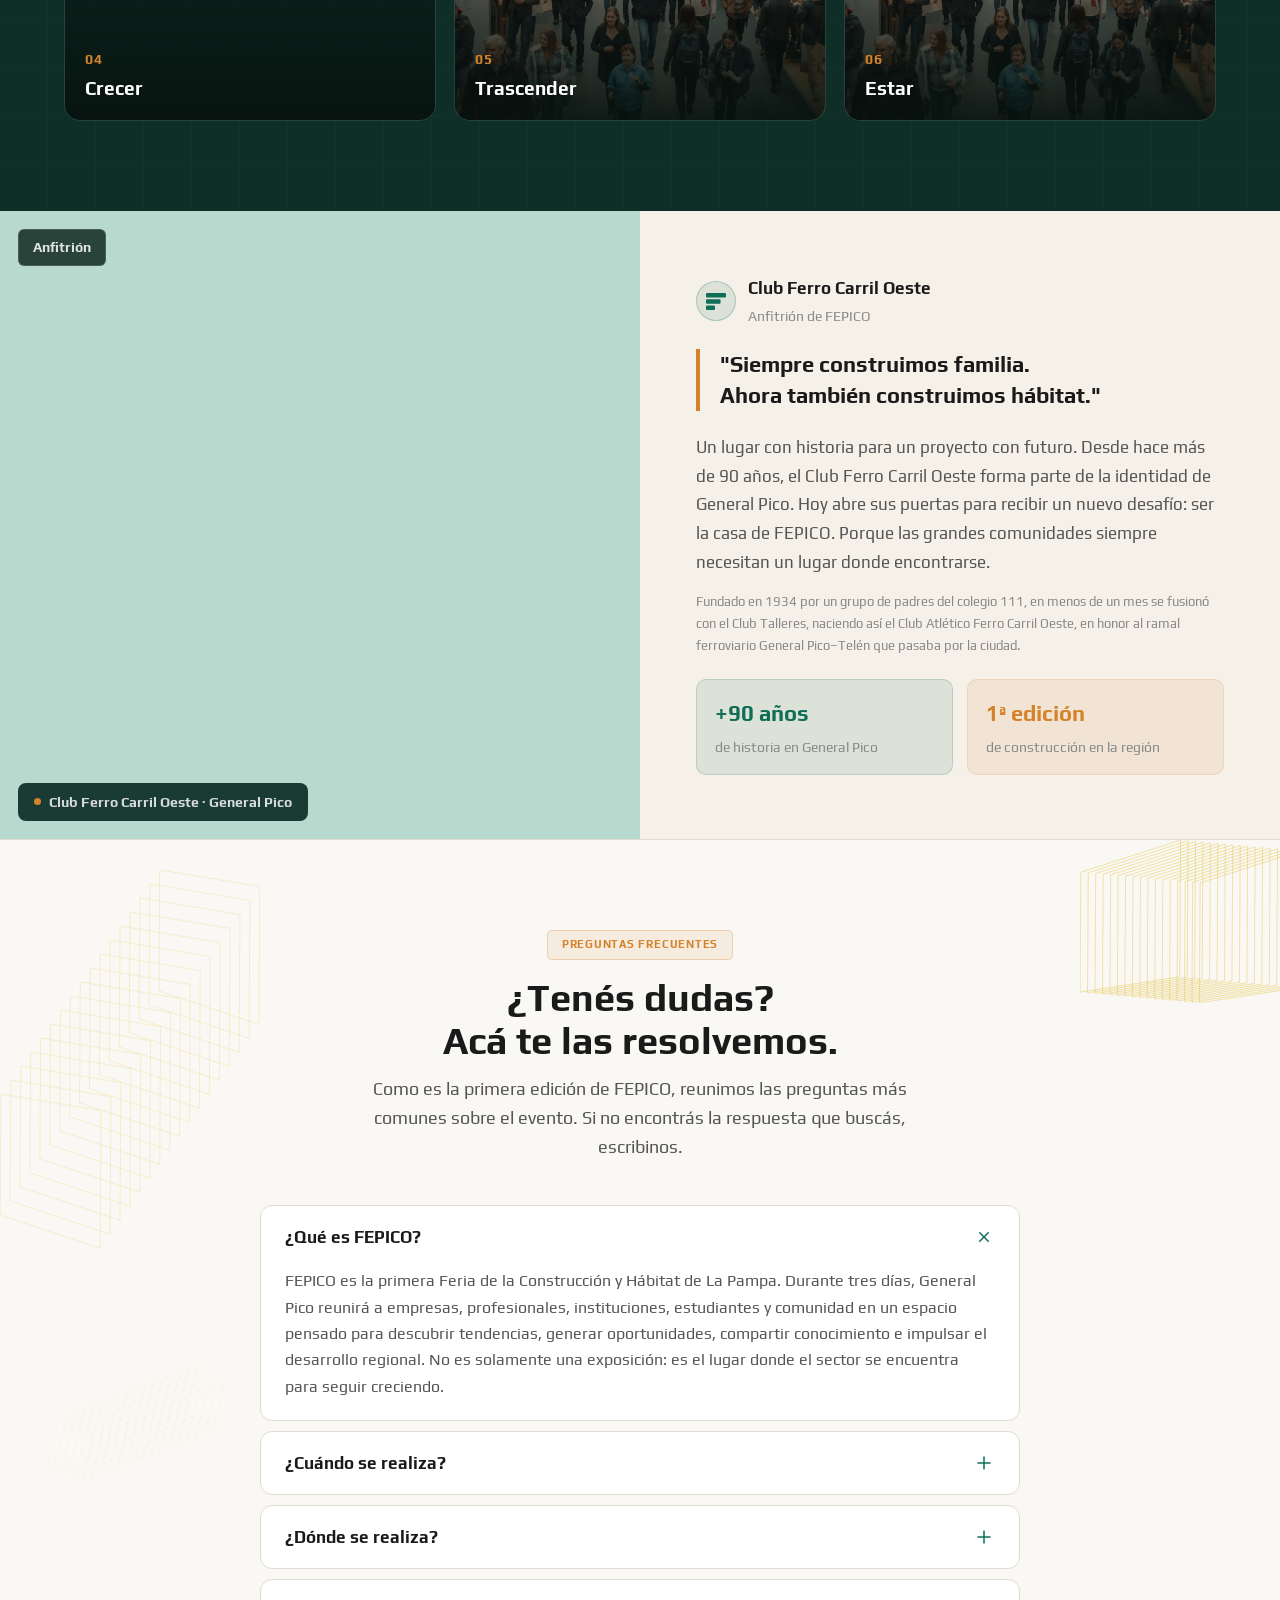
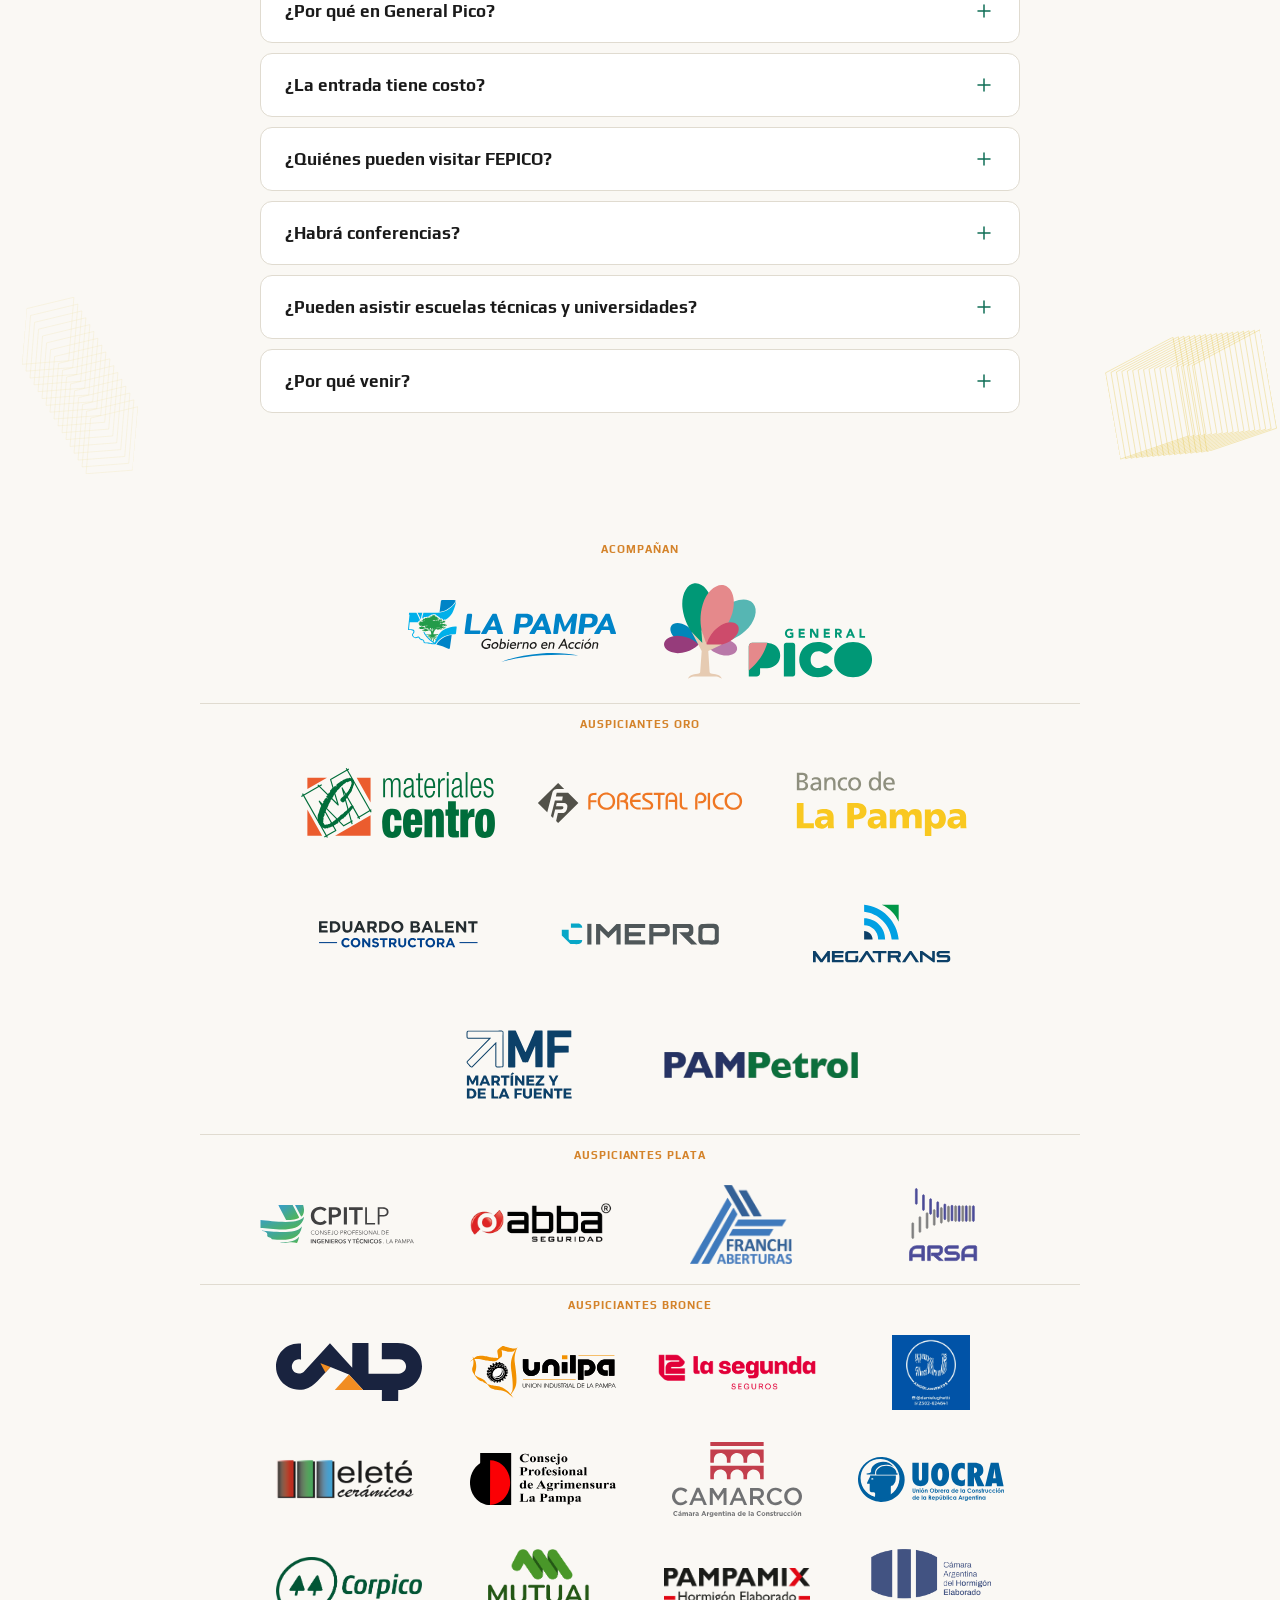
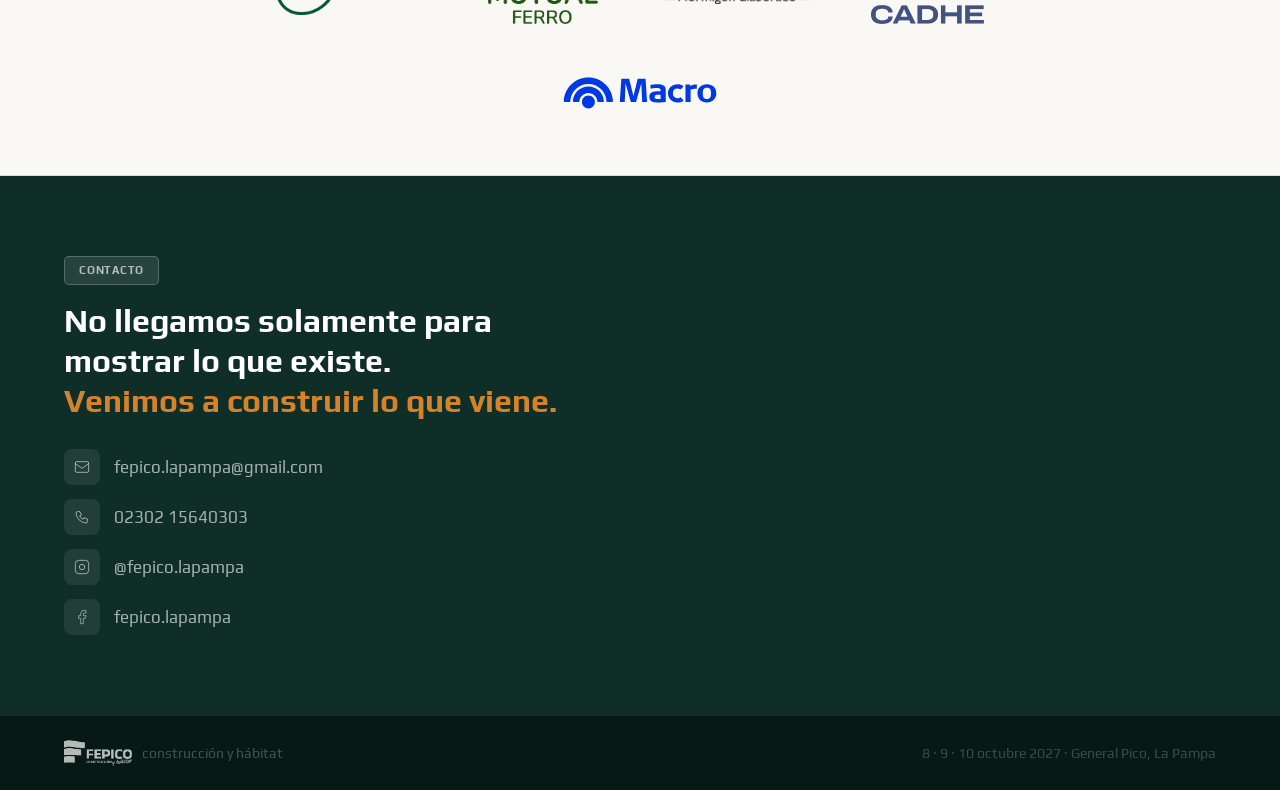
==== commit 8bbb993c: "Galería: botón "Ver más" Co-Authored-By: Claude Opus 5.5 <noreply@anthropic.com> Claude-Session: htt" ====
--- a/index.html
+++ b/index.html
@@ -197,7 +197,7 @@
       <button class="g-item g-extra" type="button" data-full="assets/galeria/fepico-36.jpg" aria-label="Ver foto 36 de 36"><img src="assets/galeria/fepico-36-mini.jpg" alt="FEPICO 2026 — registro del evento" loading="lazy"></button>
     </div>
     <div class="galeria-more-wrap">
-      <button class="galeria-more" type="button" aria-expanded="false">Ver las 36 fotos</button>
+      <button class="galeria-more" type="button" aria-expanded="false">Ver más</button>
     </div>
   </div>
 </section>
@@ -895,7 +895,7 @@
     const grid = document.querySelector('.galeria-grid');
     const open = grid.classList.toggle('show-all');
     moreBtn.setAttribute('aria-expanded', open);
-    moreBtn.textContent = open ? 'Ver menos' : 'Ver las 36 fotos';
+    moreBtn.textContent = open ? 'Ver menos' : 'Ver más';
     if (!open) document.querySelector('#galeria').scrollIntoView({ behavior: 'smooth' });
   });
   const lb = document.querySelector('.lightbox');
